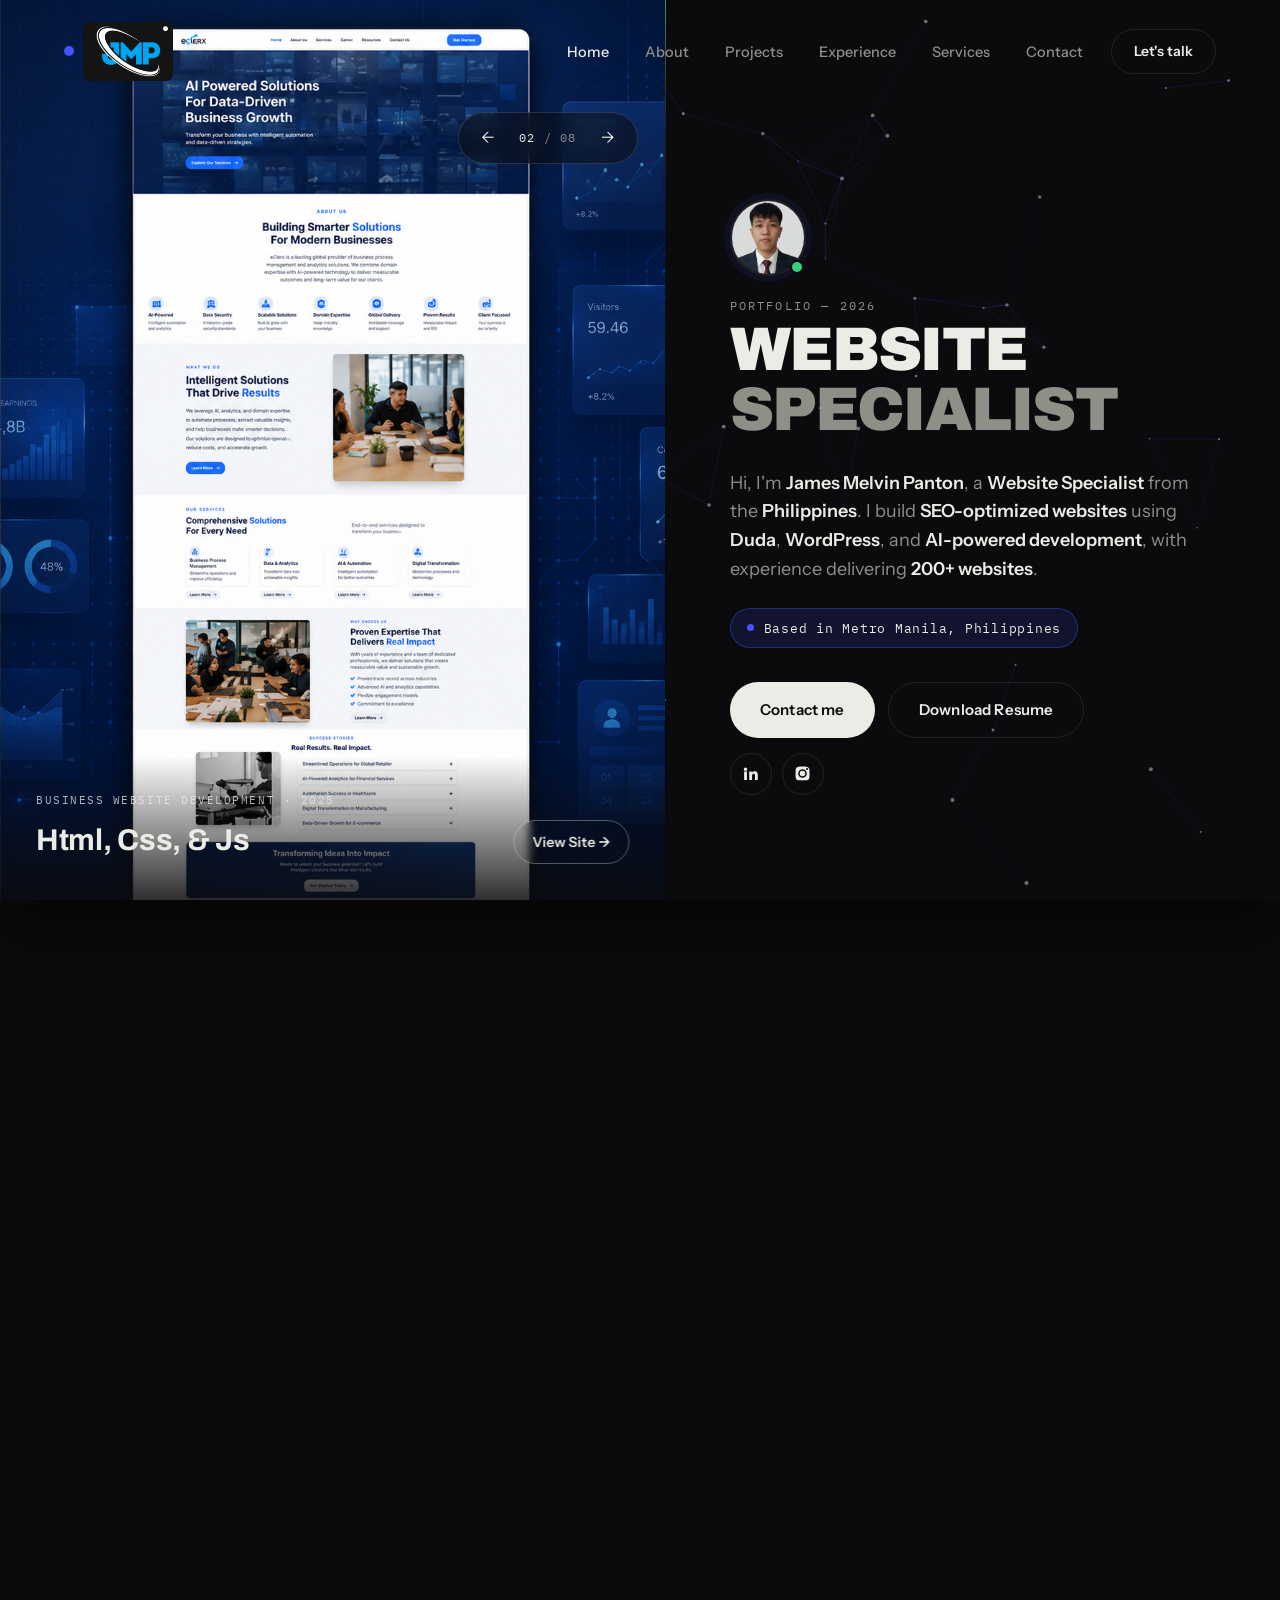
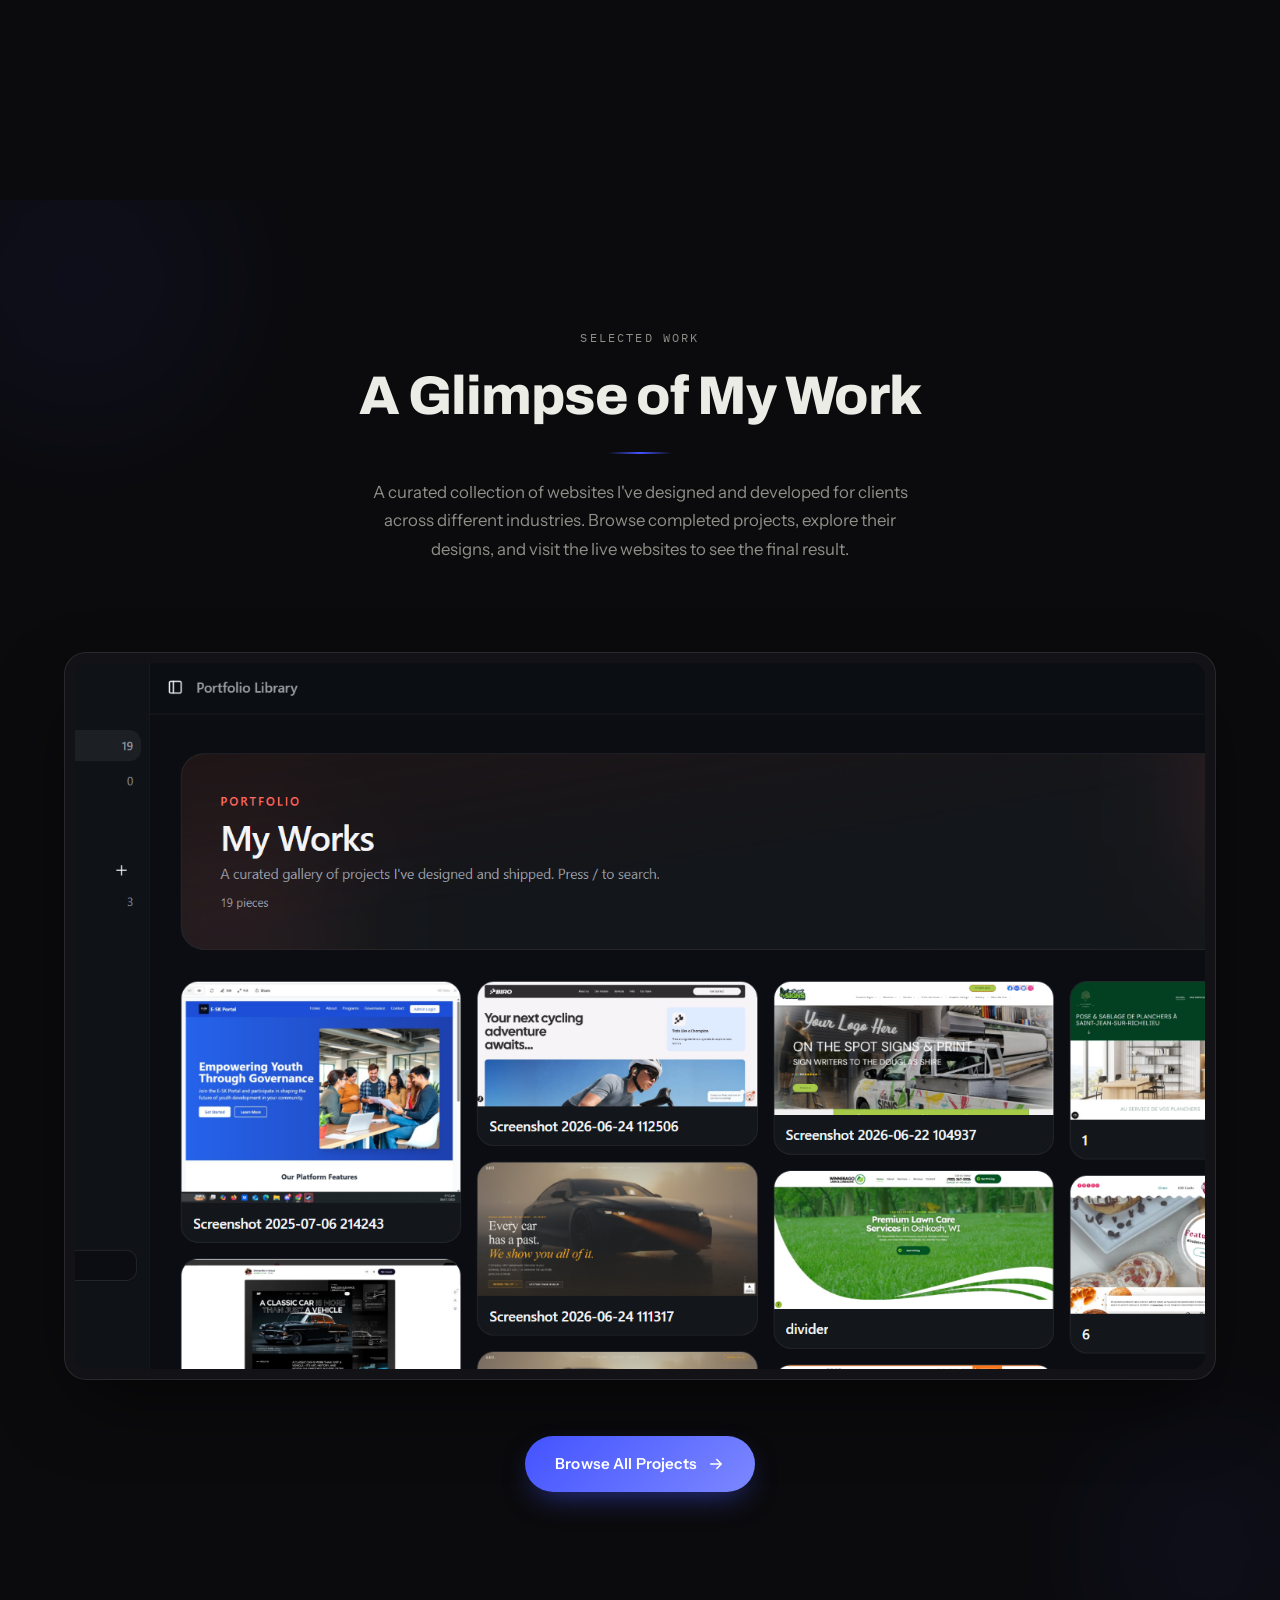
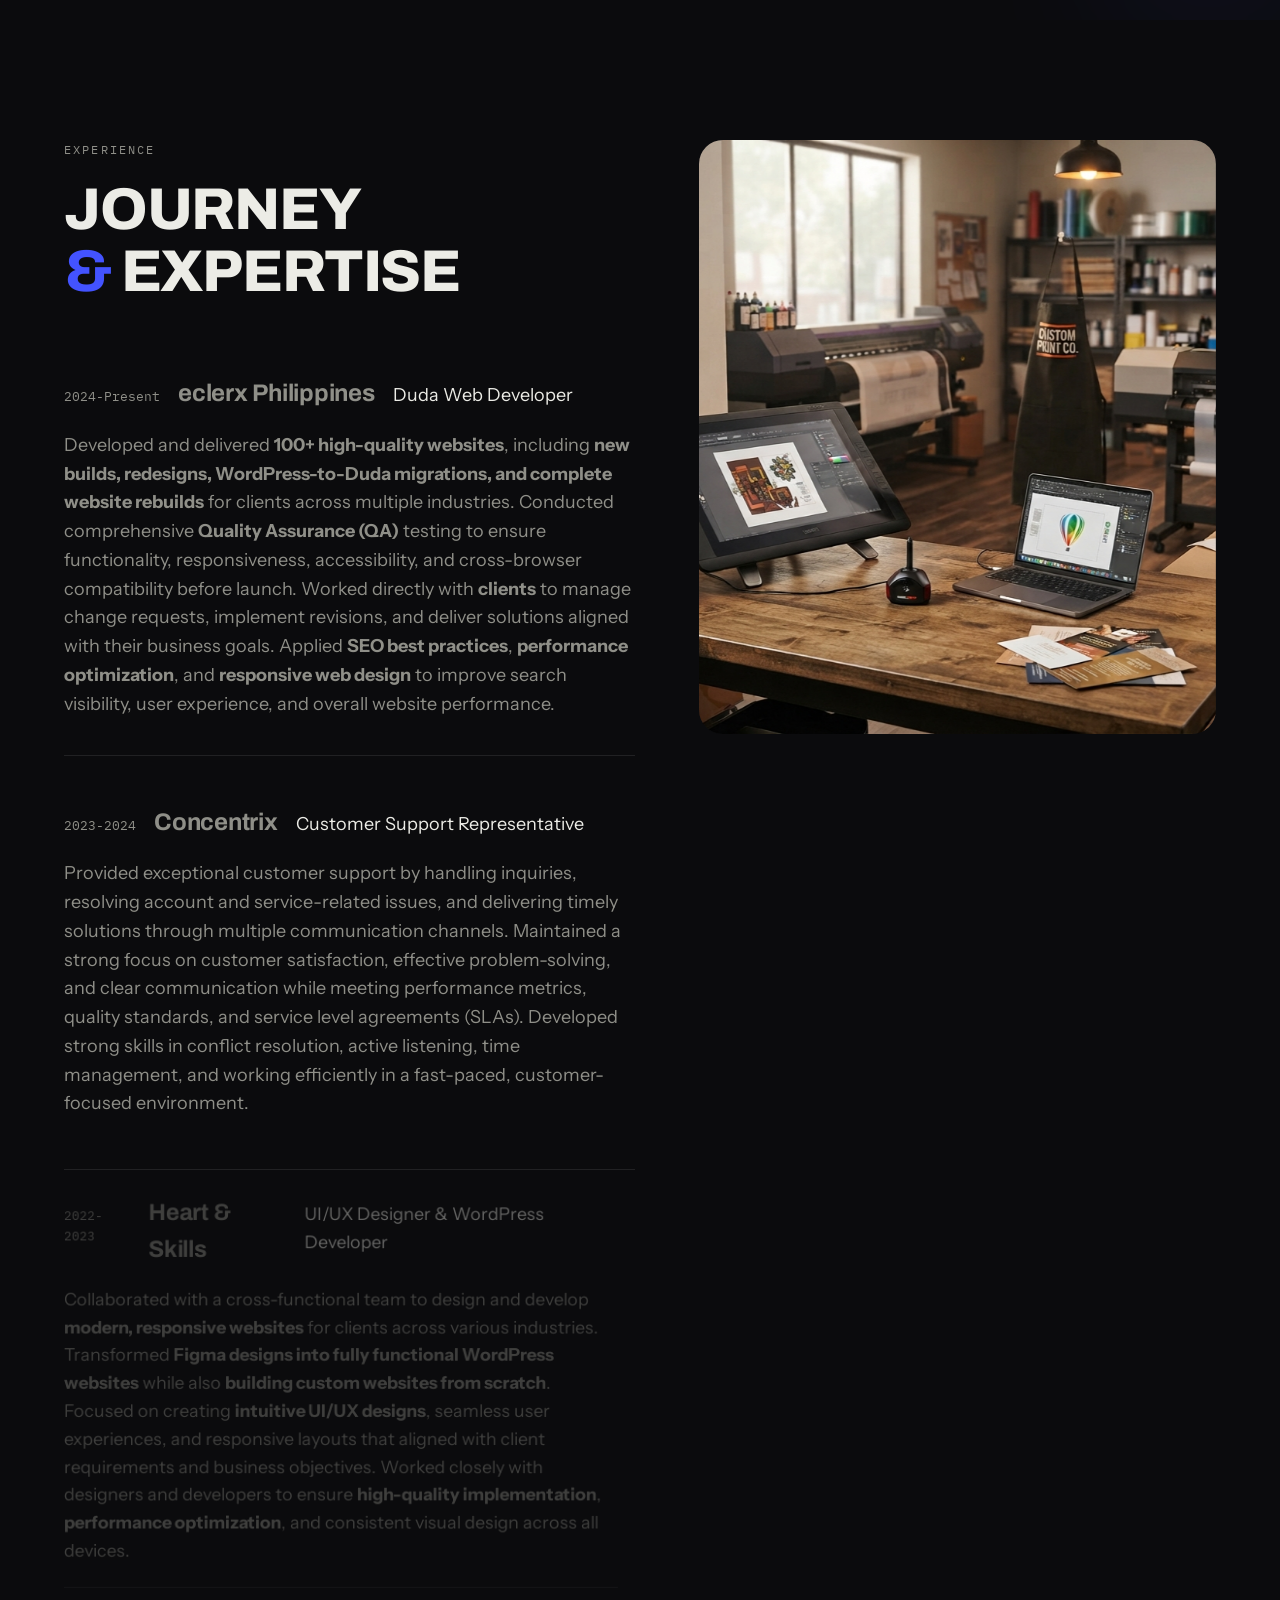
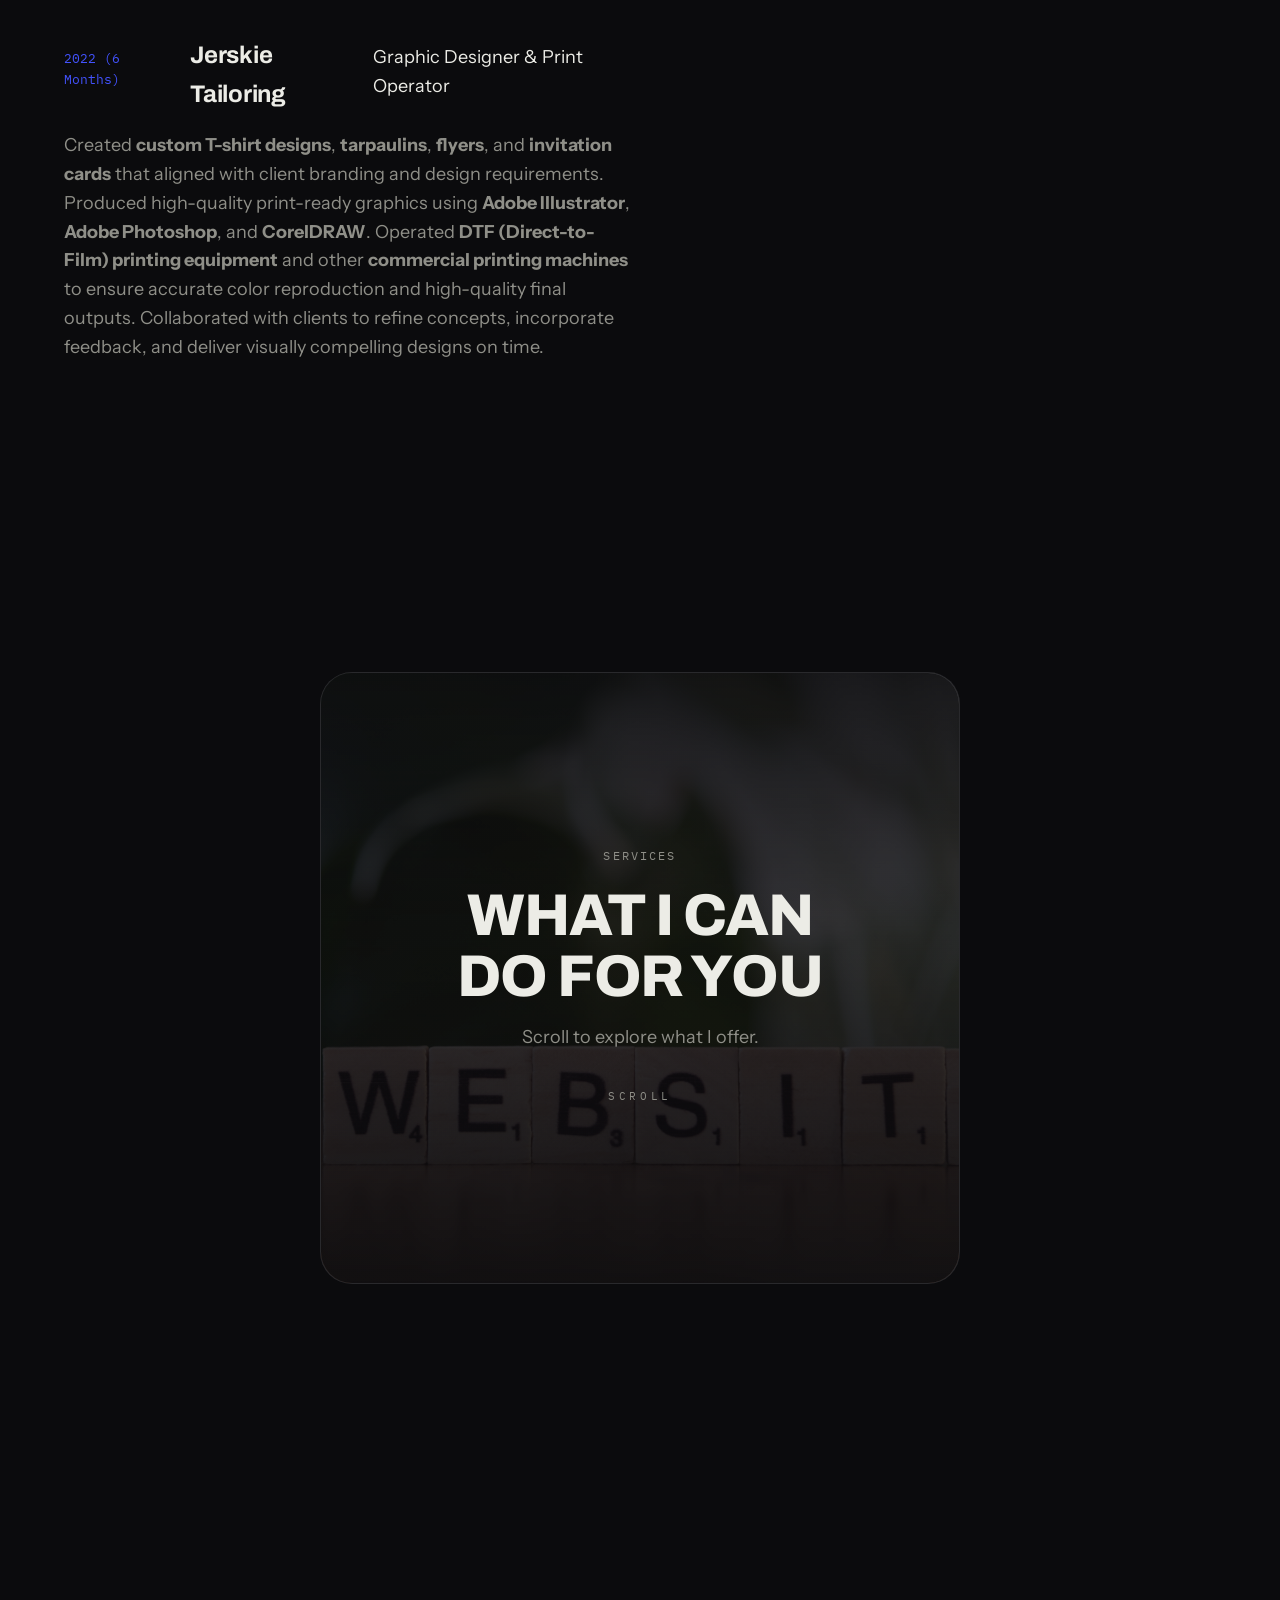
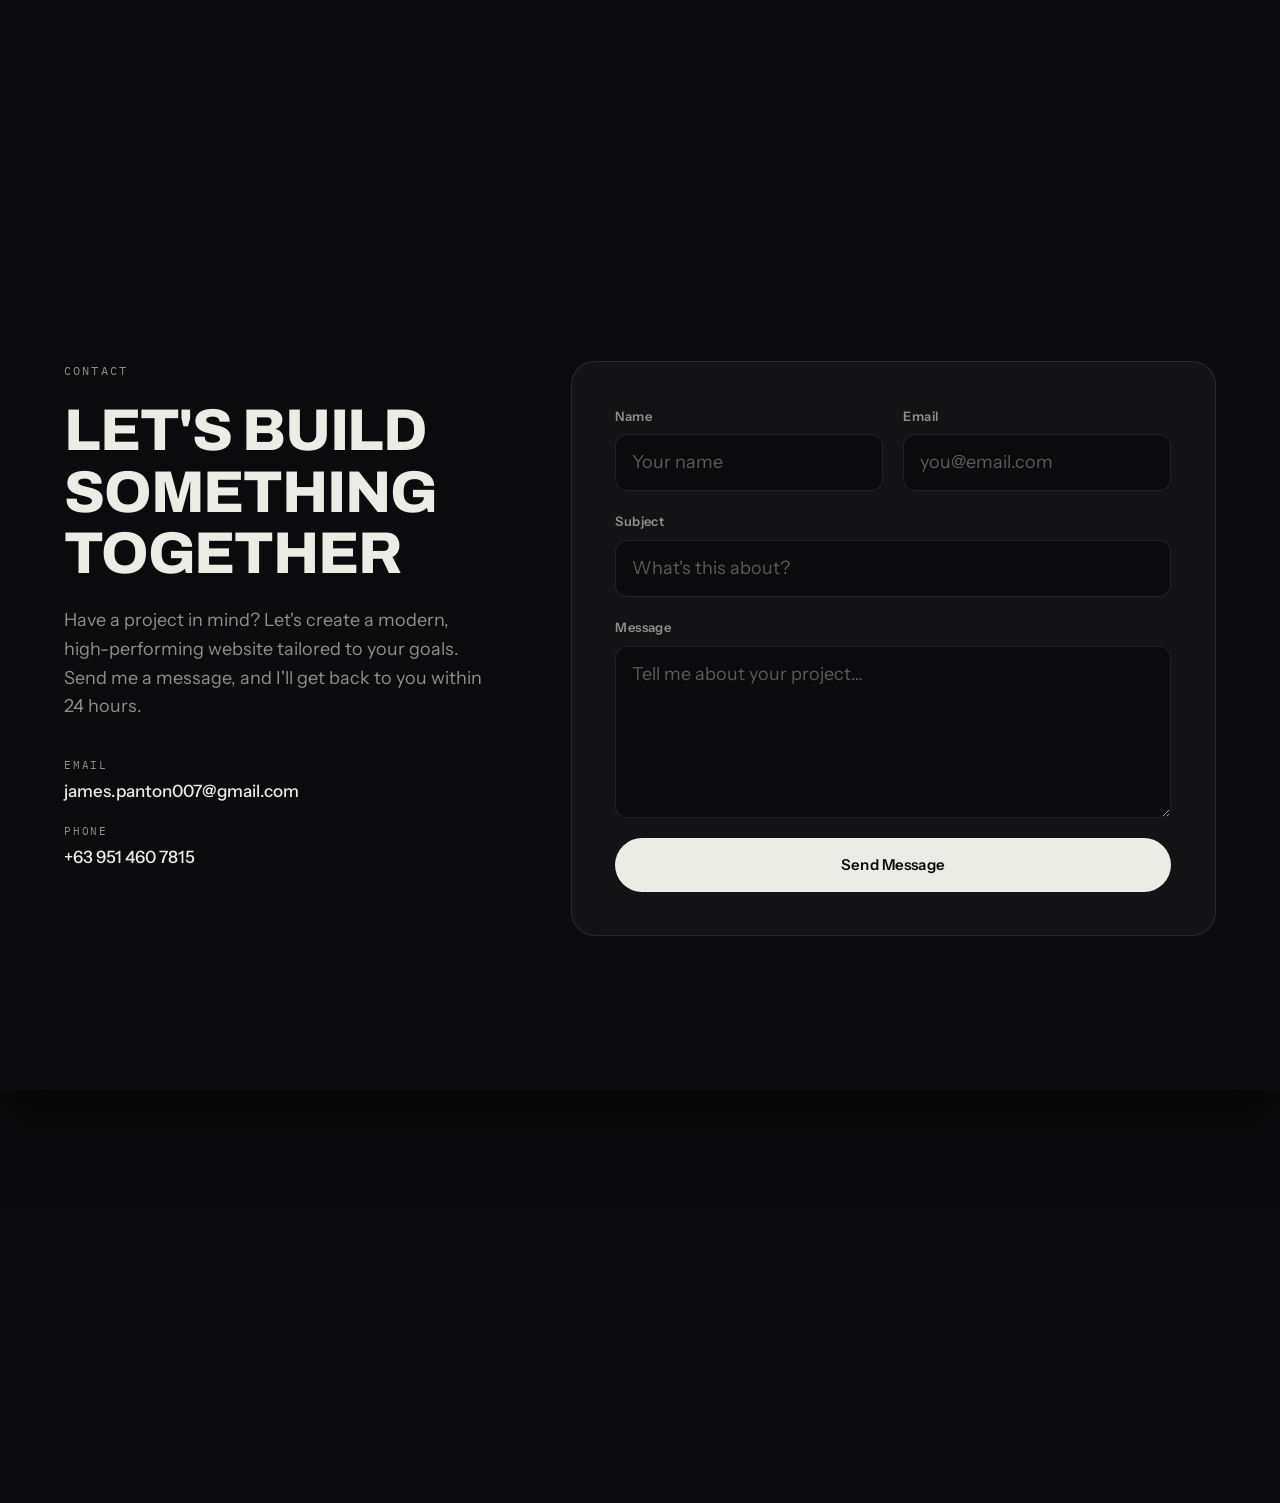
==== index.html @ d521423f "patch 5" ====
<!DOCTYPE html>
<html lang="en">
<head>
  <meta charset="UTF-8" />
  <meta name="viewport" content="width=device-width, initial-scale=1.0" />
  <title>JMP | Web Development & SEO</title>
  <meta name="description" content="Premium portfolio of Your Name — designer & developer." />
  <link rel="icon" type="image/png" sizes="32x32" href="assest/logo.png">
<link rel="icon" type="image/png" sizes="16x16" href="assest/logo.png">
<link rel="apple-touch-icon" sizes="180x180" href="assest/logo.png">
<link rel="shortcut icon" href="assest/logo.png">

  <link rel="preconnect" href="https://fonts.googleapis.com" />
  <link rel="preconnect" href="https://fonts.gstatic.com" crossorigin />
  <link href="https://fonts.googleapis.com/css2?family=Archivo:wght@500;600;700;800;900&family=Instrument+Sans:wght@400;500;600&family=IBM+Plex+Mono:wght@400;500&display=swap" rel="stylesheet" />

  <link rel="stylesheet" href="css/style.css" />
  <link rel="stylesheet" href="css/project-gallery.css" />
</head>
<body>

  <!-- ============ 1. NAVIGATION ============ -->
  <header class="site-nav" id="siteNav">
    <a href="#home" class="nav-logo" aria-label="Home">
      <span class="nav-logo__dot" aria-hidden="true"></span>
      <span class="nav-logo__text logo-image"><img src="assest/withbgaaa.png" alt=""></span>
    </a>

    <nav class="nav-scroller" aria-label="Primary">
      <ul class="nav-links" id="navLinks">
        <li><a href="#home" class="nav-link is-active">Home</a></li>
        <li><a href="#about" class="nav-link">About</a></li>
         <li><a href="#project-gallery" class="nav-link is-active">Projects</a></li>
        <li><a href="#experience" class="nav-link">Experience</a></li>
        <li><a href="#services" class="nav-link">Services</a></li>
        <li><a href="#contact" class="nav-link">Contact</a></li>
      </ul>
    </nav>

    <a href="#contact" class="nav-cta">Let's talk</a>

    <!-- Hamburger (tablet & mobile only) -->
    <button
      class="nav-burger"
      id="navBurger"
      type="button"
      aria-label="Open menu"
      aria-expanded="false"
      aria-controls="mobileNav"
      aria-haspopup="true"
    >
      <span class="nav-burger__box" aria-hidden="true">
        <span class="nav-burger__line"></span>
        <span class="nav-burger__line"></span>
        <span class="nav-burger__line"></span>
      </span>
    </button>
  </header>

  <!-- ============ 1b. MOBILE NAVIGATION (≤1024px) ============ -->
  <div class="mnav-backdrop" id="mnavBackdrop" aria-hidden="true"></div>

  <aside class="mnav" id="mobileNav" aria-hidden="true">
    <p class="mnav__eyebrow">Menu</p>

    <nav aria-label="Mobile primary">
      <ul class="mnav__links">
        <li class="mnav__item"><a href="#home" class="mnav__link is-active"><span class="mnav__idx" aria-hidden="true">01</span>Home</a></li>
        <li class="mnav__item"><a href="#about" class="mnav__link"><span class="mnav__idx" aria-hidden="true">02</span>About</a></li>
        <li class="mnav__item"><a href="#project-gallery" class="mnav__link"><span class="mnav__idx" aria-hidden="true">03</span>Projects</a></li>

        <li class="mnav__item"><a href="#experience" class="mnav__link"><span class="mnav__idx" aria-hidden="true">04</span>Experience</a></li>
        <li class="mnav__item"><a href="#services" class="mnav__link"><span class="mnav__idx" aria-hidden="true">05</span>Services</a></li>
       
       <li class="mnav__item"><a href="#contact" class="mnav__link"><span class="mnav__idx" aria-hidden="true">06</span>Contact</a></li>
      </ul>
    </nav>

    <div class="mnav__foot">
      <a href="#contact" class="mnav__cta">Let's talk</a>
      <a href="mailto:james.panton007@gmail.com class="mnav__mail">james.panton007@gmail.com</a>
    </div>
  </aside>

  <div class="site-main" id="siteMain">

    <!-- ============ 2. HERO ============ -->
    <section class="hero" id="home">
      <!-- Ambient particle field (decorative, purely visual) -->
      <canvas class="hero__particles" id="heroParticles" aria-hidden="true"></canvas>

      <!-- Left: project carousel -->
      <div class="hero__carousel carousel" id="carousel">
        <div class="carousel__track" id="carouselTrack">

          <article class="carousel__slide">
            <img src="assest/porject6.png" alt="Project One preview" loading="eager" />
            <div class="carousel__meta">
              <div>
              <p class="carousel__tag">Business Website Development · 2026</p>
                <h3 class="carousel__title">Duda Builder</h3>
              </div>
<a href="https://www.innerpeacecounsellingservices.com.au/"
   target="_blank"
   rel="noopener noreferrer"
   class="carousel__link">
    View Site <span aria-hidden="true">→</span>
</a>     


</div>
          </article>

          <article class="carousel__slide">
            <img src="assest/prject2.png" alt="Project Two preview" loading="lazy" />
            <div class="carousel__meta">
              <div>
                <p class="carousel__tag">Business Website Development · 2025</p>
                <h3 class="carousel__title">Html, Css, &amp; Js</h3>
              </div>
              <a href="https://www.acxend.com/"
   target="_blank"
   rel="noopener noreferrer"
   class="carousel__link">
    View Site <span aria-hidden="true">→</span>
</a>    
            </div>
          </article>

          <article class="carousel__slide">
            <img src="assest/project3.png" alt="Project Three preview" loading="lazy" />
            <div class="carousel__meta">
              <div>
                <p class="carousel__tag">Web Development · 2025</p>
                <h3 class="carousel__title">Duda Builder</h3>
              </div>
<a href="https://www.thatprintedvinylplace.com.au/"
   target="_blank"
   rel="noopener noreferrer"
   class="carousel__link">
    View Site <span aria-hidden="true">→</span>
</a>              </div>
          </article>

          <article class="carousel__slide">
            <img src="assest/project 4.png" alt="Project Four preview" loading="lazy" />
            <div class="carousel__meta">
              <div>
                <p class="carousel__tag">Web Development · 2024</p>
                <h3 class="carousel__title">Duda Builder</h3>
              </div>
              <a href="https://www.thatprintedvinylplace.com.au/"
   target="_blank"
   rel="noopener noreferrer"
   class="carousel__link">
    View Site <span aria-hidden="true">→</span>
</a>  
            </div>
          </article>


          <article class="carousel__slide">
            <img src="assest/project5.png" alt="Project Four preview" loading="lazy" />
            <div class="carousel__meta">
              <div>
                <p class="carousel__tag">Dynamic Website · 2026</p>
                <h3 class="carousel__title">Lovable Ai</h3>
              </div>
              <a href="https://pawsitivecaresite.lovable.app"
   target="_blank"
   rel="noopener noreferrer"
   class="carousel__link">
    View Site <span aria-hidden="true">→</span>
</a>  
            </div>
          </article>

          
          <article class="carousel__slide">
            <img src="assest/rayzr_showcase_square.png" alt="Project Four preview" loading="lazy" />
            <div class="carousel__meta">
              <div>
                <p class="carousel__tag">Web Development · 2026</p>
                <h3 class="carousel__title">Duda Builder</h3>
              </div>
              <a href=" https://www.rayzrhairartistry.com/"
   target="_blank"
   rel="noopener noreferrer"
   class="carousel__link">
    View Site <span aria-hidden="true">→</span>
</a>  
            </div>
          </article>

            <article class="carousel__slide">
            <img src="assest/project7.png" alt="Project Four preview" loading="lazy" />
            <div class="carousel__meta">
              <div>
                <p class="carousel__tag">Web Migration · 2026</p>
                <h3 class="carousel__title">WP to Duda Builder</h3>
              </div>
              <a href="https://www.https://www.cloisterinn.com/"
   target="_blank"
   rel="noopener noreferrer"
   class="carousel__link">
    View Site <span aria-hidden="true">→</span>
</a>  
            </div>
          </article>

           <article class="carousel__slide">
            <img src="assest/project-9.png" alt="Project Four preview" loading="lazy" />
            <div class="carousel__meta">
              <div>
                <p class="carousel__tag">Web Migration · 2026</p>
                <h3 class="carousel__title">WP to Duda Builder</h3>
              </div>
              <a href="https://www.downsyndromealabama.org/"
   target="_blank"
   rel="noopener noreferrer"
   class="carousel__link">
    View Site <span aria-hidden="true">→</span>
</a>  
            </div>
          </article>
          

        </div>

        <div class="carousel__controls">
          <button class="carousel__btn" id="carouselPrev" aria-label="Previous project">←</button>
          <span class="carousel__counter"><span id="carouselIndex">01</span> / <span id="carouselTotal">04</span></span>
          <button class="carousel__btn" id="carouselNext" aria-label="Next project">→</button>
        </div>
      </div>

      <!-- Right: introduction -->
      <div class="hero__intro">
        <div class="hero__avatar" data-reveal>
          <img src="assest/profile.jpg" alt="Portrait of Your Name" />
          <span class="hero__avatar-status" aria-hidden="true" title="Available for work"></span>
        </div>

        <p class="eyebrow-hero" data-reveal>Portfolio — 2026</p>

        <h1 class="hero__headline" data-reveal>
          <span>Website</span>
         
          <span>Specialist</span>
         
        </h1>

        <p class="hero__copy" data-reveal>


  Hi, I'm <strong>James Melvin Panton</strong>, a <strong>Website Specialist</strong> from the <strong>Philippines</strong>. I build <strong>SEO-optimized websites</strong> using <strong>Duda</strong>, <strong>WordPress</strong>, and <strong>AI-powered development</strong>, with experience delivering <strong>200+ websites</strong>.

   </p>

        <p class="hero__location" data-reveal>
          <span class="hero__location-dot" aria-hidden="true"></span>
          Based in Metro Manila, Philippines
        </p>

        <div class="hero__actions" data-reveal>
          <a href="#contact" class="btn btn--solid">Contact me</a>
          <a href="/assest/Panton James Melvin_Resume.pdf" class="btn btn--ghost" download>Download Resume</a>
        </div>

        <ul class="socials" data-reveal aria-label="Social media">
          <li><a href="https://www.linkedin.com/in/james-melvin-panton-6798a426b/"  target="_blank"
   rel="noopener noreferrer" aria-label="LinkedIn"><svg viewBox="0 0 24 24"><path d="M4.98 3.5a2.5 2.5 0 1 1 0 5 2.5 2.5 0 0 1 0-5ZM3 9h4v12H3V9Zm7 0h3.8v1.7h.1c.5-1 1.8-2 3.7-2 4 0 4.7 2.6 4.7 6V21h-4v-5.6c0-1.3 0-3-1.9-3s-2.2 1.4-2.2 2.9V21h-4V9Z"/></svg></a></li>
          <!-- <li><a href="#" aria-label="GitHub"><svg viewBox="0 0 24 24"><path d="M12 2a10 10 0 0 0-3.2 19.5c.5.1.7-.2.7-.5v-1.8c-2.8.6-3.4-1.2-3.4-1.2-.4-1.2-1.1-1.5-1.1-1.5-.9-.6.1-.6.1-.6 1 .1 1.6 1 1.6 1 .9 1.6 2.4 1.1 3 .9.1-.7.4-1.1.6-1.4-2.2-.3-4.6-1.1-4.6-5 0-1.1.4-2 1-2.7-.1-.2-.4-1.3.1-2.7 0 0 .8-.3 2.8 1a9.6 9.6 0 0 1 5 0c2-1.3 2.8-1 2.8-1 .5 1.4.2 2.5.1 2.7.6.7 1 1.6 1 2.7 0 3.9-2.4 4.7-4.6 5 .4.3.7.9.7 1.9V21c0 .3.2.6.7.5A10 10 0 0 0 12 2Z"/></svg></a></li> -->
          <li><a href="https://www.instagram.com/hi_zenko/"   target="_blank"
   rel="noopener noreferrer" aria-label="Instagram"><svg viewBox="0 0 24 24"><path d="M12 2.2c3.2 0 3.6 0 4.9.1 3.3.1 4.8 1.7 4.9 4.9.1 1.3.1 1.6.1 4.8s0 3.6-.1 4.8c-.1 3.2-1.7 4.8-4.9 4.9-1.3.1-1.6.1-4.9.1s-3.6 0-4.8-.1c-3.3-.1-4.8-1.7-4.9-4.9-.1-1.3-.1-1.6-.1-4.8s0-3.6.1-4.8C2.4 4 4 2.4 7.2 2.3c1.2-.1 1.6-.1 4.8-.1Zm0 3.7a6.1 6.1 0 1 0 0 12.2 6.1 6.1 0 0 0 0-12.2Zm0 2.2a3.9 3.9 0 1 1 0 7.8 3.9 3.9 0 0 1 0-7.8Zm6.4-3.9a1.4 1.4 0 1 0 0 2.9 1.4 1.4 0 0 0 0-2.9Z"/></svg></a></li>
          <!-- <li><a href="#" aria-label="X"><svg viewBox="0 0 24 24"><path d="M17.5 3h3.1l-6.8 7.8L21.8 21h-6.3l-4.9-6.4L5 21H1.9l7.3-8.3L2.2 3h6.4l4.4 5.9L17.5 3Zm-1.1 16.1h1.7L6.9 4.8H5.1l11.3 14.3Z"/></svg></a></li> -->
        </ul>
      </div>
    </section>

    <!-- ============ 3. ABOUT (curtain reveal beneath the hero) ============ -->
    <div class="about-curtain" id="aboutCurtain">
      <div class="about-anchor" id="about" aria-hidden="true"></div>
      <section class="about section">
      <div class="about__grid" id="aboutGrid">
        <div class="about__text">
          <p class="eyebrow" data-reveal>About me</p>
          <h2 class="section__title" data-reveal>Building<br />Better Websites</h2>
          <p class="about__copy" data-reveal>
            I'm <strong>James Melvin Panton</strong>, a <strong>Website Specialist</strong> based in the <strong>Philippines</strong> who helps businesses establish a strong online presence through modern, high-performing websites. I specialize in developing responsive websites with <strong>Duda</strong> and <strong>WordPress</strong>, ensuring every project is fast, user-friendly, and built to support business growth.
          </p>
          <p class="about__copy" data-reveal>
           By combining <strong>web development</strong>, <strong>SEO best practices</strong>, and <strong>AI-powered development workflows</strong>, I deliver efficient, scalable solutions without compromising quality. My goal is to create websites that not only look professional but also perform exceptionally and provide real value for every client.
          </p>
        </div>

        <div class="skills" data-reveal>
          <div class="skills__grid" id="skillsGrid">
            <div class="skill-card">
              <span class="skill-card__logo">
                <svg viewBox="0 0 24 24" role="img" aria-label="Duda placeholder icon"><rect x="3" y="4" width="18" height="16" rx="2.5"/><path d="M3 9h18M6.5 6.7h.01M9 6.7h.01"/><path d="M8 13.5h5.5a2.5 2.5 0 0 1 0 5H8v-5Z"/></svg>
              </span>
              <span class="skill-card__name">Duda</span>
            </div>
            <div class="skill-card">
              <span class="skill-card__logo">
                <img src="https://cdn.simpleicons.org/wordpress/16161A" alt="WordPress logo" loading="lazy"
                     onerror="this.closest('.skill-card__logo').classList.add('logo-fallback')" />
                <span class="skill-card__mark" aria-hidden="true">W</span>
              </span>
              <span class="skill-card__name">WordPress</span>
            </div>
            <div class="skill-card">
              <span class="skill-card__logo">
                <svg viewBox="0 0 24 24" role="img" aria-label="Lovable placeholder icon"><path d="M12 20.5s-7.5-4.6-9.3-9.2C1.5 8.2 3.6 5 6.9 5c2 0 3.7 1.1 5.1 3 1.4-1.9 3.1-3 5.1-3 3.3 0 5.4 3.2 4.2 6.3-1.8 4.6-9.3 9.2-9.3 9.2Z"/></svg>
              </span>
              <span class="skill-card__name">Lovable</span>
            </div>
            <div class="skill-card">
              <span class="skill-card__logo">
                <img src="https://cdn.simpleicons.org/claude/16161A" alt="Claude logo" loading="lazy"
                     onerror="this.closest('.skill-card__logo').classList.add('logo-fallback')" />
                <span class="skill-card__mark" aria-hidden="true">Cl</span>
              </span>
              <span class="skill-card__name">Claude</span>
            </div>
          </div>
        </div>
      </div>
      </section>
    </div><!-- /about-curtain -->


    <section  class="pg-gallery" id="project-gallery" aria-labelledby="pg-heading">
  <div class="pg-container">

    <!-- ===== Top area: eyebrow, heading, description, accent line ===== -->
    <header class="pg-header pg-reveal">
      <p class="eyebrow">Selected Work</p>
      <h2 class="pg-heading" id="pg-heading">A Glimpse of My Work</h2>
      <span class="pg-accent-line" aria-hidden="true"></span>
      <p class="pg-description">
        A curated collection of websites I've designed and developed for clients
        across different industries. Browse completed projects, explore their
        designs, and visit the live websites to see the final result.
      </p>
    </header>

    <!-- ===== Middle area: large preview image in glass frame ===== -->
    <div class="pg-preview pg-reveal" style="--pg-delay: 120ms;">
      <div class="pg-preview-frame">
        <img
          class="pg-preview-img"
          src="assest/updatedlibrary.png"
          alt="Dashboard-style preview of multiple client project thumbnails"
          width="1400"
          height="900"
          loading="lazy"
        />
        <span class="pg-preview-glow" aria-hidden="true"></span>
      </div>
    </div>

    <!-- ===== CTA ===== -->
    <div class="pg-cta-wrap pg-reveal" style="--pg-delay: 220ms;">
   <a href="https://design-cache-zenko.lovable.app/"
   target="_blank"
   rel="noopener noreferrer"
   class="pg-cta">
  <span class="pg-cta-label">Browse All Projects</span>
  <span class="pg-cta-icon" aria-hidden="true">
    <svg viewBox="0 0 24 24" width="18" height="18" fill="none" xmlns="http://www.w3.org/2000/svg">
      <path d="M5 12h14M13 6l6 6-6 6"
        stroke="currentColor"
        stroke-width="2"
        stroke-linecap="round"
        stroke-linejoin="round"/>
    </svg>
  </span>
</a>
    </div>

  </div>

  <!-- Ambient floating accents, purely decorative -->
  <div class="pg-float pg-float--a" aria-hidden="true"></div>
  <div class="pg-float pg-float--b" aria-hidden="true"></div>
</section>

    <!-- ============ 4. EXPERIENCE ============ -->
    <!-- Structure: .exp__inner is a 2-col grid. .exp__media is sticky and
         pins itself for as long as .exp__list has cards left to scroll past.
         Each .exp__item also carries its own .exp__item-img, which is
         hidden on desktop/tablet and only shown on mobile (see CSS), so the
         mobile layout can show "image above each card" without any JS. -->
    <section class="exp" id="experience">
      <div class="exp__inner">
        <div class="exp__text">
          <p class="eyebrow">Experience</p>
          <h2 class="section__title">Journey<br /><em>&amp;</em> Expertise</h2>
          

          <div class="exp__list" id="expList" role="list">
            <div class="exp__item is-active" data-index="0" role="listitem">
              <img class="exp__item-img" src="assest/eclerx.png" alt="Research phase" loading="lazy" />
              <button class="exp__head" type="button" aria-current="true">
                <span class="exp__num">2024-Present</span>
                <span class="exp__name">eclerx Philippines</span>
               <span>Duda Web Developer</span>
              </button>
              <div class="exp__body">
                <p>
Developed and delivered <strong>100+ high-quality websites</strong>, including <strong>new builds, redesigns, WordPress-to-Duda migrations, and complete website rebuilds</strong> for clients across multiple industries. Conducted comprehensive <strong>Quality Assurance (QA)</strong> testing to ensure functionality, responsiveness, accessibility, and cross-browser compatibility before launch. Worked directly with <strong>clients</strong> to manage change requests, implement revisions, and deliver solutions aligned with their business goals. Applied <strong>SEO best practices</strong>, <strong>performance optimization</strong>, and <strong>responsive web design</strong> to improve search visibility, user experience, and overall website performance.                </p>
              </div>
            </div>

            <div class="exp__item" data-index="1" role="listitem">
              <img class="exp__item-img" src="assest/concentrix.png" alt="Design phase" loading="lazy" />
              <button class="exp__head" type="button" aria-current="false">
                <span class="exp__num">2023-2024</span>
                <span class="exp__name">Concentrix</span>
                <span>Customer Support Representative</span>
              </button>
              <div class="exp__body">
                <p>Provided exceptional customer support by handling inquiries, resolving account and service-related issues, and delivering timely solutions through multiple communication channels. Maintained a strong focus on customer satisfaction, effective problem-solving, and clear communication while meeting performance metrics, quality standards, and service level agreements (SLAs). Developed strong skills in conflict resolution, active listening, time management, and working efficiently in a fast-paced, customer-focused environment.</p>
              </div>
            </div>

            <div class="exp__item" data-index="2" role="listitem">
              <img class="exp__item-img" src="assest/skillsss.png" alt="Development phase" loading="lazy" />
              <button class="exp__head" type="button" aria-current="false">
                <span class="exp__num">2022-2023</span>
                <span class="exp__name">Heart &amp; Skills</span>
                <span>UI/UX Designer & WordPress Developer</span>
              </button>
              <div class="exp__body">
                <p>Collaborated with a cross-functional team to design and develop <strong>modern, responsive websites</strong> for clients across various industries. Transformed <strong>Figma designs into fully functional WordPress websites</strong> while also <strong>building custom websites from scratch</strong>. Focused on creating <strong>intuitive UI/UX designs</strong>, seamless user experiences, and responsive layouts that aligned with client requirements and business objectives. Worked closely with designers and developers to ensure <strong>high-quality implementation</strong>, <strong>performance optimization</strong>, and consistent visual design across all devices.</p>
              </div>
            </div>

            <div class="exp__item" data-index="3" role="listitem">
              <img class="exp__item-img" src="assest/jerskie.png" alt="Launch phase" loading="lazy" />
              <button class="exp__head" type="button" aria-current="false">
                <span class="exp__num">2022 (6 Months)</span>
                <span class="exp__name">Jerskie Tailoring</span>
                <span>Graphic Designer & Print Operator</span>
              </button>
              <div class="exp__body">
                <p>Created <strong>custom T-shirt designs</strong>, <strong>tarpaulins</strong>, <strong>flyers</strong>, and <strong>invitation cards</strong> that aligned with client branding and design requirements. Produced high-quality print-ready graphics using <strong>Adobe Illustrator</strong>, <strong>Adobe Photoshop</strong>, and <strong>CorelDRAW</strong>. Operated <strong>DTF (Direct-to-Film) printing equipment</strong> and other <strong>commercial printing machines</strong> to ensure accurate color reproduction and high-quality final outputs. Collaborated with clients to refine concepts, incorporate feedback, and deliver visually compelling designs on time.</p>
              </div>
            </div>
          </div>
        </div>

        <div class="exp__media" aria-hidden="true">
          <img src="assest/eclerx.png" alt="" class="exp__img is-active" data-index="0" />
          <img src="assest/concentrix.png" alt="" class="exp__img is-below" data-index="1" />
          <img src="assest/skillsss.png" alt="" class="exp__img is-below" data-index="2" />
          <img src="assest/jerskie.png" alt="" class="exp__img is-below" data-index="3" />
        </div>
      </div>
    </section>

    <!-- ============ 5. SERVICES ============ -->
    <section class="services" id="services">
      <div class="services__sticky">
        <div class="services__shell" id="servicesShell">

          <!-- Background: developer building a website (dimmed for contrast) -->
          <div class="services__bg" aria-hidden="true">
            <img src="assest/image1.jpg" alt="" loading="lazy" />
          </div>

          <div class="services__intro">
            <p class="eyebrow eyebrow--center">Services</p>
            <h2 class="section__title section__title--center">What I can<br />do for you</h2>
            <p class="services__hint">Scroll to explore what I offer.</p>
            <span class="services__scroll-label">Scroll</span>
          </div>

          <div class="services__grid" id="servicesGrid">
            <article class="service-card">
              <span class="service-card__icon" aria-hidden="true">
                <svg viewBox="0 0 24 24"><rect x="3" y="4" width="18" height="14" rx="2"/><path d="M3 9h18M8 21h8"/></svg>
              </span>
              <h3>Web Design</h3>
              <p>Grow your business with a modern, high-performing website built using <strong>Duda</strong>, <strong>WordPress</strong>, or AI-powered development with <strong>Lovable</strong> and <strong>Claude</strong>. Every website is <strong>responsive</strong>, <strong>SEO-friendly</strong>, and designed to <strong>convert visitors into customers</strong> while reflecting your brand.</p>
            </article>

            <article class="service-card">
              <span class="service-card__icon" aria-hidden="true">
                <svg viewBox="0 0 24 24"><path d="m8 6-5 6 5 6M16 6l5 6-5 6M13 4l-2 16"/></svg>
              </span>
              <h3>Development</h3>
              <p>Bring your ideas to life with custom web development built for speed, scalability, and performance. From business websites to AI-powered web applications, I create <strong>responsive</strong>, <strong>secure</strong>, and <strong>high-performing</strong> solutions using modern technologies that help your business grow.</p>
            </article>

            <article class="service-card">
              <span class="service-card__icon" aria-hidden="true">
                <svg viewBox="0 0 24 24"><circle cx="12" cy="12" r="8"/><circle cx="12" cy="12" r="3"/></svg>
              </span>
              <h3>Website Migration & Upgrades</h3>
              <p>Upgrade or migrate your website with confidence. I ensure a <strong>smooth transition</strong> between platforms, preserve your <strong>content and SEO</strong>, and enhance <strong>performance</strong>, <strong>security</strong>, and the overall user experience with minimal downtime.</p>
            </article>

            <article class="service-card">
              <span class="service-card__icon" aria-hidden="true">
                <svg viewBox="0 0 24 24"><path d="M4 19V5M4 19h16M8 15v-4M12 15V8M16 15v-6"/></svg>
              </span>
              <h3>SEO &amp; Strategy</h3>
              <p>Build a stronger online presence with <strong>SEO-driven strategies</strong> that improve <strong>search visibility</strong>, <strong>website performance</strong>, and <strong>user engagement</strong>, helping your business attract the right audience and achieve long-term growth.</p>
            </article>
          </div>

        </div>
      </div>
    </section>

    <!-- ============ 6. CONTACT ============ -->
    <section class="contact section" id="contact">
      <div class="contact__grid">
        <div class="contact__text">
          <p class="eyebrow" data-reveal>Contact</p>
          <h2 class="section__title" data-reveal>Let's build<br />something together</h2>
          <p class="contact__copy" data-reveal>
           Have a project in mind? Let's create a modern, high-performing website tailored to your goals. Send me a message, and I'll get back to you within 24 hours.
          </p>
          <ul class="contact__details" data-reveal>
            <li><span>Email</span><a href="mailto:james.panton007@gmail.com">james.panton007@gmail.com</a></li>
            <li><span>Phone</span><a href="tel:+639514607815">+63 951 460 7815</a></li>
          </ul>
        </div>

      <form
  class="contact__form"
  id="contactForm"
  action="https://api.web3forms.com/submit"
  method="POST"
  novalidate
  data-reveal
>
  <!-- Web3Forms Access Key -->
  <input type="hidden" name="access_key" value="d68f942b-a51c-4aac-a7b4-9a72dcb63296" />

  <!-- Spam Protection -->
  <input
    type="checkbox"
    name="botcheck"
    class="hidden-field"
    tabindex="-1"
    autocomplete="off"
    style="display:none;"
  />

  <!-- Optional -->
  <input type="hidden" name="from_name" value="James Panton Portfolio" />

  <div class="form-row">
    <div class="form-field">
      <label for="fName">Name</label>
      <input
        type="text"
        id="fName"
        name="name"
        placeholder="Your name"
        required
      />
      <p class="form-error">Please enter your name.</p>
    </div>

    <div class="form-field">
      <label for="fEmail">Email</label>
      <input
        type="email"
        id="fEmail"
        name="email"
        placeholder="you@email.com"
        required
      />
      <p class="form-error">Please enter a valid email.</p>
    </div>
  </div>

  <div class="form-field">
    <label for="fSubject">Subject</label>
    <input
      type="text"
      id="fSubject"
      name="subject"
      placeholder="What's this about?"
      required
    />
    <p class="form-error">Please add a subject.</p>
  </div>

  <div class="form-field">
    <label for="fMessage">Message</label>
    <textarea
      id="fMessage"
      name="message"
      rows="5"
      placeholder="Tell me about your project…"
      required
    ></textarea>
    <p class="form-error">Please write a message.</p>
  </div>

  <button
    type="submit"
    class="btn btn--solid btn--full"
    id="formSubmit"
  >
    Send Message
  </button>

  <p
    class="form-status form-status--success"
    id="formSuccess"
    role="status"
  >
    ✓ Message sent. I'll get back to you shortly.
  </p>

  <p
    class="form-status form-status--error"
    id="formError"
    role="alert"
  >
    Something went wrong. Please try again or email me directly.
  </p>
</form>
      </div>
    </section>

  </div><!-- /site-main -->

  <!-- ============ 7. FOOTER (fixed reveal) ============ -->
  <footer class="footer" id="siteFooter">
    <div class="footer__inner" id="footerInner">
      <div class="footer__top">
        <a href="#home" class="nav-logo footer__logo" aria-label="Home">
          <span class="nav-logo__dot" aria-hidden="true"></span>
          <span class="nav-logo__text logo-image-footer"><img src="assest/logo.png" alt=""></span>
        </a>

        <ul class="footer__nav" aria-label="Footer">
          <li><a href="#home">Home</a></li>
          <li><a href="#about">About</a></li>
            <li><a href="#project-gallery">Projects</a></li>
          <li><a href="#experience">Experience</a></li>
          <li><a href="#services">Services</a></li>
          <li><a href="#contact">Contact</a></li>
        </ul>
      </div>

      <div class="footer__mid">
        <div class="footer__col">
          <span class="footer__label">Email</span>
         <a href="mailto:james.panton007@gmail.com">james.panton007@gmail.com</a>
        </div>
        <div class="footer__col">
          <span class="footer__label">Phone</span>
         <a href="tel:+639514607815">+63 951 460 7815</a>
        </div>
        <div class="footer__col">
          <span class="footer__label">Address</span>
          <a href="https://maps.app.goo.gl/E2ghouRgENiJRrq76" target="_blank" rel="noopener noreferrer">
    Valenzuela, Metro Manila
</a>
        </div>
        <ul class="socials socials--footer" aria-label="Social media">
        <li><a href="https://www.linkedin.com/in/james-melvin-panton-6798a426b/"  target="_blank"
   rel="noopener noreferrer" aria-label="LinkedIn"><svg viewBox="0 0 24 24"><path d="M4.98 3.5a2.5 2.5 0 1 1 0 5 2.5 2.5 0 0 1 0-5ZM3 9h4v12H3V9Zm7 0h3.8v1.7h.1c.5-1 1.8-2 3.7-2 4 0 4.7 2.6 4.7 6V21h-4v-5.6c0-1.3 0-3-1.9-3s-2.2 1.4-2.2 2.9V21h-4V9Z"/></svg></a></li>
          <!-- <li><a href="#" aria-label="GitHub"><svg viewBox="0 0 24 24"><path d="M12 2a10 10 0 0 0-3.2 19.5c.5.1.7-.2.7-.5v-1.8c-2.8.6-3.4-1.2-3.4-1.2-.4-1.2-1.1-1.5-1.1-1.5-.9-.6.1-.6.1-.6 1 .1 1.6 1 1.6 1 .9 1.6 2.4 1.1 3 .9.1-.7.4-1.1.6-1.4-2.2-.3-4.6-1.1-4.6-5 0-1.1.4-2 1-2.7-.1-.2-.4-1.3.1-2.7 0 0 .8-.3 2.8 1a9.6 9.6 0 0 1 5 0c2-1.3 2.8-1 2.8-1 .5 1.4.2 2.5.1 2.7.6.7 1 1.6 1 2.7 0 3.9-2.4 4.7-4.6 5 .4.3.7.9.7 1.9V21c0 .3.2.6.7.5A10 10 0 0 0 12 2Z"/></svg></a></li> -->
          <li><a href="https://www.instagram.com/hi_zenko/"   target="_blank"
   rel="noopener noreferrer" aria-label="Instagram"><svg viewBox="0 0 24 24"><path d="M12 2.2c3.2 0 3.6 0 4.9.1 3.3.1 4.8 1.7 4.9 4.9.1 1.3.1 1.6.1 4.8s0 3.6-.1 4.8c-.1 3.2-1.7 4.8-4.9 4.9-1.3.1-1.6.1-4.9.1s-3.6 0-4.8-.1c-3.3-.1-4.8-1.7-4.9-4.9-.1-1.3-.1-1.6-.1-4.8s0-3.6.1-4.8C2.4 4 4 2.4 7.2 2.3c1.2-.1 1.6-.1 4.8-.1Zm0 3.7a6.1 6.1 0 1 0 0 12.2 6.1 6.1 0 0 0 0-12.2Zm0 2.2a3.9 3.9 0 1 1 0 7.8 3.9 3.9 0 0 1 0-7.8Zm6.4-3.9a1.4 1.4 0 1 0 0 2.9 1.4 1.4 0 0 0 0-2.9Z"/></svg></a></li>
        </ul>
      </div>

      <div class="footer__bottom">
        <p>© 2026 James Panton. All rights reserved.</p>
        <p class="footer__credit">Designed &amp; built with care.</p>
      </div>
    </div>
  </footer>

  <script src="js/script.js"></script>
  <script src="js/project-gallery.js"></script>

</body>
</html>
---- css/style.css ----
:root {
  --bg: #0b0b0d;
  --surface: #131316;
  --surface-2: #1a1a1e;
  --line: rgba(236, 236, 230, 0.1);
  --text: #ecece6;
  --muted: #8f8f88;
  --accent: #4353ff;
  --accent-soft: rgba(67, 83, 255, 0.14);

  --font-display: "Archivo", sans-serif;
  --font-body: "Instrument Sans", sans-serif;
  --font-mono: "IBM Plex Mono", monospace;

  --nav-h: 76px;
  --radius: 16px;
  --gutter: clamp(20px, 5vw, 72px);

  --ease: cubic-bezier(0.22, 1, 0.36, 1);
}

*,
*::before,
*::after {
  box-sizing: border-box;
  margin: 0;
  padding: 0;
}

html {
  scroll-behavior: smooth;
  scroll-padding-top: var(--nav-h);
}

body {
  background: var(--bg);
  color: var(--text);
  font-family: var(--font-body);
  font-size: 18px;
  line-height: 1.6;
  -webkit-font-smoothing: antialiased;
  overflow-x: hidden;
}
.logo-image{
  height: auto;
  width:90px;
}
.logo-image-footer{
  height: auto;
  width:120px;
}

img {
  display: block;
  max-width: 100%;
}

a {
  color: inherit;
  text-decoration: none;
}

ul {
  list-style: none;
}

button {
  font: inherit;
  color: inherit;
  background: none;
  border: 0;
  cursor: pointer;
}

::selection {
  background: var(--accent);
  color: #fff;
}

/* ---------- Shared primitives ---------- */
.section {
  padding: clamp(96px, 12vw, 160px) var(--gutter);
}

.eyebrow {
  font-family: var(--font-mono);
  font-size: 12px;
  letter-spacing: 0.18em;
  text-transform: uppercase;
  color: var(--muted);
  margin-bottom: 20px;
}


.eyebrow-hero {
  font-family: var(--font-mono);
  font-size: 12px;
  letter-spacing: 0.18em;
  text-transform: uppercase;
  color: var(--muted);
  margin-bottom: 5px;
}

.eyebrow--center {
  text-align: center;
}

.section__title {
  font-family: var(--font-display);
  font-weight: 800;
  font-size: clamp(34px, 4.6vw, 60px);
  line-height: 1.04;
  letter-spacing: -0.02em;
  text-transform: uppercase;
}

.section__title em {
  font-style: normal;
  color: var(--accent);
}

.section__title--center {
  text-align: center;
}

.btn {
  display: inline-flex;
  align-items: center;
  justify-content: center;
  gap: 10px;
  padding: 15px 30px;
  border-radius: 999px;
  font-weight: 600;
  font-size: 15px;
  letter-spacing: 0.01em;
  transition: transform 0.45s var(--ease), background 0.3s ease,
    color 0.3s ease, border-color 0.3s ease;
  will-change: transform;
}

.btn:hover {
  transform: translateY(-2px);
}

.btn--solid {
  background: var(--text);
  color: #0b0b0d;
}

.btn--solid:hover {
  background: var(--accent);
  color: #fff;
}

.btn--ghost {
  border: 1px solid var(--line);
  color: var(--text);
}

.btn--ghost:hover {
  border-color: var(--text);
}

.btn--full {
  width: 100%;
}

/* Reveal-on-scroll */
[data-reveal] {
  opacity: 0;
  transform: translateY(28px);
  transition: opacity 0.9s var(--ease), transform 0.9s var(--ease);
}

[data-reveal].in {
  opacity: 1;
  transform: none;
}

/* ==========================================================================
   1. NAVIGATION
   ========================================================================== */
.site-nav {
  position: fixed;
  inset: 0 0 auto 0;
  z-index: 100;
  height: var(--nav-h);
  display: flex;
  align-items: center;
  gap: 28px;
  padding: 0 var(--gutter);
  transition: background 0.4s ease, border-color 0.4s ease;
  border-bottom: 1px solid transparent;
}

.site-nav.scrolled {
  background: rgba(11, 11, 13, 0.78);
  backdrop-filter: blur(12px);
  -webkit-backdrop-filter: blur(12px);
  border-bottom-color: var(--line);
}

.nav-logo {
  display: inline-flex;
  align-items: center;
  gap: 9px;
  flex-shrink: 0;
}

.nav-logo__dot {
  width: 10px;
  height: 10px;
  border-radius: 50%;
  background: var(--accent);
}

.nav-logo__text {
  font-family: var(--font-display);
  font-weight: 800;
  font-size: 19px;
  letter-spacing: 0.02em;
}

.nav-scroller {
  flex: 1;
  display: flex;
  justify-content: flex-end;
  overflow: hidden;
}

.nav-links {
  display: flex;
  align-items: center;
  gap: 36px;
  will-change: transform;
}

.nav-link {
  position: relative;
  font-size: 14.5px;
  font-weight: 500;
  color: var(--muted);
  white-space: nowrap;
  padding: 6px 0;
  transition: color 0.3s ease;
}

.nav-link::after {
  content: "";
  position: absolute;
  left: 0;
  bottom: 0;
  width: 100%;
  height: 1.5px;
  background: var(--text);
  transform: scaleX(0);
  transform-origin: right;
  transition: transform 0.45s var(--ease);
}

.nav-link:hover,
.nav-link.is-active {
  color: var(--text);
}

.nav-link:hover::after,
.nav-link.is-active::after {
  transform: scaleX(1);
  transform-origin: left;
}

.nav-cta {
  flex-shrink: 0;
  font-size: 14px;
  font-weight: 600;
  padding: 10px 22px;
  border: 1px solid var(--line);
  border-radius: 999px;
  transition: background 0.3s ease, color 0.3s ease, border-color 0.3s ease;
}

.nav-cta:hover {
  background: var(--text);
  color: #0b0b0d;
  border-color: var(--text);
}

/* ==========================================================================
   2. HERO
   ========================================================================== */
.hero {
  position: relative;
  z-index: 2; /* curtain layer: slides up over the pinned About beneath */
  background: var(--bg);
  box-shadow: 0 30px 60px rgba(0, 0, 0, 0.5);
  height: 100svh;
  max-height: 100svh;
  display: grid;
  grid-template-columns: 52% 48%;
  align-items: stretch;
  overflow: hidden;
}

/* Ambient particle field — sits behind both hero columns, decorative only */
.hero__particles {
  position: absolute;
  inset: 0;
  width: 100%;
  height: 100%;
  z-index: 0;
  pointer-events: none; /* clicks/hover pass straight through to real content */
}

/* Carousel and intro both need to sit above the particle canvas */
.hero__carousel {
  position: relative;
  z-index: 1;
  height: 100%;
  min-height: 0;
  overflow: hidden;
  background: var(--surface);
}

.carousel__track {
  display: flex;
  height: 100%;
  transition: transform 0.85s var(--ease);
  will-change: transform;
  touch-action: pan-y;
}

.carousel__slide {
  position: relative;
  flex: 0 0 100%;
  height: 100%;
  overflow: hidden;
}

.carousel__slide img {
  width: 100%;
  height: 100%;
  object-fit: cover;
  transform: scale(1.06);
  transition: transform 1.4s var(--ease);
}

.carousel__slide.is-active img {
  transform: scale(1);
}

.carousel__meta {
  position: absolute;
  inset: auto 0 0 0;
  display: flex;
  align-items: flex-end;
  justify-content: space-between;
  gap: 20px;
  padding: clamp(20px, 3vw, 36px);
  background: linear-gradient(to top, rgba(11, 11, 13, 0.85), transparent);
}

.carousel__tag {
  font-family: var(--font-mono);
  font-size: 11px;
  letter-spacing: 0.14em;
  text-transform: uppercase;
  color: rgba(236, 236, 230, 0.75);
  margin-bottom: 6px;
}

.carousel__title {
  font-family: var(--font-display);
  font-weight: 700;
  font-size: clamp(20px, 2.4vw, 30px);
  letter-spacing: -0.01em;
}

.carousel__link {
  font-size: 14px;
  font-weight: 600;
  white-space: nowrap;
  padding: 10px 18px;
  border: 1px solid rgba(236, 236, 230, 0.35);
  border-radius: 999px;
  backdrop-filter: blur(4px);
  transition: background 0.3s ease, color 0.3s ease, border-color 0.3s ease;
}

.carousel__link:hover {
  background: var(--text);
  color: #0b0b0d;
  border-color: var(--text);
}

.carousel__controls {
  position: absolute;
  top: calc(var(--nav-h) + 8px);
  right: clamp(16px, 2.4vw, 28px);
  display: flex;
  align-items: center;
  gap: 14px;
  padding: 8px 12px;
  background: rgba(11, 11, 13, 0.5);
  border: 1px solid rgba(236, 236, 230, 0.14);
  border-radius: 999px;
  backdrop-filter: blur(8px);
}

.carousel__btn {
  width: 34px;
  height: 34px;
  display: grid;
  place-items: center;
  border-radius: 50%;
  font-size: 16px;
  transition: background 0.3s ease, color 0.3s ease;
}

.carousel__btn:hover {
  background: var(--text);
  color: #0b0b0d;
}

.carousel__counter {
  font-family: var(--font-mono);
  font-size: 12px;
  letter-spacing: 0.1em;
  color: var(--muted);
}

.carousel__counter #carouselIndex {
  color: var(--text);
}

/* --- Intro (right) --- */
.hero__intro {
  position: relative;
  z-index: 1;
  display: flex;
  flex-direction: column;
  justify-content: center;
  min-height: 0;
  overflow-y: auto;
  padding: calc(var(--nav-h) + 16px) var(--gutter) 40px;
}

/* Profile / display picture */
.hero__avatar {
  position: relative;
  width: clamp(64px, 6vw, 84px);
  height: clamp(64px, 6vw, 84px);
  margin-bottom: 20px;
}

.hero__avatar img {
  width: 100%;
  height: 100%;
  border-radius: 50%;
  object-fit: cover;
  border: 2px solid var(--line);
  box-shadow: 0 0 0 6px rgba(67, 83, 255, 0.08);
}

.hero__avatar-status {
  position: absolute;
  right: 2px;
  bottom: 2px;
  width: 14px;
  height: 14px;
  border-radius: 50%;
  background: #33d17a;
  border: 2px solid var(--bg);
}

.hero__headline {
  font-family: var(--font-display);
  font-weight: 900;
  font-size: clamp(40px, 4.8vw, 72px);
  line-height: 0.98;
  letter-spacing: -0.025em;
  text-transform: uppercase;
  margin-bottom: 28px;
}

.hero__headline span {
  display: block;
}

.hero__headline span:nth-child(2) {
  color: var(--muted);
}

.hero__copy {
  max-width: 46ch;
  color: var(--muted);
  margin-bottom: 24px;
}

.hero__copy strong {
  color: var(--text);
  font-weight: 600;
}

.hero__location {
  display: inline-flex;
  align-items: center;
  gap: 10px;
  align-self: flex-start;
  font-family: var(--font-mono);
  font-size: 12.5px;
  letter-spacing: 0.06em;
  color: var(--text);
  background: var(--accent-soft);
  border: 1px solid rgba(67, 83, 255, 0.35);
  padding: 9px 16px;
  border-radius: 999px;
  margin-bottom: 34px;
}

.hero__location-dot {
  width: 7px;
  height: 7px;
  border-radius: 50%;
  background: var(--accent);
}

.hero__actions {
  display: flex;
  flex-wrap: wrap;
  gap: 14px;
  margin-bottom: 38px;
}

.socials {
  display: flex;
  gap: 10px;
}

.socials a {
  display: grid;
  place-items: center;
  width: 42px;
  height: 42px;
  border: 1px solid var(--line);
  border-radius: 50%;
  transition: background 0.3s ease, border-color 0.3s ease,
    transform 0.4s var(--ease);
}

.socials a:hover {
  background: var(--surface-2);
  border-color: var(--text);
  transform: translateY(-3px);
}

.socials svg {
  width: 17px;
  height: 17px;
  fill: var(--text);
}

/* ==========================================================================
   3. ABOUT — curtain reveal (same mechanism as the footer)
   The hero (z-index 2) slides up while About sits pinned underneath it.
   ========================================================================== */
.about-curtain {
  position: relative;
  z-index: 1;              /* beneath the hero curtain */
  height: 200svh;          /* 100svh reveal runway + 100svh pinned panel */
  margin-top: -100svh;     /* tucks About underneath the hero */
}

/* Invisible anchor: nav "#about" lands where About is fully revealed */
.about-anchor {
  position: absolute;
  top: 100svh;
}

.about {
  position: sticky;
  top: 0;
  height: 100svh;
  display: flex;
  align-items: center;
  overflow: hidden;

  /* Light panel — breaks up the dark theme */
  background: #fafafa;
  color: #16161a;
}

/* Inverted palette inside the light panel */
.about .eyebrow {
  color: #75756e;
}

.about .section__title {
  color: #111114;
}

.about .about__copy {
  color: #55554f;
}

.about .skill-card {
  background: #ffffff;
  border-color: rgba(17, 17, 20, 0.09);
  box-shadow: 0 1px 2px rgba(17, 17, 20, 0.04);
}

.about .skill-card:hover {
  background: #ffffff;
  border-color: rgba(17, 17, 20, 0.22);
  box-shadow: 0 14px 30px rgba(17, 17, 20, 0.08);
}

.about .skill-card__logo {
  background: #f1f1ee;
  border-color: rgba(17, 17, 20, 0.09);
}

.about .skill-card__logo svg {
  stroke: #16161a;
}

.about .skill-card__mark {
  background: #f1f1ee;
  border-color: rgba(17, 17, 20, 0.09);
  color: #16161a;
}

.about .skill-card__name {
  color: #75756e;
}

/* While pinned, tighten vertical padding so content fits short screens */
.about-curtain:not(.is-static) .about {
  padding-top: calc(var(--nav-h) + 20px);
  padding-bottom: 40px;
}

/* Static fallback: tablet, mobile, reduced motion */
.about-curtain.is-static {
  height: auto;
  margin-top: 0;
}

.about-curtain.is-static .about-anchor {
  top: 0;
}

.about-curtain.is-static .about {
  position: static;
  height: auto;
  overflow: visible;
}

.about__grid {
  width: 100%;
  display: grid;
  grid-template-columns: 1.1fr 1fr;
  gap: clamp(40px, 6vw, 96px);
  align-items: center;
  max-width: 1280px;
  margin: 0 auto;
  will-change: transform, opacity;
}

.about__copy {
  color: var(--muted);
  max-width: 54ch;
  margin-top: 22px;
}

.skills__grid {
  display: grid;
  grid-template-columns: repeat(auto-fit, minmax(150px, 1fr));
  gap: 16px;
}

.skill-card {
  display: flex;
  flex-direction: column;
  align-items: center;
  justify-content: center;
  gap: 14px;
  aspect-ratio: 1 / 1;
  background: var(--surface);
  border: 1px solid var(--line);
  border-radius: var(--radius);
  transition: transform 0.5s var(--ease), border-color 0.35s ease,
    background 0.35s ease;
}

.skill-card:hover {
  transform: translateY(-6px);
  border-color: rgba(236, 236, 230, 0.3);
  background: var(--surface-2);
}

/* Logo tile: real brand logo, with monogram fallback if the image fails */
.skill-card__logo {
  position: relative;
  display: grid;
  place-items: center;
  width: 58px;
  height: 58px;
  border-radius: 14px;
  background: var(--surface-2);
  border: 1px solid var(--line);
  transition: border-color 0.3s ease;
}

.skill-card__logo img {
  width: 30px;
  height: 30px;
  object-fit: contain;
  transition: transform 0.4s var(--ease);
}

.skill-card__logo svg {
  width: 28px;
  height: 28px;
  fill: none;
  stroke: var(--text);
  stroke-width: 1.6;
  stroke-linecap: round;
  stroke-linejoin: round;
  transition: transform 0.4s var(--ease), stroke 0.3s ease;
}

.skill-card:hover .skill-card__logo svg {
  transform: scale(1.12);
  stroke: var(--accent);
}

.skill-card:hover .skill-card__logo {
  border-color: rgba(67, 83, 255, 0.45);
}

.skill-card:hover .skill-card__logo img {
  transform: scale(1.12);
}

/* Fallback monogram: hidden unless the logo image fails to load */
.skill-card__logo .skill-card__mark {
  display: none;
  position: absolute;
  inset: 0;
  width: 100%;
  height: 100%;
  background: none;
  border: 0;
}

.skill-card__logo.logo-fallback img {
  display: none;
}

.skill-card__logo.logo-fallback .skill-card__mark {
  display: grid;
}

.skill-card__mark {
  font-family: var(--font-display);
  font-weight: 800;
  font-size: 26px;
  letter-spacing: -0.02em;
  display: grid;
  place-items: center;
  width: 58px;
  height: 58px;
  border-radius: 14px;
  background: var(--surface-2);
  border: 1px solid var(--line);
  transition: color 0.3s ease, border-color 0.3s ease;
}

.skill-card:hover .skill-card__mark {
  color: var(--accent);
  border-color: rgba(67, 83, 255, 0.45);
}

.skill-card__name {
  font-size: 13.5px;
  color: var(--muted);
  letter-spacing: 0.02em;
}

/* ==========================================================================
   4. EXPERIENCE — Framer-style scroll-driven storytelling
   --------------------------------------------------------------------------
   Layout approach (desktop):
     .exp__inner is a 2-col CSS grid. The media column is `position: sticky`
     inside that grid — no JS height math, no scroll hijacking. The grid row
     is naturally taller than the sticky element because the text column
     holds several full-height cards, so the browser pins the image for
     exactly as long as there is text to scroll past, then releases it
     automatically once the last card's bottom edge reaches the sticky
     element's edge. That "release" is what makes the sticky image stop and
     let the page continue scrolling normally.

   Active-card detection is done with an IntersectionObserver watching a
   thin horizontal line through the vertical center of the viewport (see JS).
   Whichever card crosses that line becomes active — no scroll-position math,
   no per-frame calculations, no jank.
   ========================================================================== */
.exp {
  position: relative;
}

.exp__inner {
  width: 100%;
  max-width: 1440px;
  margin: 0 auto;
  padding: clamp(80px, 10vw, 120px) var(--gutter);
  display: grid;
  grid-template-columns: 1.05fr 0.95fr;
  gap: clamp(40px, 5vw, 80px);
  align-items: start;
}

.exp__list {
  margin-top: 40px;
}

/* Each card gets scroll "runway" so the sticky image has time to breathe
   before the next card takes over. Content itself never changes height
   (no accordion collapse) — only opacity/scale change — so nothing shifts
   layout while the IntersectionObserver is measuring positions. */
.exp__item {
  min-height: 46vh;
  display: flex;
  flex-direction: column;
  justify-content: center;
  border-bottom: 1px solid var(--line);
  opacity: 0.4;
  transform: scale(0.97);
  transform-origin: left center;
  transition: opacity 0.6s var(--ease), transform 0.6s var(--ease);
  will-change: opacity, transform;
}

.exp__item:last-child {
  border-bottom: 0;
}

.exp__head {
  display: flex;
  align-items: baseline;
  gap: 18px;
  width: 100%;
  text-align: left;
  padding: 18px 0;
}

.exp__num {
  font-family: var(--font-mono);
  font-size: 13px;
  color: var(--muted);
  transition: color 0.4s ease;
}

.exp__name {
  font-family: var(--font-display);
  font-weight: 700;
  font-size: clamp(18px, 2vw, 24px);
  letter-spacing: -0.01em;
  color: var(--muted);
  transition: color 0.4s ease;
}

.exp__body p {
  color: var(--muted);
  max-width: 52ch;
  padding-bottom: 22px;
}

/* Active card: full opacity, full scale, brighter labels */
.exp__item.is-active {
  opacity: 1;
  transform: scale(1);
}

.exp__item.is-active .exp__num {
  color: var(--accent);
}

.exp__item.is-active .exp__name {
  color: var(--text);
}

/* ---------- Sticky media column ---------- */
.exp__media {
  position: sticky;
  top: calc(var(--nav-h) + 32px);
  height: min(66vh, 620px);
  border-radius: calc(var(--radius) + 8px);
  overflow: hidden;
  background: var(--surface);
}

/* Every image is stacked in the same box. Its position is driven purely by
   how far its index is from the active index:
     - is-above  → parked off-screen above (already "used", scrolled past)
     - is-active → centered, fully visible
     - is-below  → parked off-screen below (queued up next)
   Moving from one active image to the next therefore always slides the
   outgoing image up-and-away while the incoming one slides up into place
   from below — exactly the connected, directional motion Framer uses.
   Scrolling back up naturally reverses it (incoming image arrives from
   above instead), because the class is purely relative-position based. */
.exp__img {
  position: absolute;
  inset: 0;
  width: 100%;
  height: 100%;
  object-fit: cover;
  opacity: 0;
  transform: translate3d(0, 100%, 0) scale(1.04);
  transition: transform 0.85s var(--ease), opacity 0.6s var(--ease);
  will-change: transform, opacity;
  backface-visibility: hidden;
}

.exp__img.is-above {
  transform: translate3d(0, -100%, 0) scale(1.04);
  opacity: 0;
}

.exp__img.is-below {
  transform: translate3d(0, 100%, 0) scale(1.04);
  opacity: 0;
}

.exp__img.is-active {
  transform: translate3d(0, 0, 0) scale(1);
  opacity: 1;
  z-index: 2;
}

/* Mobile-only per-card image (hidden on desktop/tablet — see media queries) */
.exp__item-img {
  display: none;
}

/* ==========================================================================
   5. SERVICES — pinned card that grows from small to full viewport
   ========================================================================== */
.services {
  position: relative;
  height: 320vh; /* scroll runway for the growth */
  padding: 0;
}

.services__sticky {
  position: sticky;
  top: 0;
  height: 100vh;
  display: grid;
  place-items: center;
  overflow: hidden;
}

.services__shell {
  /* JS drives these variables on scroll */
  --sw: min(640px, 92vw); /* width  */
  --sh: 68vh;             /* height */
  --sr: 32px;             /* radius */
  --p2: 0;                /* content-reveal progress 0→1 */

  position: relative;
  width: var(--sw);
  height: var(--sh);
  border-radius: var(--sr);
  background: var(--surface);
  border: 1px solid var(--line);
  overflow: hidden;
  will-change: width, height, border-radius;
}

/* Background image: computer / website-building scene, dimmed for contrast */
.services__bg {
  position: absolute;
  inset: 0;
  z-index: 0;
}

.services__bg img {
  width: 100%;
  height: 100%;
  object-fit: cover;
  opacity: 0.45;
  filter: saturate(0.85);
  /* Subtle zoom-out as the card grows: 1.15 → 1.03 */
  transform: scale(calc(1.15 - var(--p2) * 0.12));
  will-change: transform;
}

/* Dark gradient overlay keeps the title and cards readable */
.services__bg::after {
  content: "";
  position: absolute;
  inset: 0;
  background: linear-gradient(
    to bottom,
    rgba(11, 11, 13, 0.85),
    rgba(11, 11, 13, 0.55) 42%,
    rgba(11, 11, 13, 0.9)
  );
}

.services__intro {
  position: absolute;
  z-index: 1;
  left: 0;
  right: 0;
  top: 50%;
  transform: translateY(calc(-50% - var(--p2) * min(36vh, 340px)));
  text-align: center;
  padding: 0 clamp(20px, 4vw, 48px);
}

.services__hint {
  color: var(--muted);
  margin-top: 16px;
  opacity: calc(1 - var(--p2) * 2.5); /* fades with the scroll label */
}

.services__scroll-label {
  display: inline-block;
  margin-top: 36px;
  font-family: var(--font-mono);
  font-size: 11px;
  letter-spacing: 0.32em;
  text-transform: uppercase;
  color: var(--muted);
  opacity: calc(1 - var(--p2) * 2.5); /* fades out early in the expansion */
  animation: scroll-pulse 2.2s ease-in-out infinite;
}

@keyframes scroll-pulse {
  0%, 100% { transform: translateY(0); }
  50% { transform: translateY(6px); }
}

.services__grid {
  position: absolute;
  z-index: 1;
  left: clamp(20px, 6vw, 110px);
  right: clamp(20px, 6vw, 110px);
  top: clamp(170px, 24vh, 260px);
  bottom: 4.5vh;
  display: grid;
  grid-template-columns: repeat(2, 1fr);
  grid-auto-rows: 1fr; /* cards stretch to fill the height */
  gap: 20px;
  opacity: var(--p2);
  transform: translateY(calc((1 - var(--p2)) * 60px));
}

/* --- Static fallback: tablet, mobile, reduced motion --- */
.services.is-static {
  height: auto;
  padding: clamp(96px, 12vw, 160px) var(--gutter);
}

.services.is-static .services__sticky {
  position: static;
  height: auto;
  overflow: visible;
  display: block;
}

.services.is-static .services__shell {
  width: 100%;
  height: auto;
  border-radius: 22px;
  padding: clamp(48px, 8vw, 80px) clamp(20px, 4vw, 48px);
}

.services.is-static .services__intro {
  position: static;
  transform: none;
}

.services.is-static .services__scroll-label {
  display: none;
}

.services.is-static .services__grid {
  position: static;
  opacity: 1;
  transform: none;
  margin-top: 48px;
  grid-template-columns: repeat(2, 1fr);
}

.service-card {
  display: flex;
  flex-direction: column;
  align-items: center;
  justify-content: center;
  text-align: center;
  padding: 34px 30px;
  background: rgba(11, 11, 13, 0.62);
  backdrop-filter: blur(8px);
  -webkit-backdrop-filter: blur(8px);
  border: 1px solid var(--line);
  border-radius: var(--radius);
  transition: transform 0.5s var(--ease), border-color 0.35s ease,
    background 0.35s ease;
}

.service-card:hover {
  background: rgba(11, 11, 13, 0.78);
}

.service-card:hover {
  transform: translateY(-6px);
  border-color: rgba(236, 236, 230, 0.28);
}

.service-card__icon {
  display: grid;
  place-items: center;
  width: 52px;
  height: 52px;
  border-radius: 14px;
  background: var(--surface-2);
  border: 1px solid var(--line);
  margin-bottom: 20px;
}

.service-card__icon svg {
  width: 22px;
  height: 22px;
  fill: none;
  stroke: var(--text);
  stroke-width: 1.6;
  stroke-linecap: round;
  stroke-linejoin: round;
}

.service-card:hover .service-card__icon svg {
  stroke: var(--accent);
}

.service-card h3 {
  font-family: var(--font-display);
  font-weight: 700;
  font-size: 19px;
  margin-bottom: 10px;
}

.service-card p {
  font-size: 16.5px;
  color: var(--muted);
  max-width: 60ch;
  color: whitesmoke;
}

/* ==========================================================================
   6. CONTACT
   ========================================================================== */
.contact__grid {
  display: grid;
  grid-template-columns: 1fr 1.1fr;
  gap: clamp(40px, 6vw, 96px);
  max-width: 1280px;
  margin: 0 auto;
  align-items: start;
}

.contact__copy {
  color: var(--muted);
  max-width: 46ch;
  margin-top: 22px;
}

.contact__details {
  margin-top: 36px;
  display: grid;
  gap: 18px;
}

.contact__details li {
  display: grid;
  gap: 3px;
}

.contact__details span {
  font-family: var(--font-mono);
  font-size: 11px;
  letter-spacing: 0.16em;
  text-transform: uppercase;
  color: var(--muted);
}

.contact__details a {
  font-size: 17px;
  font-weight: 500;
  transition: color 0.3s ease;
}

.contact__details a:hover {
  color: var(--accent);
}

.contact__form {
  background: var(--surface);
  border: 1px solid var(--line);
  border-radius: calc(var(--radius) + 8px);
  padding: clamp(26px, 3.4vw, 44px);
  display: grid;
  gap: 20px;
}

.form-row {
  display: grid;
  grid-template-columns: 1fr 1fr;
  gap: 20px;
}

.form-field {
  display: grid;
  gap: 8px;
}

.form-field label {
  font-size: 13px;
  font-weight: 600;
  letter-spacing: 0.03em;
  color: var(--muted);
}

.form-field input,
.form-field textarea {
  font: inherit;
  color: var(--text);
  background: var(--bg);
  border: 1px solid var(--line);
  border-radius: 12px;
  padding: 13px 16px;
  transition: border-color 0.3s ease, box-shadow 0.3s ease;
  resize: vertical;
}

.form-field input::placeholder,
.form-field textarea::placeholder {
  color: rgba(143, 143, 136, 0.6);
}

.form-field input:focus,
.form-field textarea:focus {
  outline: none;
  border-color: var(--accent);
  box-shadow: 0 0 0 3px var(--accent-soft);
}

.form-field.invalid input,
.form-field.invalid textarea {
  border-color: #e0564f;
}

.form-error {
  display: none;
  font-size: 12.5px;
  color: #e0564f;
}

.form-field.invalid .form-error {
  display: block;
}

.form-status {
  display: none;
  font-size: 14.5px;
  padding: 13px 16px;
  border-radius: 12px;
}

.form-status.show {
  display: block;
}

.form-status--success {
  background: rgba(64, 180, 120, 0.12);
  border: 1px solid rgba(64, 180, 120, 0.4);
  color: #7fd7a8;
}

.form-status--error {
  background: rgba(224, 86, 79, 0.1);
  border: 1px solid rgba(224, 86, 79, 0.4);
  color: #f0958f;
}

.hidden-field {
  display: none;
}

/* ==========================================================================
   7. FOOTER — curtain reveal
   ========================================================================== */
.site-main {
  position: relative;
  z-index: 2;
  background: var(--bg);
  box-shadow: 0 30px 60px rgba(0, 0, 0, 0.5);
}

.footer {
  position: fixed;
  left: 0;
  right: 0;
  bottom: 0;
  z-index: 1;
  background: #08080a;
}

.footer__inner {
  max-width: 1280px;
  margin: 0 auto;
  padding: clamp(48px, 6vw, 84px) var(--gutter) 32px;
  opacity: 0;
  transform: translateY(12%);
  will-change: transform, opacity;
}

.footer__top {
  display: flex;
  align-items: center;
  justify-content: space-between;
  gap: 24px;
  flex-wrap: wrap;
  padding-bottom: 36px;
  border-bottom: 1px solid var(--line);
}

.footer__nav {
  display: flex;
  flex-wrap: wrap;
  gap: 26px;
}

.footer__nav a {
  font-size: 14.5px;
  color: var(--muted);
  transition: color 0.3s ease;
}

.footer__nav a:hover {
  color: var(--text);
}

.footer__mid {
  display: grid;
  grid-template-columns: repeat(3, auto) 1fr;
  gap: clamp(24px, 4vw, 64px);
  align-items: start;
  padding: 40px 0;
}

.footer__col {
  display: grid;
  gap: 5px;
}

.footer__label {
  font-family: var(--font-mono);
  font-size: 11px;
  letter-spacing: 0.16em;
  text-transform: uppercase;
  color: var(--muted);
}

.footer__col a,
.footer__col p {
  font-size: 15px;
  color: var(--text);
}

.footer__col a:hover {
  color: var(--accent);
}

.socials--footer {
  justify-self: end;
}

.footer__bottom {
  display: flex;
  align-items: center;
  justify-content: space-between;
  gap: 16px;
  flex-wrap: wrap;
  padding-top: 26px;
  border-top: 1px solid var(--line);
}

.footer__bottom p {
  font-size: 13px;
  color: var(--muted);
}

/* ==========================================================================
   RESPONSIVE
   ========================================================================== */
@media (max-width: 1024px) {
  .hero {
    grid-template-columns: 1fr;
    height: auto;
    max-height: none;
    overflow: visible;
  }

  .hero__carousel {
    order: 2;
    height: 62vh;
  }

  .hero__intro {
    order: 1;
    padding-top: calc(var(--nav-h) + 44px);
    padding-bottom: 56px;

    /* Banner content is centered once the hero stacks to one column */
    align-items: center;
    text-align: center;
  }

  .hero__copy {
    margin-inline: auto; /* keeps the 46ch measure centered */
  }

  .hero__location {
    align-self: center; /* overrides the desktop flex-start pin */
  }

  .hero__actions,
  .hero .socials {
    justify-content: center;
  }

  .carousel__controls {
    top: auto;
    bottom: 320px;
    right: 18px;
  }

  /* Tablet: still a 2-column sticky layout, just tighter proportions.
     Sticky behavior is preserved here per spec ("maintain sticky behavior
     if possible") — it's only fully disabled below the mobile breakpoint. */
  .exp__inner {
    grid-template-columns: 1fr 0.85fr;
    gap: clamp(28px, 4vw, 48px);
  }

  .exp__media {
    height: min(52vh, 480px);
  }

  .exp__item {
    min-height: 40vh;
  }

  /* On tablet/mobile the accordion opens all items via JS scroll spy;
     fallback: show active only, tap to switch */
  .footer__mid {
    grid-template-columns: 1fr 1fr;
  }

  .socials--footer {
    justify-self: start;
    grid-column: 1 / -1;
  }
}

@media (max-width: 720px) {
  :root {
    --nav-h: 64px;
  }

  /* Particle field is desktop/tablet-only (see JS gate); hide the inert
     canvas here rather than leave an empty layer painted on small screens */
  .hero__particles {
    display: none;
  }

  /* Nav link strip + CTA are replaced by the hamburger menu from ≤1024px
     (see section 1b) — no scrollable link strip is needed here anymore. */
  .site-nav {
    gap: 16px;
  }

  .hero__carousel {
    height: 56vh;
  }

  /* Mobile: sticky is disabled entirely — each card carries its own image
     directly above it in normal document flow. The shared sticky media
     column is hidden since it has no sensible "pinned" position to occupy
     once the layout is single-column. */
  .exp__inner {
    grid-template-columns: 1fr;
  }

  .exp__media {
    display: none;
  }

  .exp__item {
    min-height: 0;
    opacity: 1;
    transform: none;
    padding: 8px 0;
  }

  .exp__item-img {
    display: block;
    width: 100%;
    height: 46vh;
    object-fit: cover;
    border-radius: var(--radius);
    margin-bottom: 20px;
  }

  .form-row {
    grid-template-columns: 1fr;
  }

  .services.is-static .services__grid {
    grid-template-columns: 1fr;
  }

  .footer__mid {
    grid-template-columns: 1fr;
    gap: 22px;
  }

  .contact__grid,
  .about__grid {
    grid-template-columns: 1fr;
  }

  .skills__grid {
    grid-template-columns: repeat(2, 1fr);
  }
}

/* ==========================================================================
   REDUCED MOTION
   ========================================================================== */
@media (prefers-reduced-motion: reduce) {
  html {
    scroll-behavior: auto;
  }

  .hero__particles {
    display: none;
  }

  *,
  *::before,
  *::after {
    animation-duration: 0.001s !important;
    transition-duration: 0.001s !important;
  }

  [data-reveal] {
    opacity: 1;
    transform: none;
  }

  .footer__inner {
    opacity: 1;
    transform: none;
  }

  .services__scroll-label {
    animation: none;
  }

  /* Mobile menu: no stagger delays, panel/backdrop snap instantly */
  .mnav,
  .mnav-backdrop,
  .mnav__item,
  .mnav__foot,
  body.mnav-open .mnav__item,
  body.mnav-open .mnav__foot {
    transition-delay: 0s !important;
  }
}

/* ==========================================================================
   1b. MOBILE / TABLET NAVIGATION (≤1024px)
   --------------------------------------------------------------------------
   Desktop nav (>1024px) is untouched. Below 1024px the inline link list and
   header CTA are hidden and replaced by a hamburger button that opens an
   off-canvas panel sliding in from the right, with a dimmed blurred
   backdrop, staggered link reveal, body scroll lock, and full
   keyboard/ARIA support. All motion uses transforms + opacity only.
   ========================================================================== */

/* --- Hamburger button (hidden on desktop) --- */
.nav-burger {
  display: none; /* switched on at ≤1024px */
  position: relative;
  z-index: 220; /* stays above the open panel so it can morph into the X */
  flex-shrink: 0;
  width: 44px;   /* comfortable touch target */
  height: 44px;
  margin-left: auto; /* pins to the right edge of the bar */
  border-radius: 12px;
  align-items: center;
  justify-content: center;
  -webkit-tap-highlight-color: transparent;
}

.nav-burger:focus-visible {
  outline: 2px solid var(--accent);
  outline-offset: 3px;
}

.nav-burger__box {
  position: relative;
  width: 24px;
  height: 14px;
}

.nav-burger__line {
  position: absolute;
  left: 0;
  width: 100%;
  height: 2px;
  border-radius: 2px;
  background: var(--text);
  transition: transform 0.45s var(--ease), opacity 0.3s ease;
}

.nav-burger__line:nth-child(1) { top: 0; }
.nav-burger__line:nth-child(2) { top: 6px; }
.nav-burger__line:nth-child(3) { top: 12px; }

/* Burger → X */
.nav-burger[aria-expanded="true"] .nav-burger__line:nth-child(1) {
  transform: translateY(6px) rotate(45deg);
}
.nav-burger[aria-expanded="true"] .nav-burger__line:nth-child(2) {
  opacity: 0;
  transform: scaleX(0.4);
}
.nav-burger[aria-expanded="true"] .nav-burger__line:nth-child(3) {
  transform: translateY(-6px) rotate(-45deg);
}

/* --- Backdrop --- */
.mnav-backdrop {
  position: fixed;
  inset: 0;
  z-index: 200;
  background: rgba(5, 5, 7, 0.62);
  backdrop-filter: blur(4px);
  -webkit-backdrop-filter: blur(4px);
  opacity: 0;
  visibility: hidden;
  transition: opacity 0.4s ease, visibility 0s linear 0.4s;
}

body.mnav-open .mnav-backdrop {
  opacity: 1;
  visibility: visible;
  transition: opacity 0.4s ease;
}

/* --- Off-canvas panel (slides in from the right) --- */
.mnav {
  position: fixed;
  top: 0;
  right: 0;
  bottom: 0;
  z-index: 210;
  width: min(420px, 88vw);
  display: flex;
  flex-direction: column;
  padding: calc(var(--nav-h) + 28px) 32px 32px;
  background: linear-gradient(200deg, var(--surface-2), var(--surface) 55%);
  border-left: 1px solid var(--line);
  box-shadow: -32px 0 80px rgba(0, 0, 0, 0.55);
  transform: translateX(102%);
  visibility: hidden;
  transition: transform 0.55s var(--ease), visibility 0s linear 0.55s;
  overflow-y: auto;
  overscroll-behavior: contain;
}

body.mnav-open .mnav {
  transform: translateX(0);
  visibility: visible;
  transition: transform 0.55s var(--ease);
}

.mnav__eyebrow {
  font-family: var(--font-mono);
  font-size: 11px;
  letter-spacing: 0.22em;
  text-transform: uppercase;
  color: var(--muted);
  margin-bottom: 14px;
}

.mnav__links {
  display: flex;
  flex-direction: column;
}

.mnav__item + .mnav__item {
  border-top: 1px solid var(--line);
}

/* Staggered reveal: items rise + fade once the panel starts sliding in */
.mnav__item,
.mnav__foot {
  opacity: 0;
  transform: translateY(16px);
  transition: opacity 0.4s ease, transform 0.5s var(--ease);
}

body.mnav-open .mnav__item,
body.mnav-open .mnav__foot {
  opacity: 1;
  transform: none;
}

body.mnav-open .mnav__item:nth-child(1) { transition-delay: 0.1s; }
body.mnav-open .mnav__item:nth-child(2) { transition-delay: 0.16s; }
body.mnav-open .mnav__item:nth-child(3) { transition-delay: 0.22s; }
body.mnav-open .mnav__item:nth-child(4) { transition-delay: 0.28s; }
body.mnav-open .mnav__item:nth-child(5) { transition-delay: 0.34s; }
body.mnav-open .mnav__foot            { transition-delay: 0.42s; }

.mnav__link {
  display: flex;
  align-items: baseline;
  gap: 14px;
  padding: 16px 0;
  font-family: var(--font-display);
  font-weight: 700;
 font-size: clamp(14px, 2vw, 16px);
  line-height: 1.1;
  letter-spacing: -0.01em;
  color: var(--muted);
  transition: color 0.3s ease;
}

.mnav__idx {
  font-family: var(--font-mono);
  font-size: 12px;
  color: var(--muted);
  transition: color 0.3s ease;
}

.mnav__link:hover,
.mnav__link.is-active {
  color: var(--text);
}

.mnav__link.is-active .mnav__idx,
.mnav__link:hover .mnav__idx {
  color: var(--accent);
}

.mnav__link:focus-visible {
  outline: 2px solid var(--accent);
  outline-offset: 4px;
  border-radius: 4px;
  color: var(--text);
}

.mnav__foot {
  margin-top: auto;
  padding-top: 28px;
  display: flex;
  flex-direction: column;
  gap: 16px;
}

.mnav__cta {
  display: inline-flex;
  align-items: center;
  justify-content: center;
  min-height: 52px; /* touch-friendly */
  padding: 12px 26px;
  border: 1px solid var(--line);
  border-radius: 999px;
  font-size: 15px;
  font-weight: 600;
  color: var(--text);
  transition: background 0.3s ease, color 0.3s ease, border-color 0.3s ease;
}

.mnav__cta:hover,
.mnav__cta:focus-visible {
  background: var(--text);
  color: #0b0b0d;
  border-color: var(--text);
}

.mnav__mail {
  font-family: var(--font-mono);
  font-size: 13px;
  color: var(--muted);
  transition: color 0.3s ease;
}

.mnav__mail:hover,
.mnav__mail:focus-visible {
  color: var(--text);
}

/* Body scroll lock while the menu is open (class set on <html> and <body>) */
html.mnav-lock,
html.mnav-lock body {
  overflow: hidden;
}

/* --- Breakpoint switch: tablet and below get the hamburger --- */
@media (max-width: 1024px) {
  .site-nav .nav-scroller,
  .site-nav .nav-cta {
    display: none;
  }

  .nav-burger {
    display: inline-flex;
  }
}

/* --- Mobile refinements --- */
@media (max-width: 768px) {
  .mnav {
    width: min(360px, 92vw);
    padding: calc(var(--nav-h) + 20px) 26px 28px;
  }

  .mnav__link {
    padding: 18px 0; /* larger tap zones */
  }
}
@media (max-width: 1920px) {
  :root {
    --nav-h: 104px; /* match actual laptop nav height */
  }
  
  .hero__intro {
    padding-top: calc(var(--nav-h) + 30px);
  }
  .hero__actions {
  display: flex;
  flex-wrap: wrap;
  gap: 14px;
  margin-bottom: 15px;
}
}
---- css/project-gallery.css ----
/*
  ============================================================
  PROJECT GALLERY SECTION — styles
  ------------------------------------------------------------
  - All selectors are scoped under .pg-gallery / .pg-* classes.
  - No resets, no global element selectors, no font overwrites.
  - Tokens live in --pg-* variables scoped to .pg-gallery, so
    they never leak into or collide with your site's own
    variables (even if you also use --accent, --bg, etc.).
  - Tune the palette by editing the :root-style block below.
  ============================================================
*/

.pg-gallery {
  /* ---- Design tokens (edit these to match your exact site palette) ---- */
  --pg-bg: #0b0b0d;
  --pg-bg-soft: #131316;         /* surface */
  --pg-surface: #1a1a1e;         /* surface-2, used for the glass panel base */
  --pg-border: rgba(236, 236, 230, 0.1);
  --pg-border-strong: rgba(67, 83, 255, 0.4);
  --pg-text: #ecece6;
  --pg-text-muted: #8f8f88;
  --pg-accent: #4353ff;
  --pg-accent-soft: #7c88ff;     /* lighter step of --pg-accent, for gradients */
  --pg-accent-dim: rgba(67, 83, 255, 0.14);
  --pg-shadow: 0 30px 80px -20px rgba(0, 0, 0, 0.65);
  --pg-radius-lg: 22px;
  --pg-radius-md: 14px;
  --pg-radius-full: 999px;
  --pg-ease: cubic-bezier(0.16, 1, 0.3, 1);
  --pg-max-w: 1400px;
  --font-display: "Archivo", sans-serif;
  --font-body: "Instrument Sans", sans-serif;
  --font-mono: "IBM Plex Mono", monospace;


  position: relative;
  background: var(--pg-bg);
  color: var(--pg-text);
  padding: clamp(72px, 10vw, 140px) clamp(20px, 5vw, 64px);
  overflow: hidden;
  isolation: isolate;
}

.pg-container {
  position: relative;
  z-index: 2;
  max-width: var(--pg-max-w);
  margin: 0 auto;
}

/* ============================== HEADER ============================== */

.pg-header {
  max-width: 720px;
  margin: 0 auto;
  text-align: center;
}

.pg-eyebrow {
  margin: 0 0 14px;
  font-size: 13px;
  font-weight: 600;
  letter-spacing: 0.18em;
  text-transform: uppercase;
  color: var(--pg-accent);
}

.pg-heading {
  margin: 0;
  font-size: clamp(2.2rem, 5vw, 3.4rem);
  line-height: 1.08;
  font-weight: 800;
  letter-spacing: -0.02em;
  color: var(--pg-text);
font-family: var(--font-display);
}

.pg-accent-line {
  display: block;
  width: 64px;
  height: 2px;
  margin: 26px auto 24px;
  background: linear-gradient(90deg, transparent, var(--pg-accent), transparent);
  
}

.pg-description {
  margin: 0 auto;
  max-width: 560px;
  font-size: 1.05rem;
  line-height: 1.7;
  color: var(--pg-text-muted);
}

/* ============================== PREVIEW ============================== */

.pg-preview {
  margin: clamp(48px, 7vw, 88px) auto 0;
  max-width: 1290px;
}

.pg-preview-frame {
  position: relative;
  border-radius: var(--pg-radius-lg);
  padding: 10px;
  /* blend the (solid) surface token with transparency so the
     backdrop-filter blur below still reads as "glass" */
  background: color-mix(in srgb, var(--pg-surface) 65%, transparent);
  border: 1px solid var(--pg-border);
  box-shadow: var(--pg-shadow);
  backdrop-filter: blur(18px);
  -webkit-backdrop-filter: blur(18px);
  overflow: hidden;
  transition: border-color 480ms var(--pg-ease), box-shadow 480ms var(--pg-ease), transform 480ms var(--pg-ease);
}

.pg-preview-frame:hover,
.pg-preview-frame:focus-within {
  border-color: var(--pg-border-strong);
  transform: translateY(-6px);
  box-shadow: 0 40px 100px -24px rgba(0, 0, 0, 0.75), 0 0 0 1px var(--pg-border-strong);
}

.pg-preview-img {
  display: block;
  width: 100%;
  height: auto;
  aspect-ratio: 16 / 10;
  object-fit: cover;
  border-radius: calc(var(--pg-radius-lg) - 8px);
  transition: transform 900ms var(--pg-ease);
  will-change: transform;
}

.pg-preview-frame:hover .pg-preview-img,
.pg-preview-frame:focus-within .pg-preview-img {
  transform: scale(1.035);
}

/* soft glow that intensifies on hover — the "border glow" effect */
.pg-preview-glow {
  position: absolute;
  inset: -1px;
  border-radius: var(--pg-radius-lg);
  pointer-events: none;
  opacity: 0;
  background: radial-gradient(120% 120% at 50% 0%, var(--pg-accent-dim), transparent 60%);
  transition: opacity 480ms var(--pg-ease);
}

.pg-preview-frame:hover .pg-preview-glow,
.pg-preview-frame:focus-within .pg-preview-glow {
  opacity: 1;
}

/* ============================== CTA ============================== */

.pg-cta-wrap {
  display: flex;
  justify-content: center;
  margin-top: clamp(36px, 5vw, 56px);
}

.pg-cta {
  position: relative;
  display: inline-flex;
  align-items: center;
  gap: 10px;
  padding: 16px 30px;
  border-radius: var(--pg-radius-full);
  background: linear-gradient(135deg, var(--pg-accent) 0%, var(--pg-accent-soft) 100%);
  color: #ffffff;
  font-size: 0.95rem;
  font-weight: 600;
  letter-spacing: 0.01em;
  text-decoration: none;
  overflow: hidden;
  isolation: isolate;
  transition: transform 380ms var(--pg-ease), box-shadow 380ms var(--pg-ease);
  box-shadow: 0 12px 30px -10px rgba(67, 83, 255, 0.55);
}

.pg-cta::before {
  content: "";
  position: absolute;
  inset: 0;
  z-index: -1;
  background: linear-gradient(135deg, var(--pg-accent-soft) 0%, var(--pg-accent) 100%);
  opacity: 0;
  transition: opacity 380ms var(--pg-ease);
}

.pg-cta:hover,
.pg-cta:focus-visible {
  transform: translateY(-3px);
  box-shadow: 0 20px 44px -12px rgba(67, 83, 255, 0.65);
}

.pg-cta:hover::before,
.pg-cta:focus-visible::before {
  opacity: 1;
}

.pg-cta-label {
  position: relative;
}

.pg-cta-icon {
  position: relative;
  display: inline-flex;
  align-items: center;
  justify-content: center;
  transition: transform 380ms var(--pg-ease);
}

.pg-cta:hover .pg-cta-icon,
.pg-cta:focus-visible .pg-cta-icon {
  transform: translateX(4px);
}

.pg-cta:focus-visible {
  outline: 2px solid var(--pg-accent-soft);
  outline-offset: 3px;
}

/* ============================== AMBIENT FLOATERS ============================== */

.pg-float {
  position: absolute;
  z-index: 1;
  border-radius: 50%;
  filter: blur(60px);
  pointer-events: none;
  opacity: 0.35;
}

.pg-float--a {
  width: 320px;
  height: 320px;
  top: -80px;
  left: -80px;
  background: var(--pg-accent-dim);
  animation: pg-float-drift 14s ease-in-out infinite;
}

.pg-float--b {
  width: 260px;
  height: 260px;
  bottom: -60px;
  right: -60px;
  background: var(--pg-accent-dim);
  animation: pg-float-drift 18s ease-in-out infinite reverse;
}

@keyframes pg-float-drift {
  0%, 100% { transform: translate(0, 0); }
  50% { transform: translate(24px, -18px); }
}

/* ============================== SCROLL REVEAL ============================== */

.pg-reveal {
  opacity: 0;
  transform: translateY(28px);
  transition: opacity 760ms var(--pg-ease), transform 760ms var(--pg-ease);
  transition-delay: var(--pg-delay, 0ms);
}

.pg-reveal.pg-is-visible {
  opacity: 1;
  transform: translateY(0);
}

/* ============================== RESPONSIVE ============================== */

/* Tablet */
@media (max-width: 900px) {
  .pg-gallery {
    padding: clamp(56px, 9vw, 96px) clamp(18px, 5vw, 40px);
  }

  .pg-preview {
    margin-top: 48px;
  }

  .pg-heading {
    font-size: clamp(1.9rem, 6vw, 2.6rem);
  }
}

/* Mobile */
@media (max-width: 560px) {
  .pg-header {
    text-align: left;
  }

  .pg-accent-line {
    margin-left: 0;
  }

  .pg-description {
    margin-left: 0;
    font-size: 1rem;
  }

  .pg-preview-frame {
    padding: 6px;
    border-radius: var(--pg-radius-md);
  }

  .pg-preview-img {
    border-radius: calc(var(--pg-radius-md) - 4px);
    aspect-ratio: 4 / 5;
  }

  .pg-cta-wrap {
    justify-content: flex-start;
  }

  .pg-cta {
    width: 100%;
    justify-content: center;
  }
}

/* Respect reduced-motion preferences */
@media (prefers-reduced-motion: reduce) {
  .pg-reveal {
    transition: none;
    opacity: 1;
    transform: none;
  }

  .pg-preview-img,
  .pg-preview-frame,
  .pg-cta,
  .pg-cta-icon,
  .pg-float {
    transition: none;
    animation: none;
  }
}
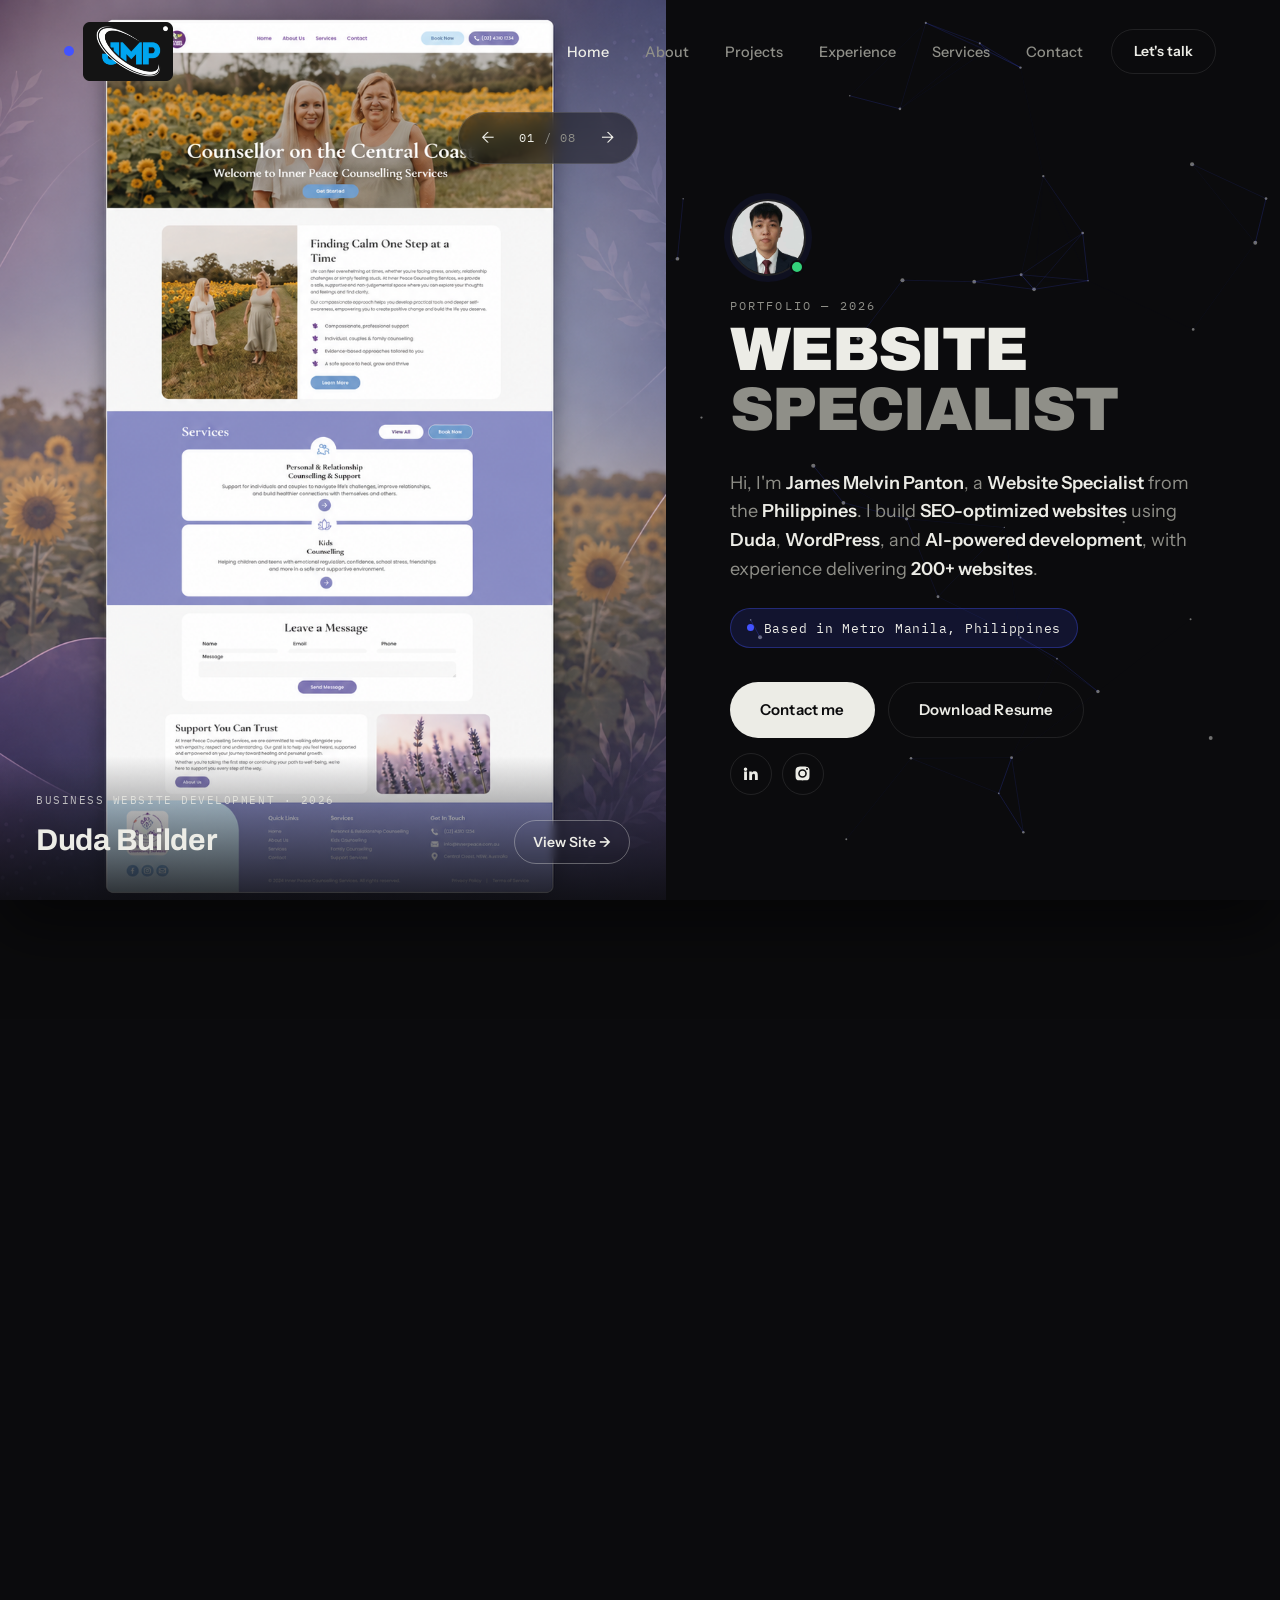
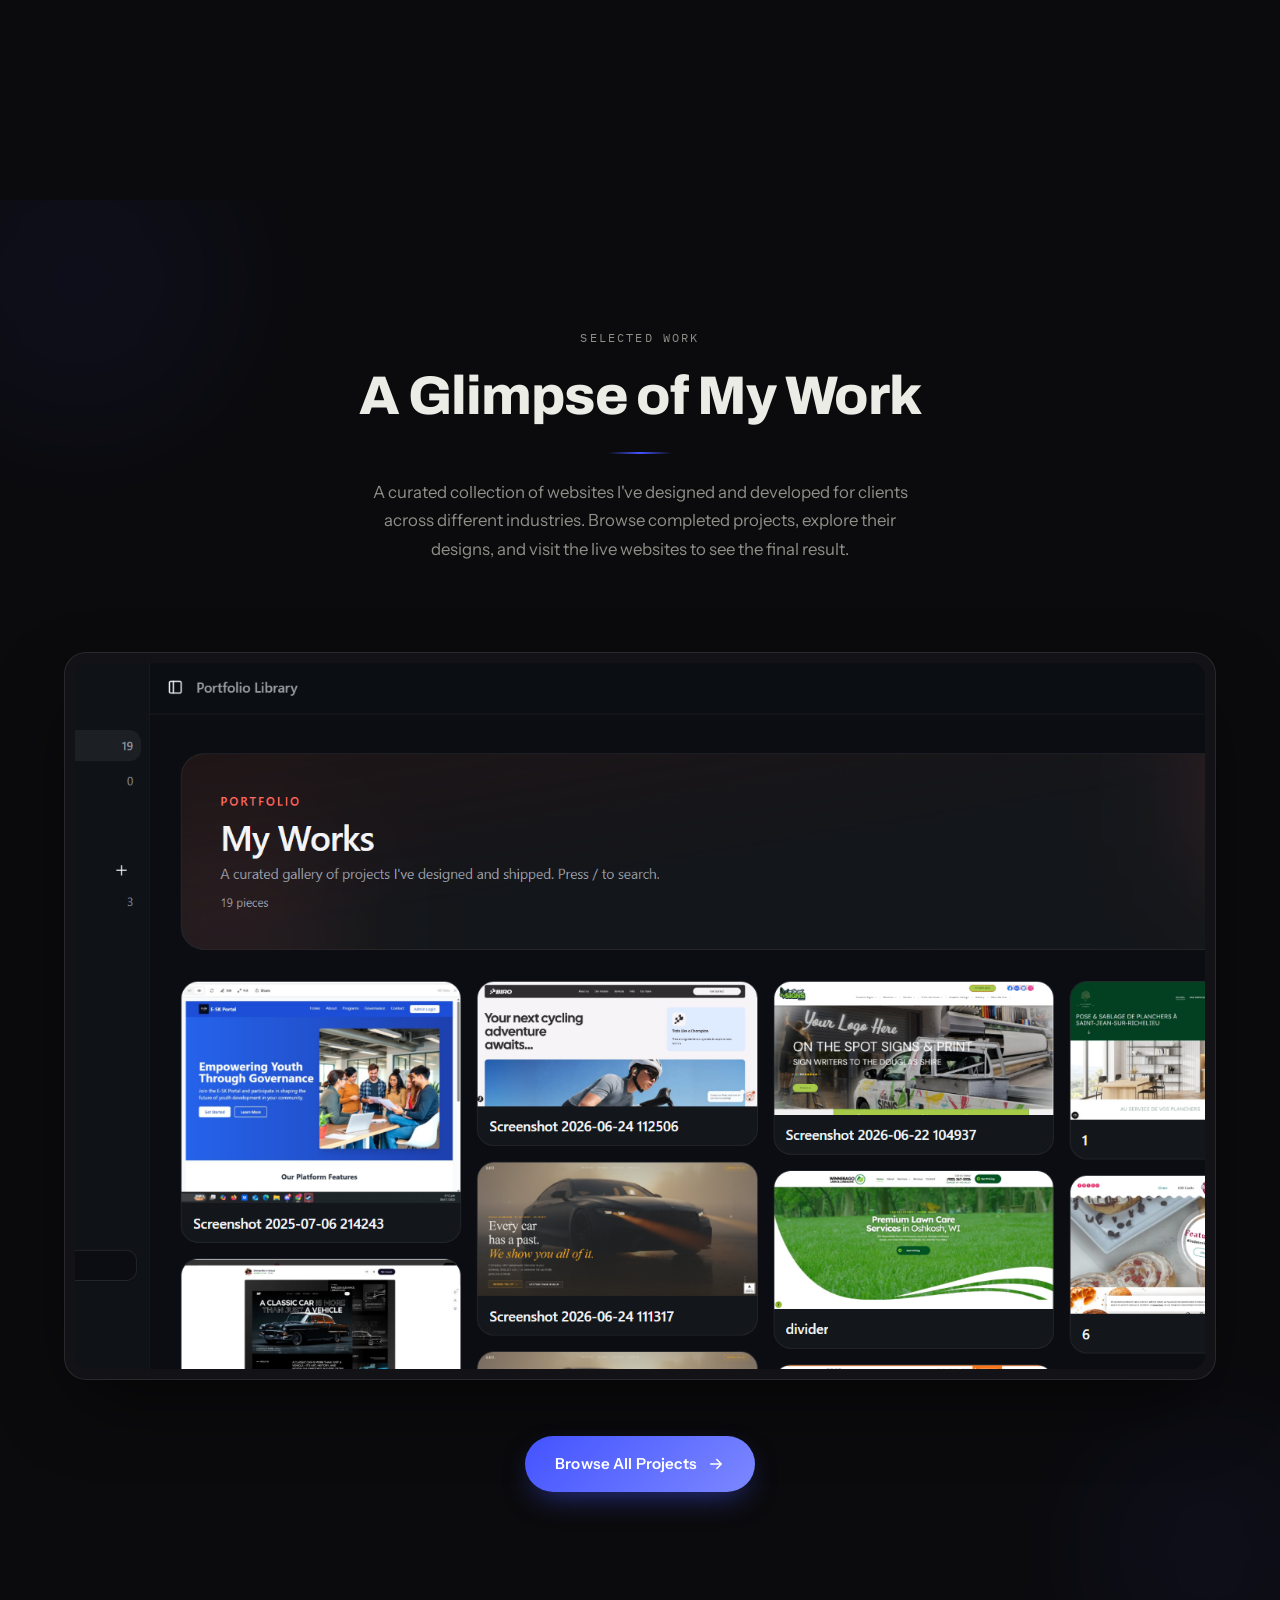
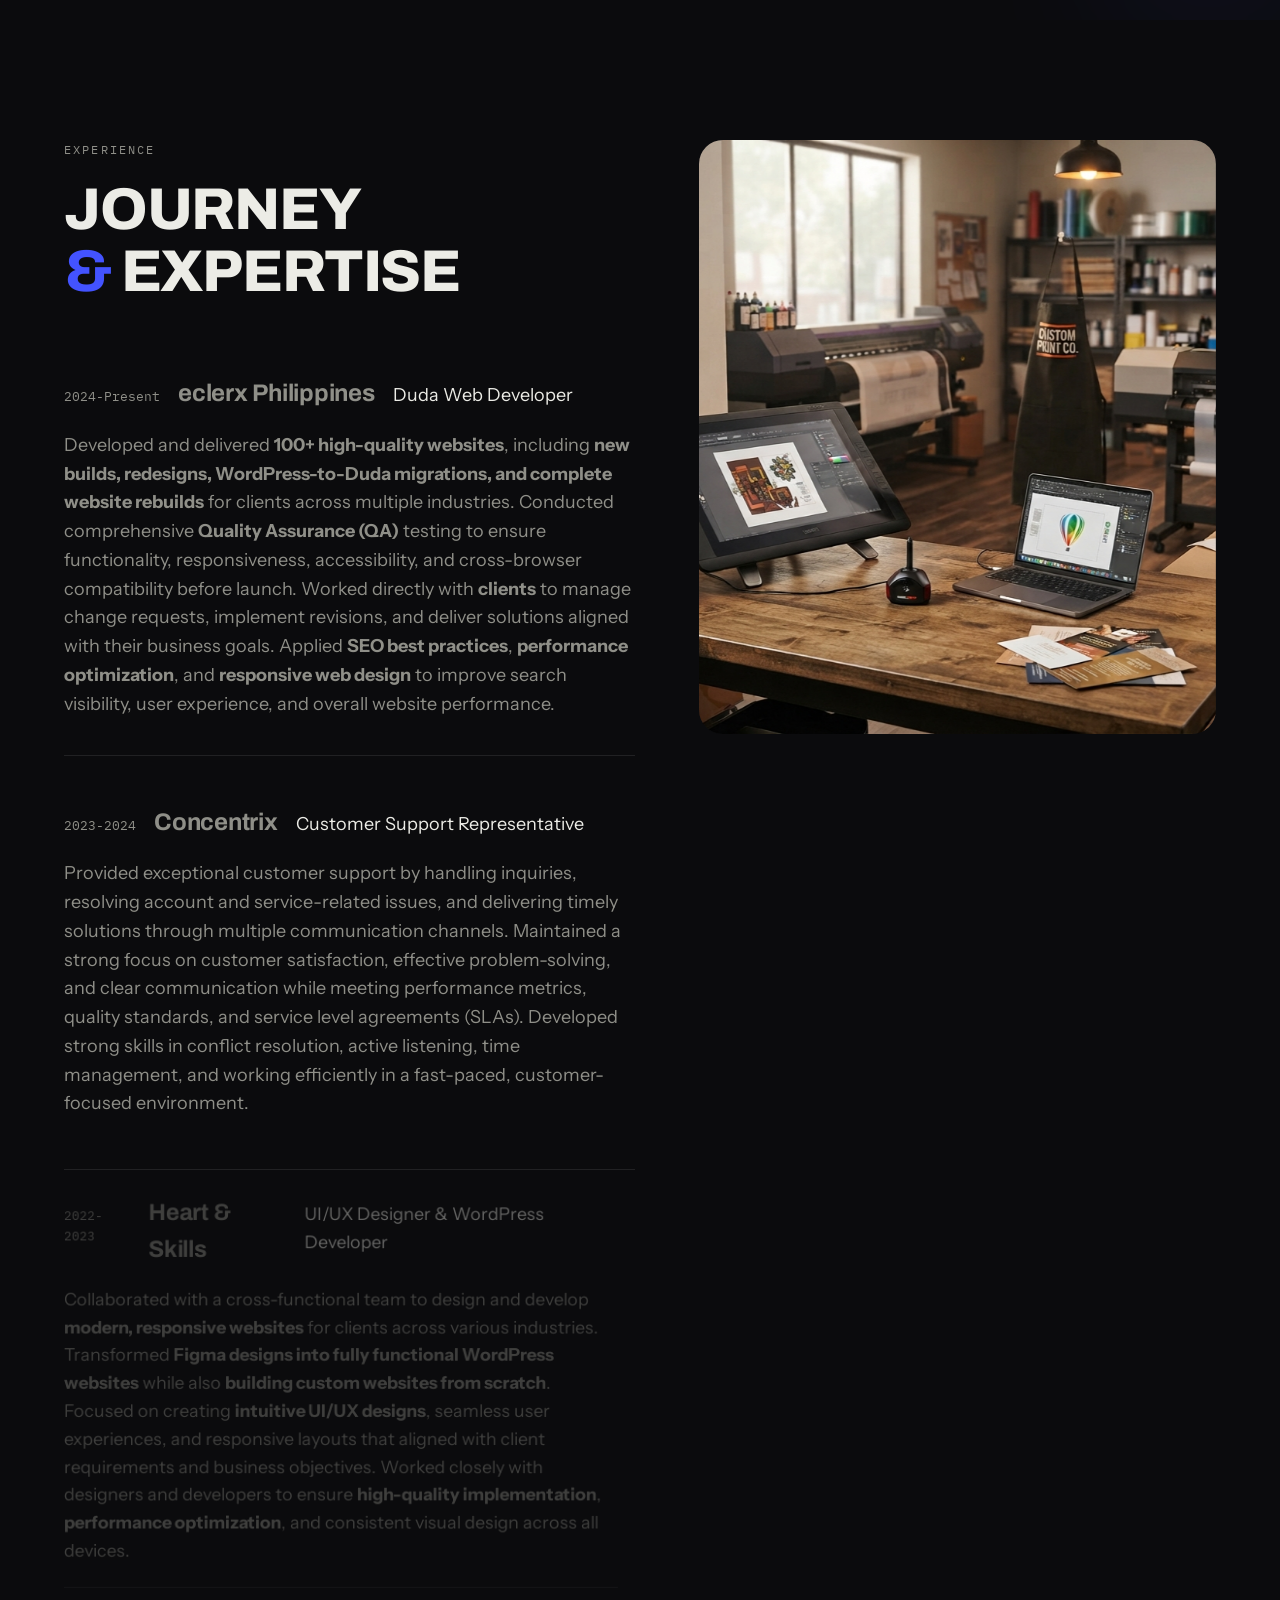
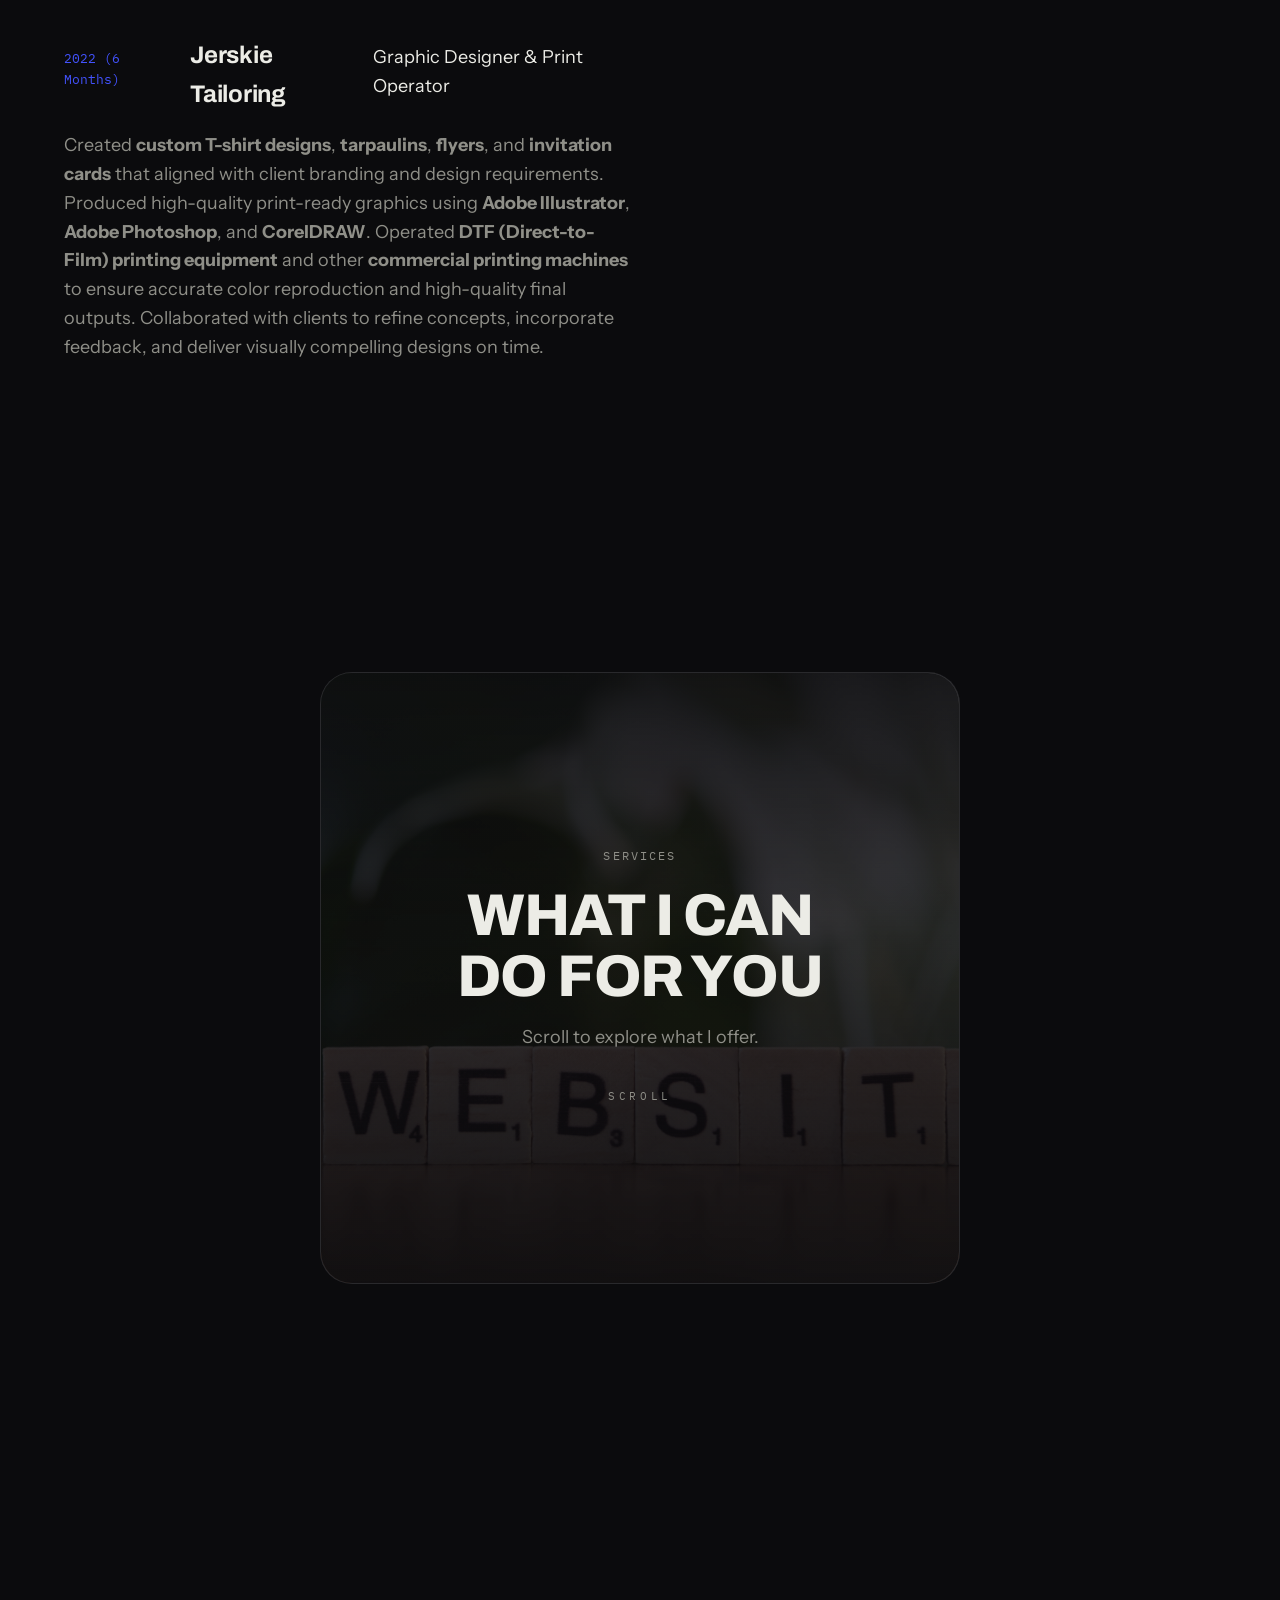
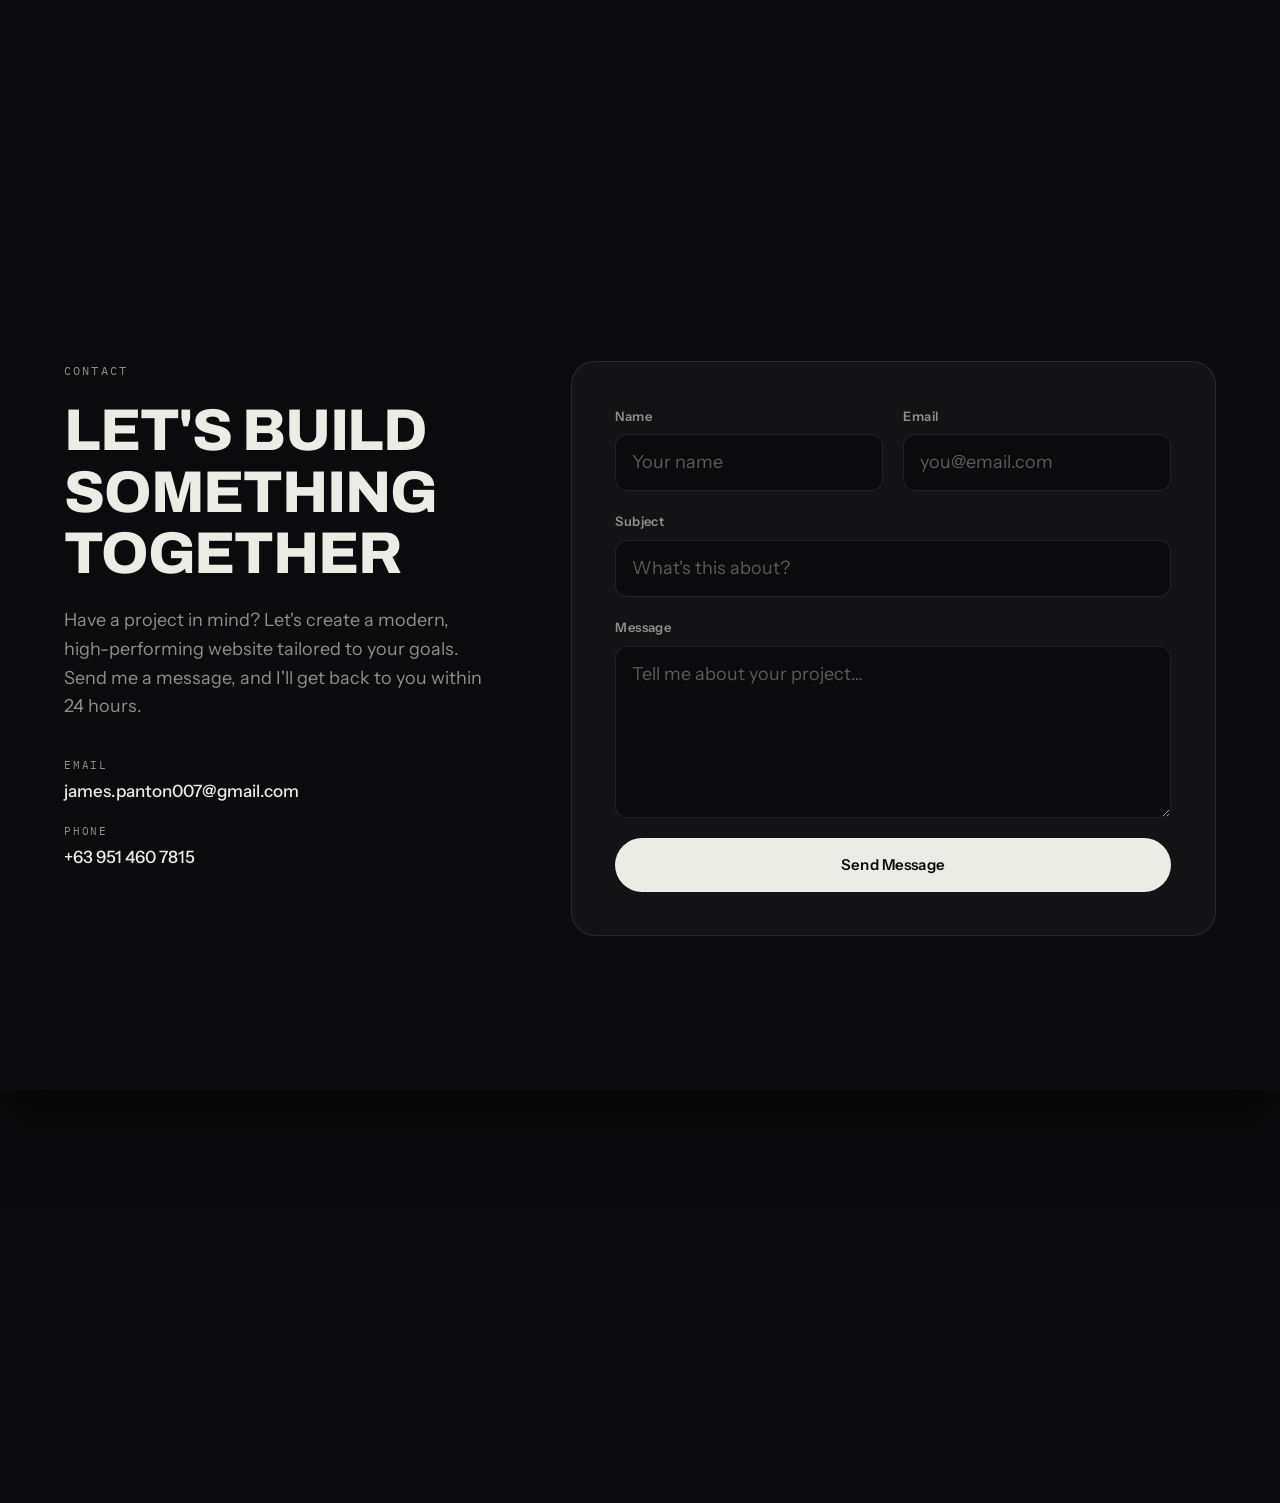
==== commit 916248dd: "patch 7" ====
--- a/index.html
+++ b/index.html
@@ -16,8 +16,16 @@
 
   <link rel="stylesheet" href="css/style.css" />
   <link rel="stylesheet" href="css/project-gallery.css" />
+   <link rel="stylesheet" href="css/loader.css" />
 </head>
 <body>
+
+<div id="loader">
+    <div class="loader">
+        <div class="shadow"></div>
+    </div>
+</div>
+
 
   <!-- ============ 1. NAVIGATION ============ -->
   <header class="site-nav" id="siteNav">
@@ -97,6 +105,7 @@
             <img src="assest/porject6.png" alt="Project One preview" loading="eager" />
             <div class="carousel__meta">
               <div>
+               
               <p class="carousel__tag">Business Website Development · 2026</p>
                 <h3 class="carousel__title">Duda Builder</h3>
               </div>
@@ -261,6 +270,7 @@
           <span class="hero__location-dot" aria-hidden="true"></span>
           Based in Metro Manila, Philippines
         </p>
+        
 
         <div class="hero__actions" data-reveal>
           <a href="#contact" class="btn btn--solid">Contact me</a>
@@ -687,5 +697,11 @@
   <script src="js/script.js"></script>
   <script src="js/project-gallery.js"></script>
 
+  <script>
+window.addEventListener("load", function () {
+    document.getElementById("loader").classList.add("hide");
+});
+</script>
+
 </body>
 </html>
--- a/css/loader.css
+++ b/css/loader.css
@@ -0,0 +1,58 @@
+/* Fullscreen Loader */
+#loader {
+    position: fixed;
+    inset: 0;
+    width: 100vw;
+    height: 100vh;
+    background: #212121;
+
+    display: flex;
+    justify-content: center;
+    align-items: center;
+
+    z-index: 999999;
+    overflow: hidden;
+
+    transition: opacity .6s ease, visibility .6s ease;
+}
+
+#loader.hide {
+    opacity: 0;
+    visibility: hidden;
+    pointer-events: none;
+}
+
+/* Loader */
+.loader {
+    position: relative;
+    width: 100px;
+    height: 100px;
+    border-radius: 50%;
+    background: #e8e8e8;
+    border: 4px solid #e8e8e8;
+    box-shadow: 0 0 3px #e8e8e8;
+    filter: blur(.4px);
+    overflow: hidden;
+}
+
+/* Moving Shadow */
+.shadow {
+    position: absolute;
+    top: -10px;
+    left: -120px;
+    width: 120px;
+    height: 120px;
+    border-radius: 50%;
+    background: #212121;
+    animation: animate 3s linear infinite;
+}
+
+@keyframes animate {
+    0% {
+        transform: translateX(0);
+    }
+
+    100% {
+        transform: translateX(340px);
+    }
+}
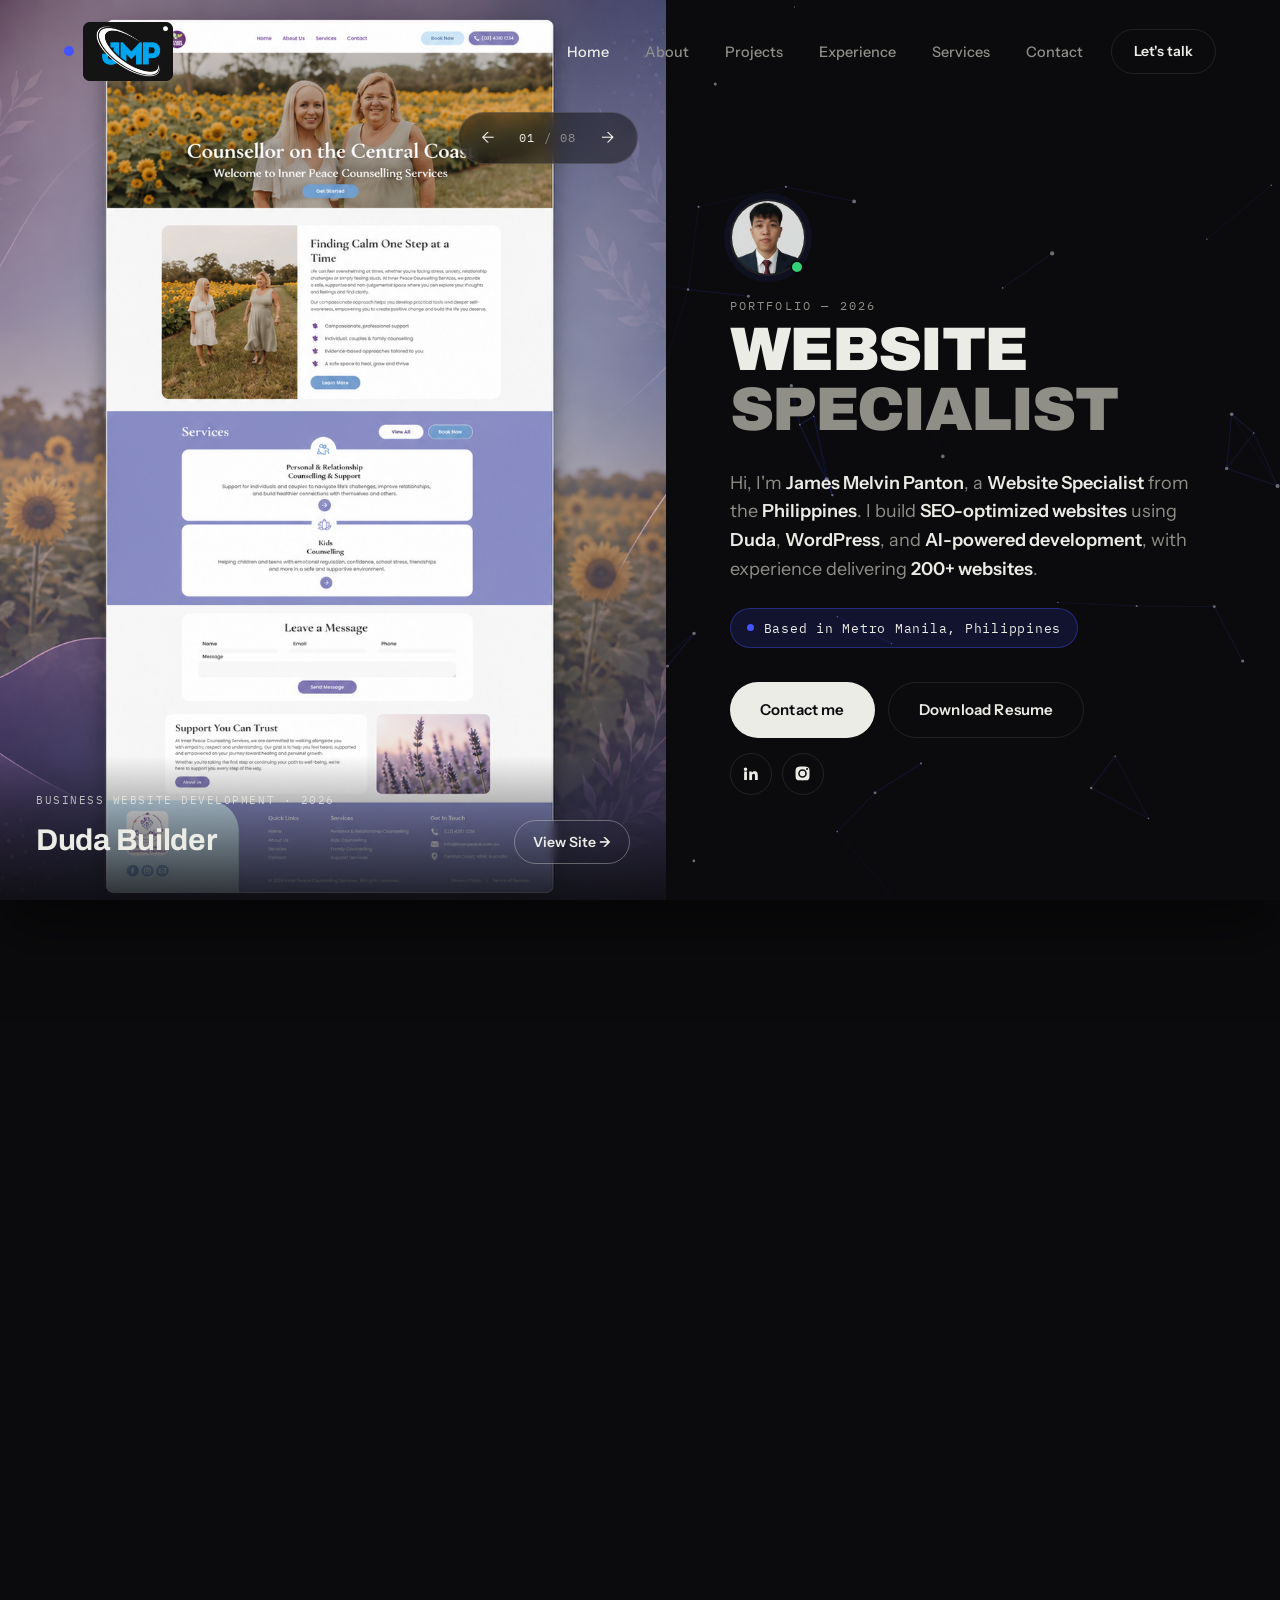
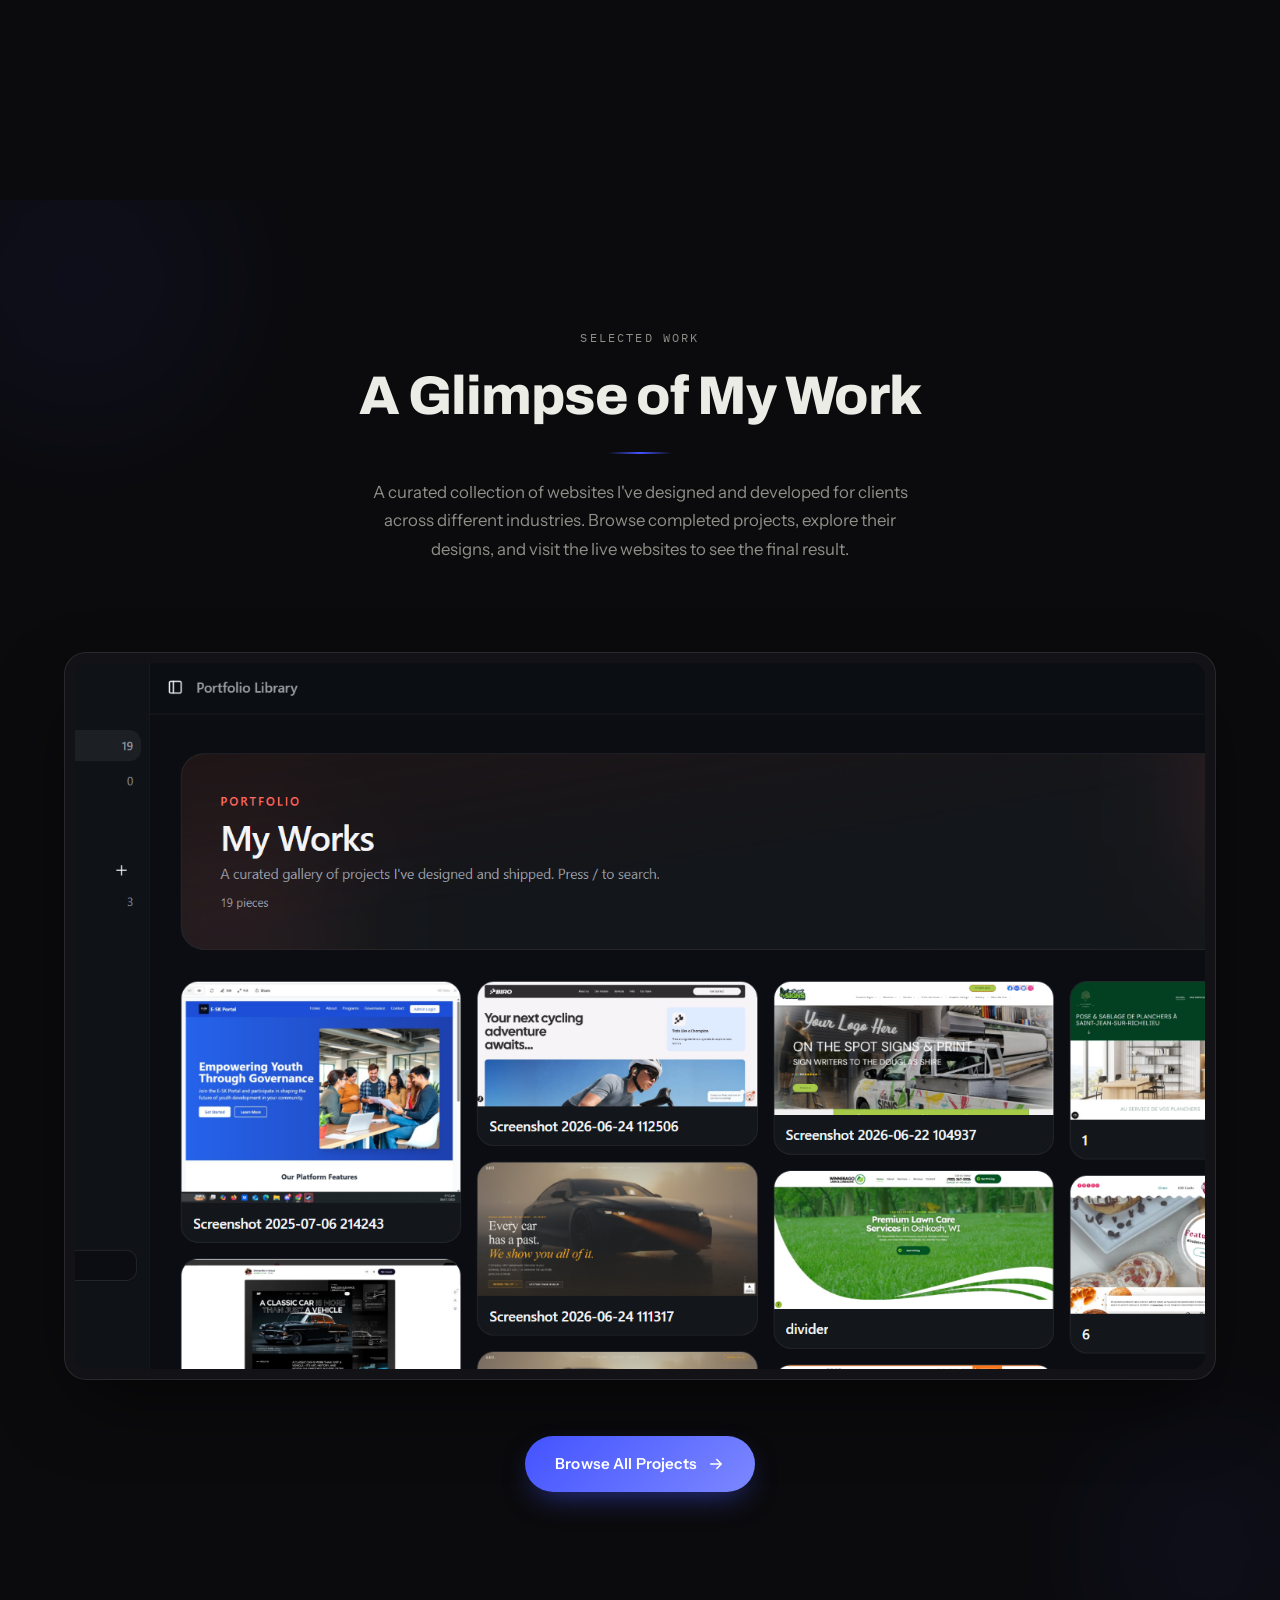
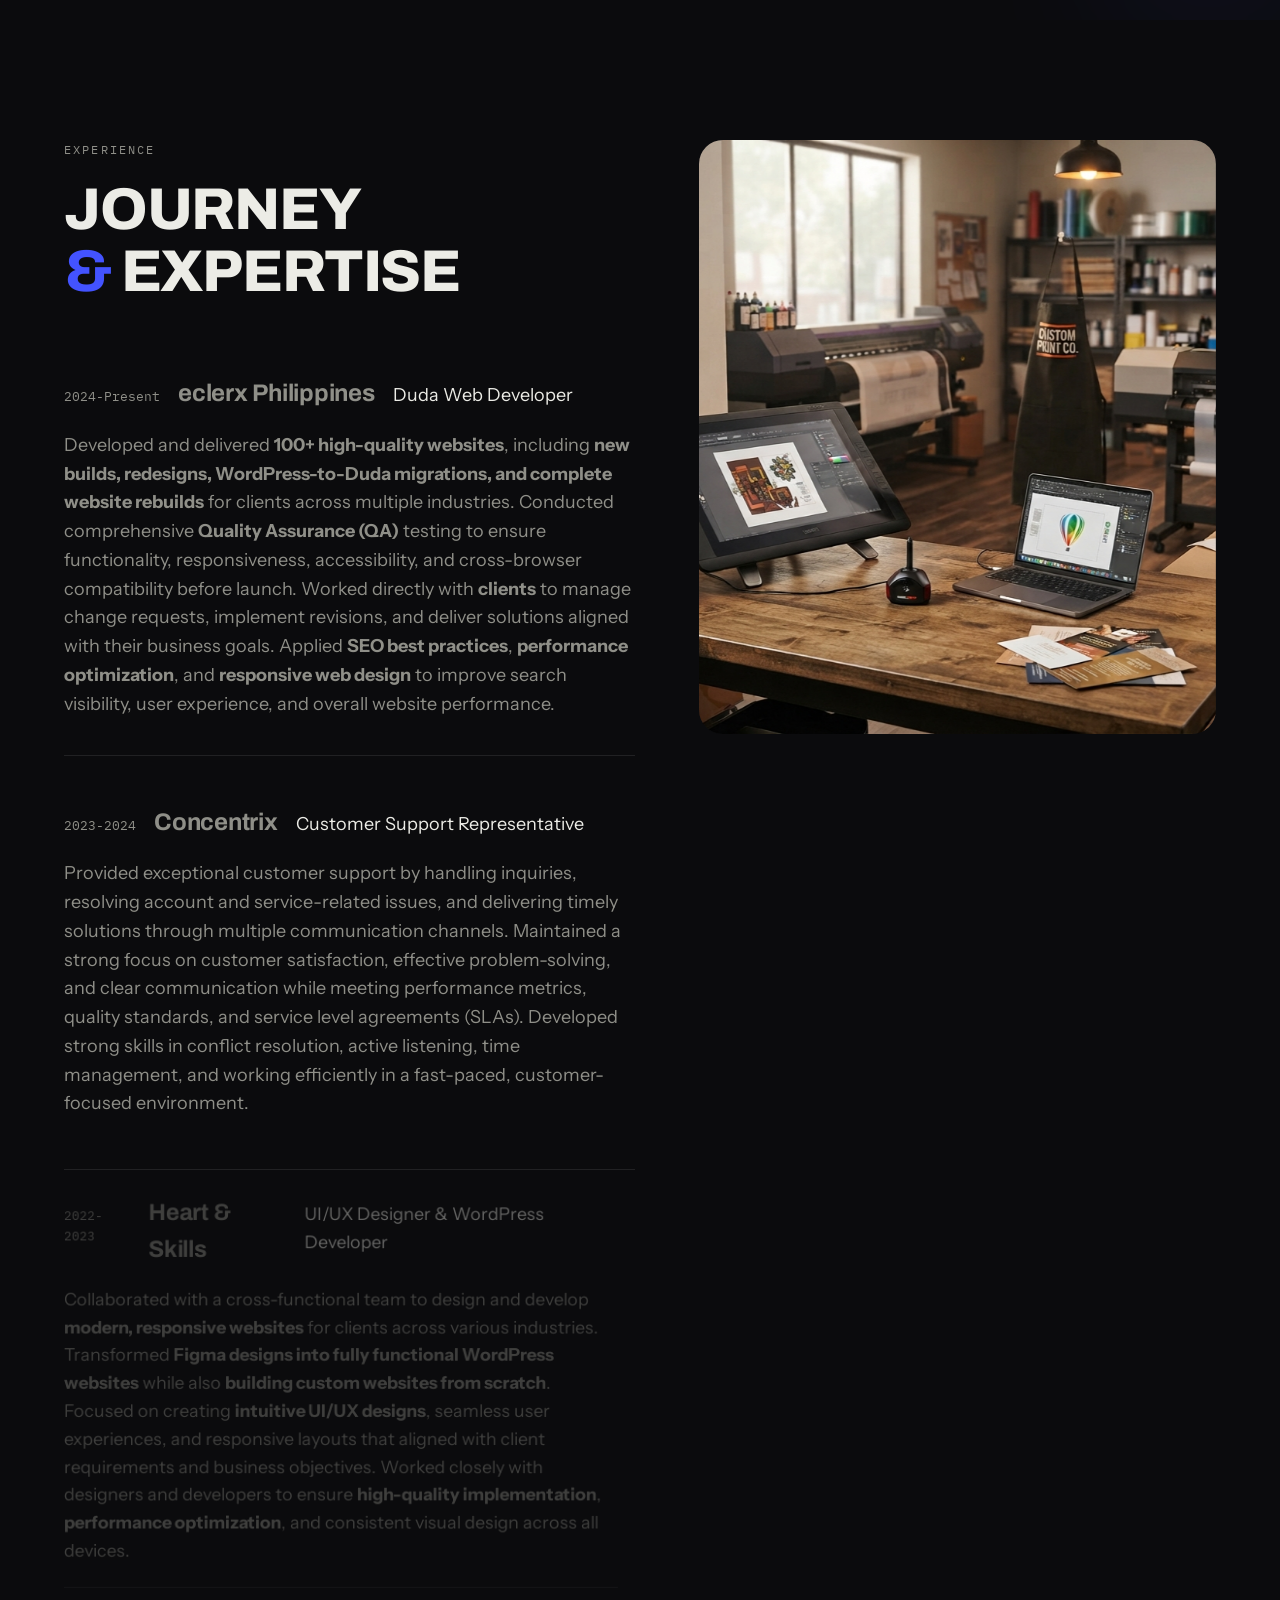
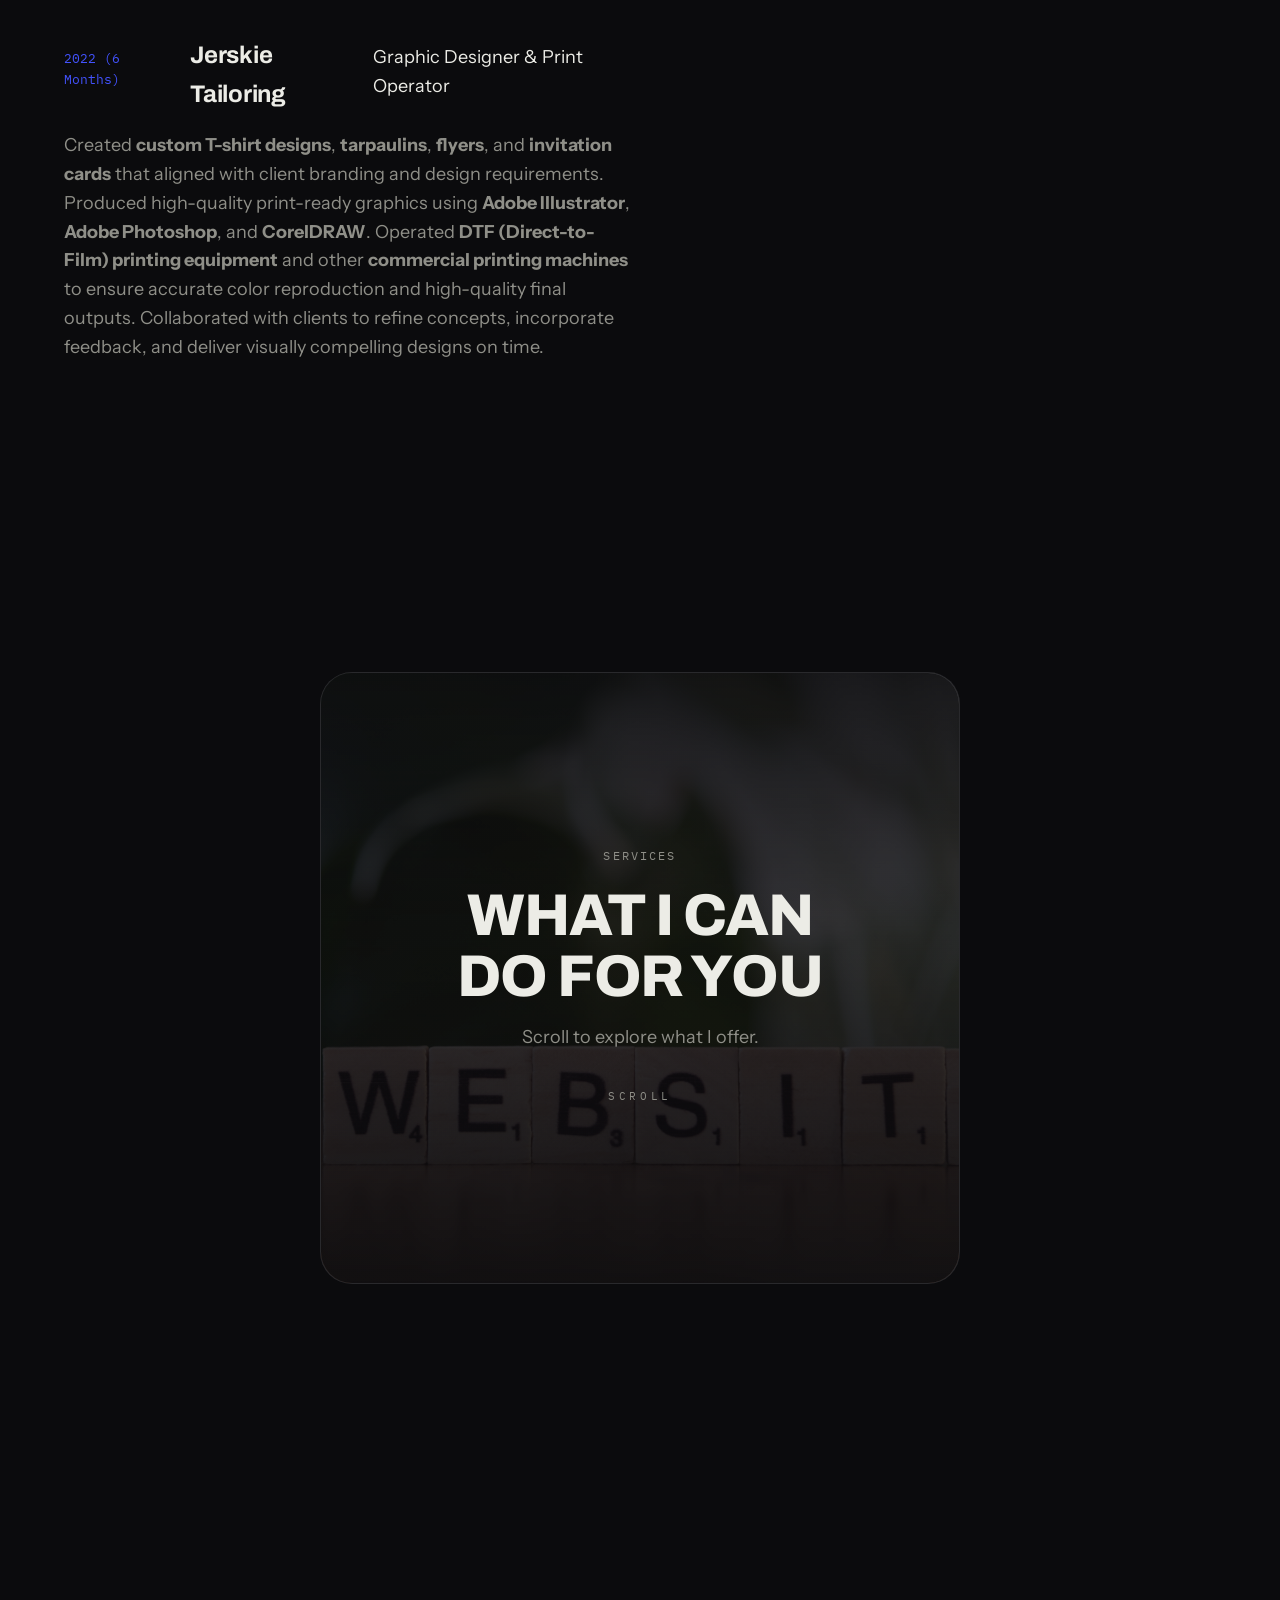
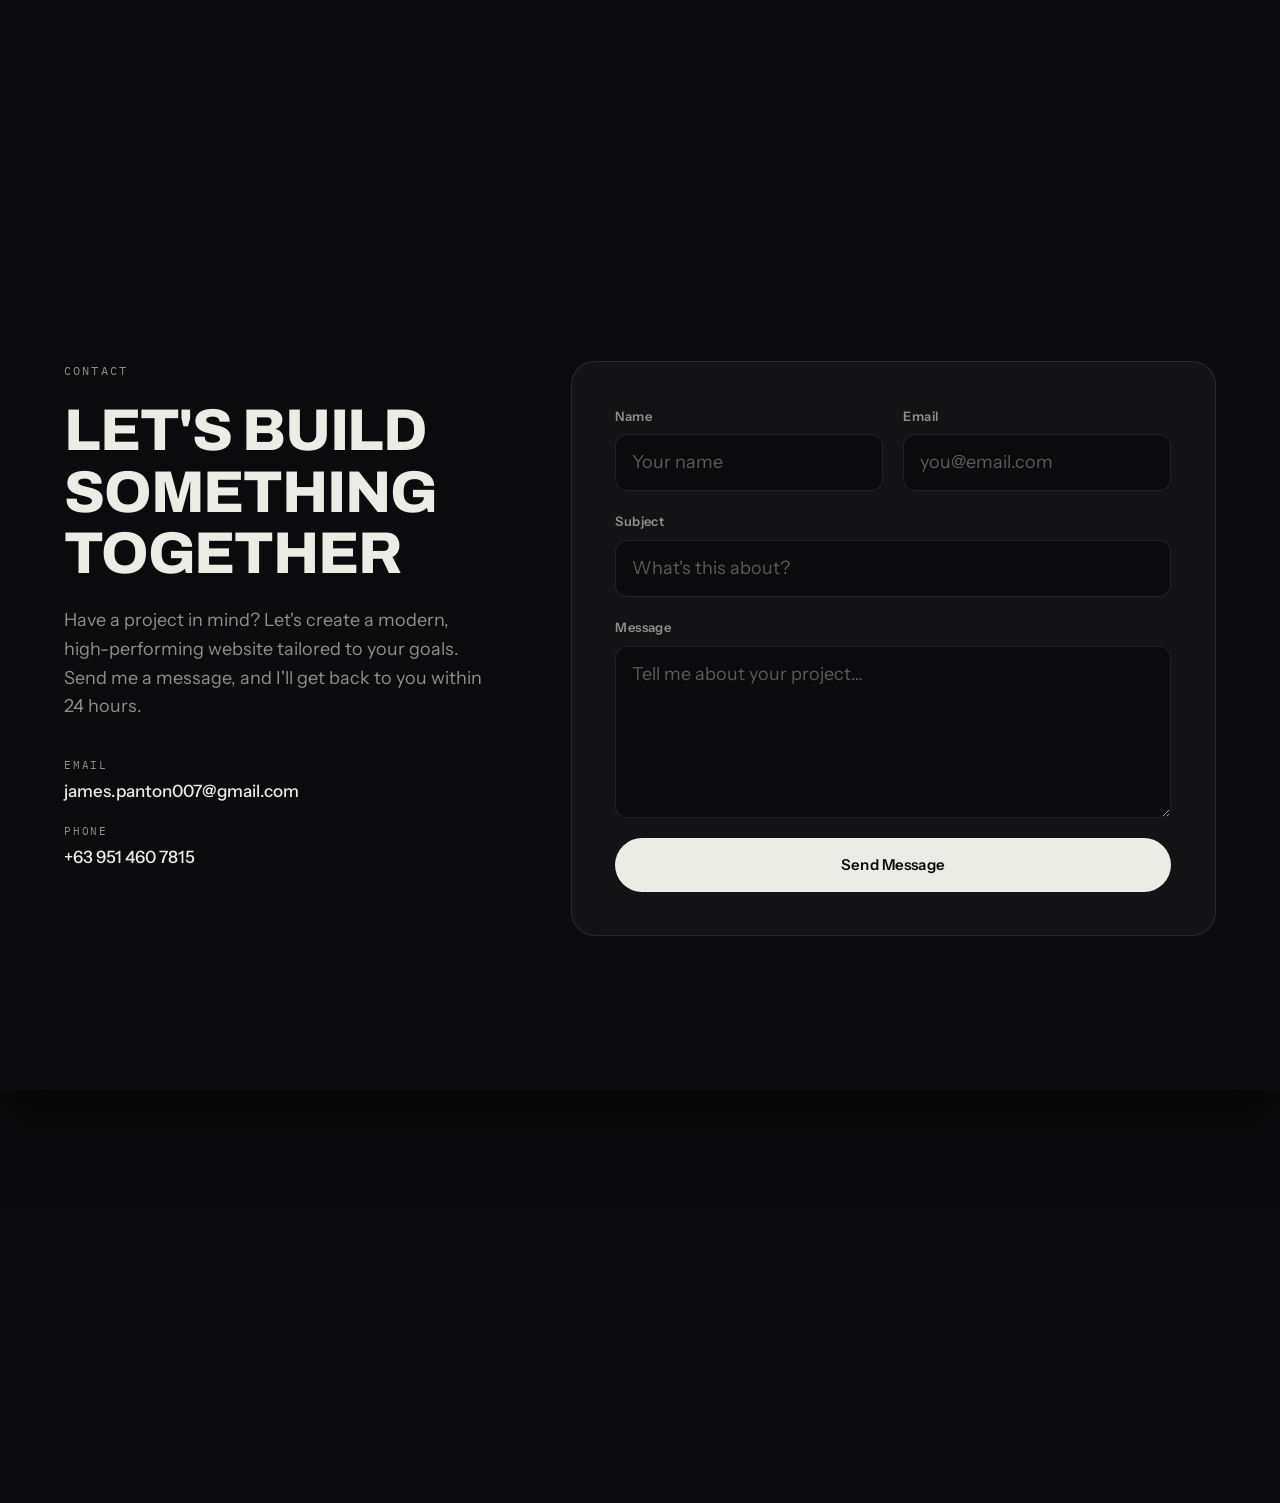
==== commit 3e0e2c63: "patch8" ====
--- a/index.html
+++ b/index.html
@@ -274,7 +274,7 @@
 
         <div class="hero__actions" data-reveal>
           <a href="#contact" class="btn btn--solid">Contact me</a>
-          <a href="/assest/Panton James Melvin_Resume.pdf" class="btn btn--ghost" download>Download Resume</a>
+          <a href="/assest/James_Panton_Resume (1).pdf" class="btn btn--ghost" download>Download Resume</a>
         </div>
 
         <ul class="socials" data-reveal aria-label="Social media">
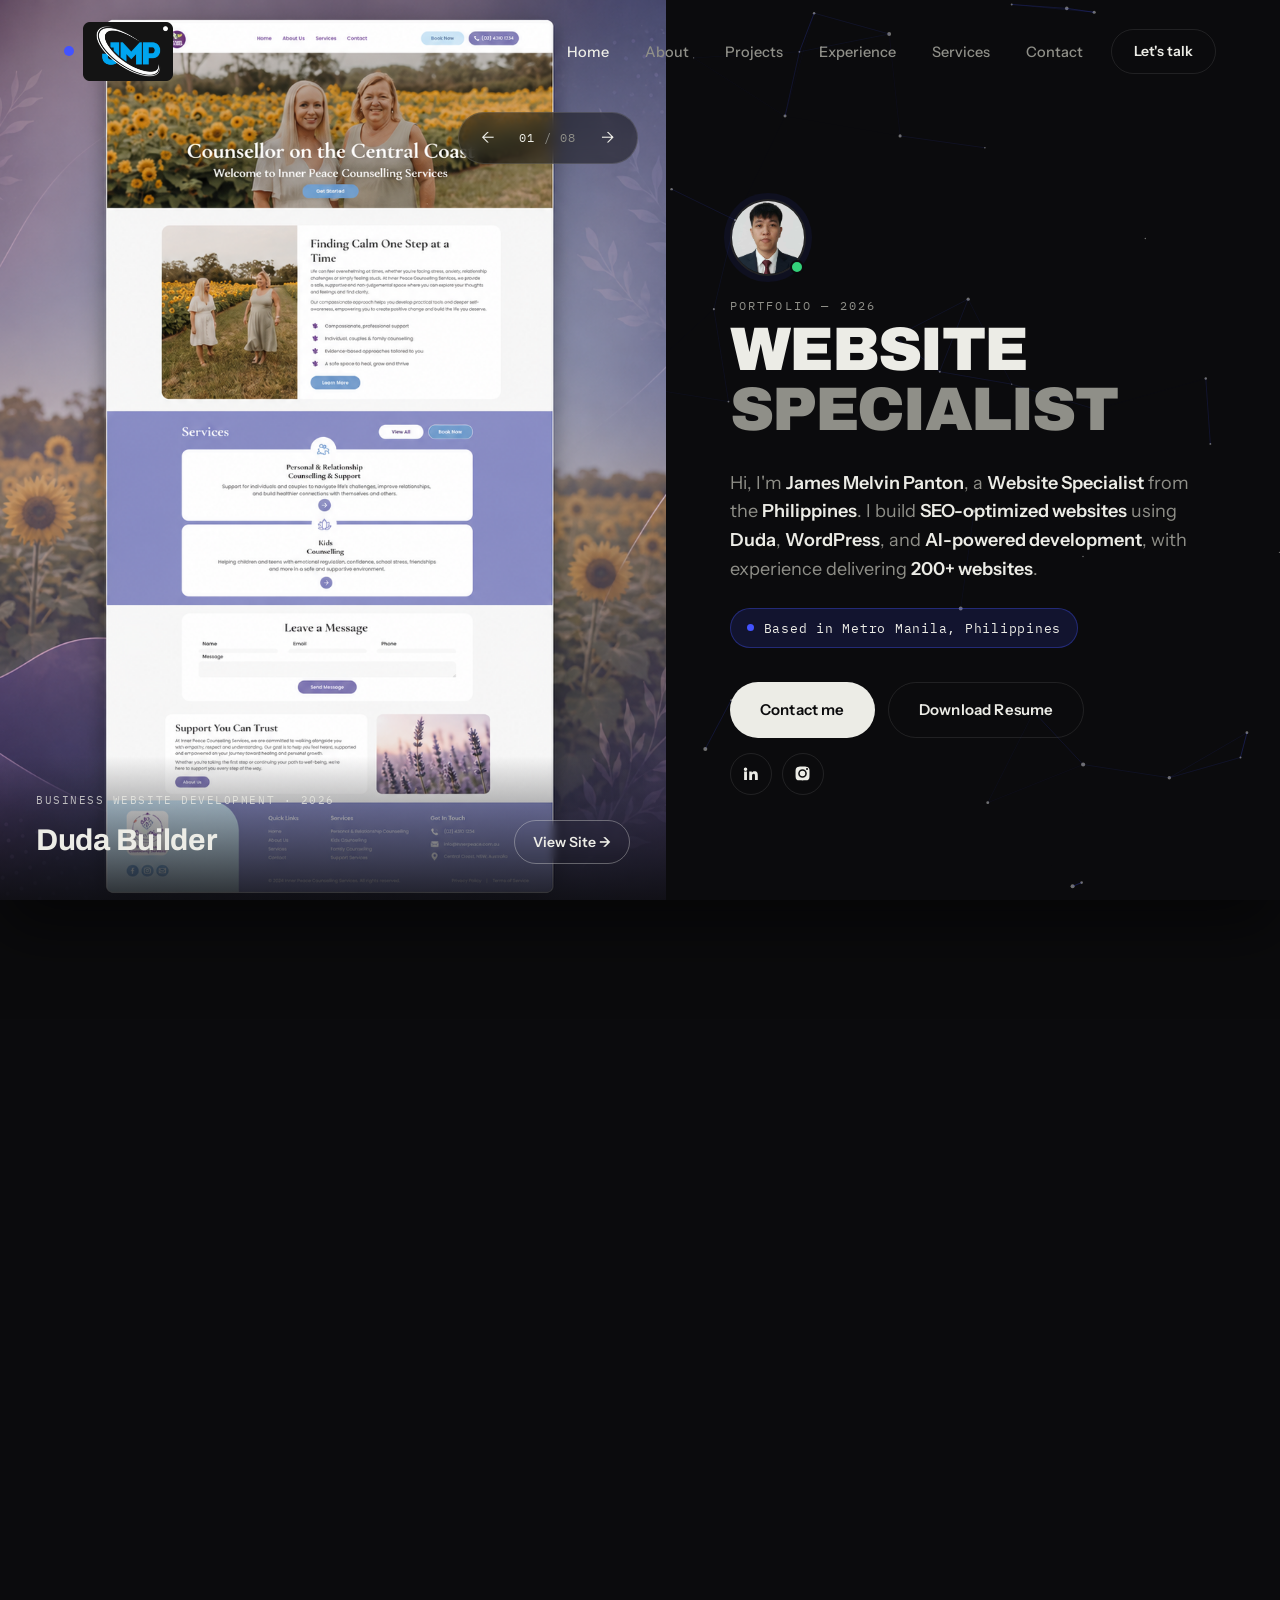
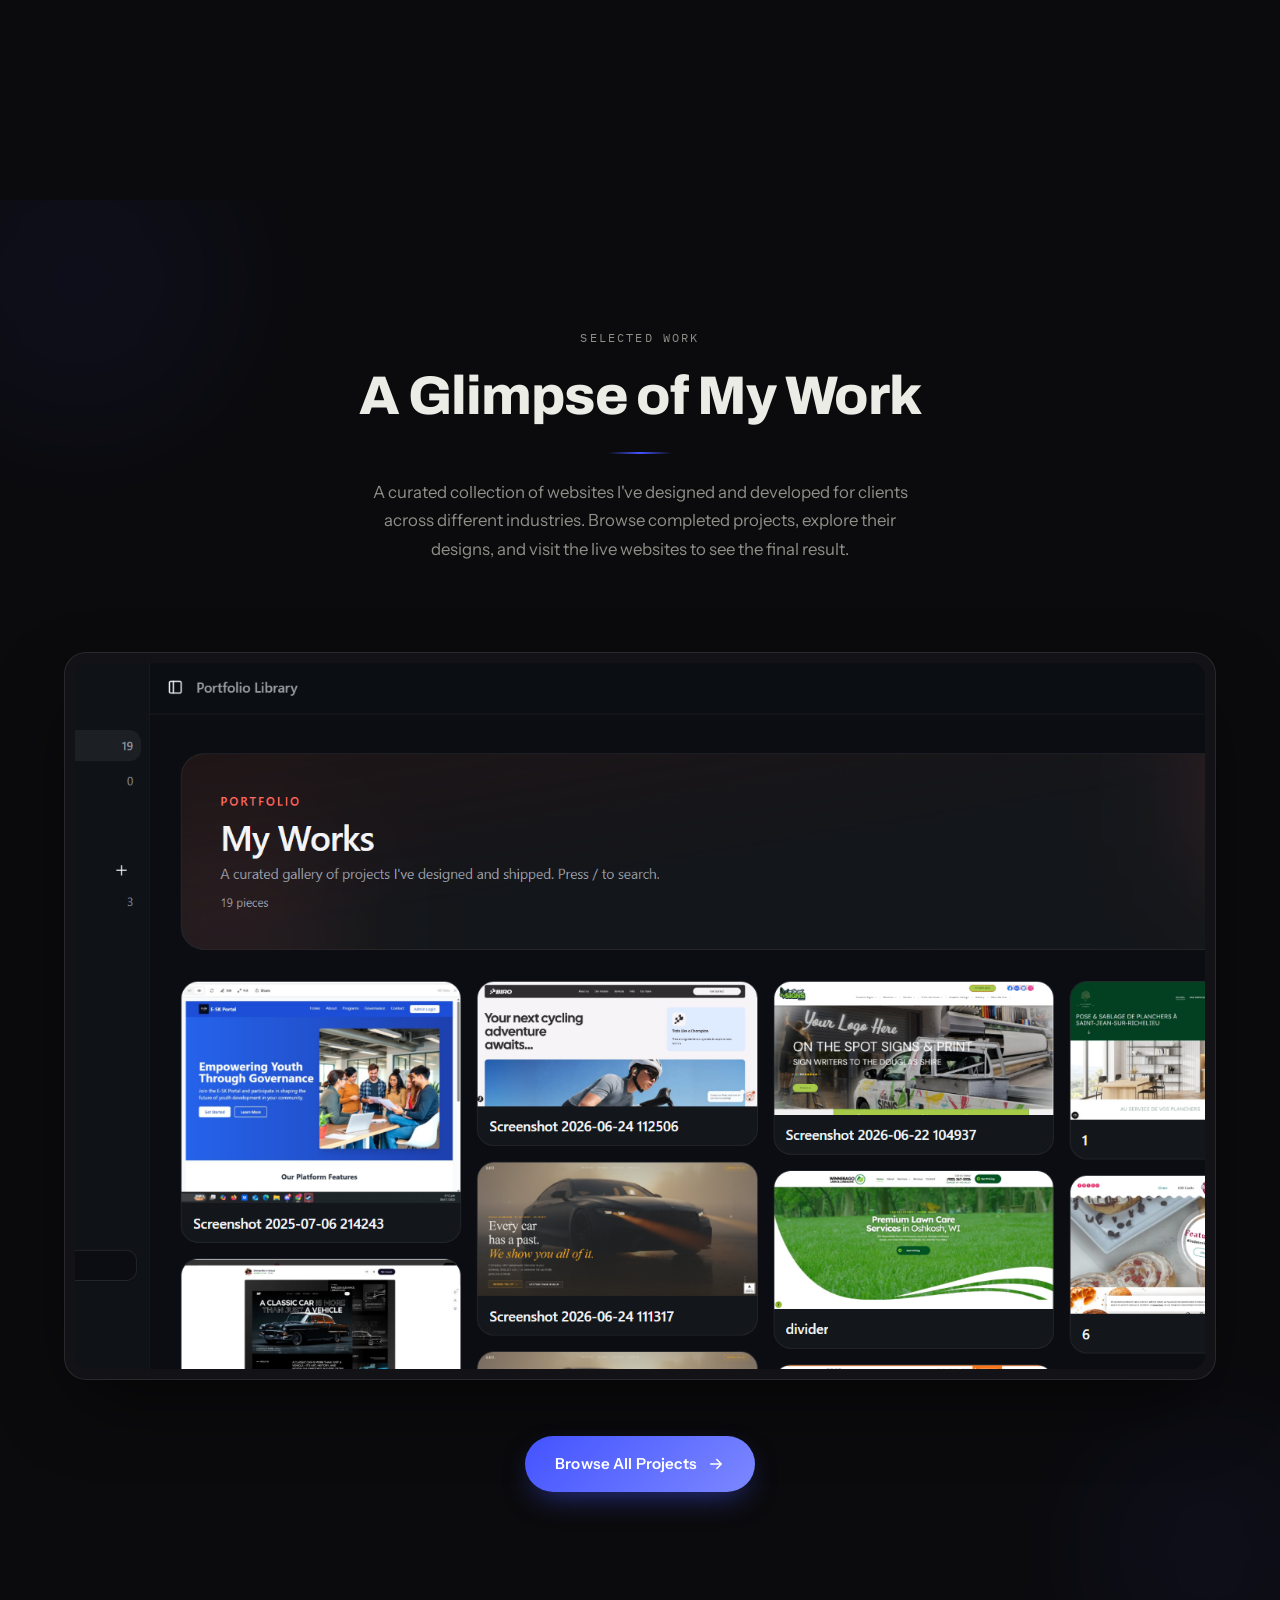
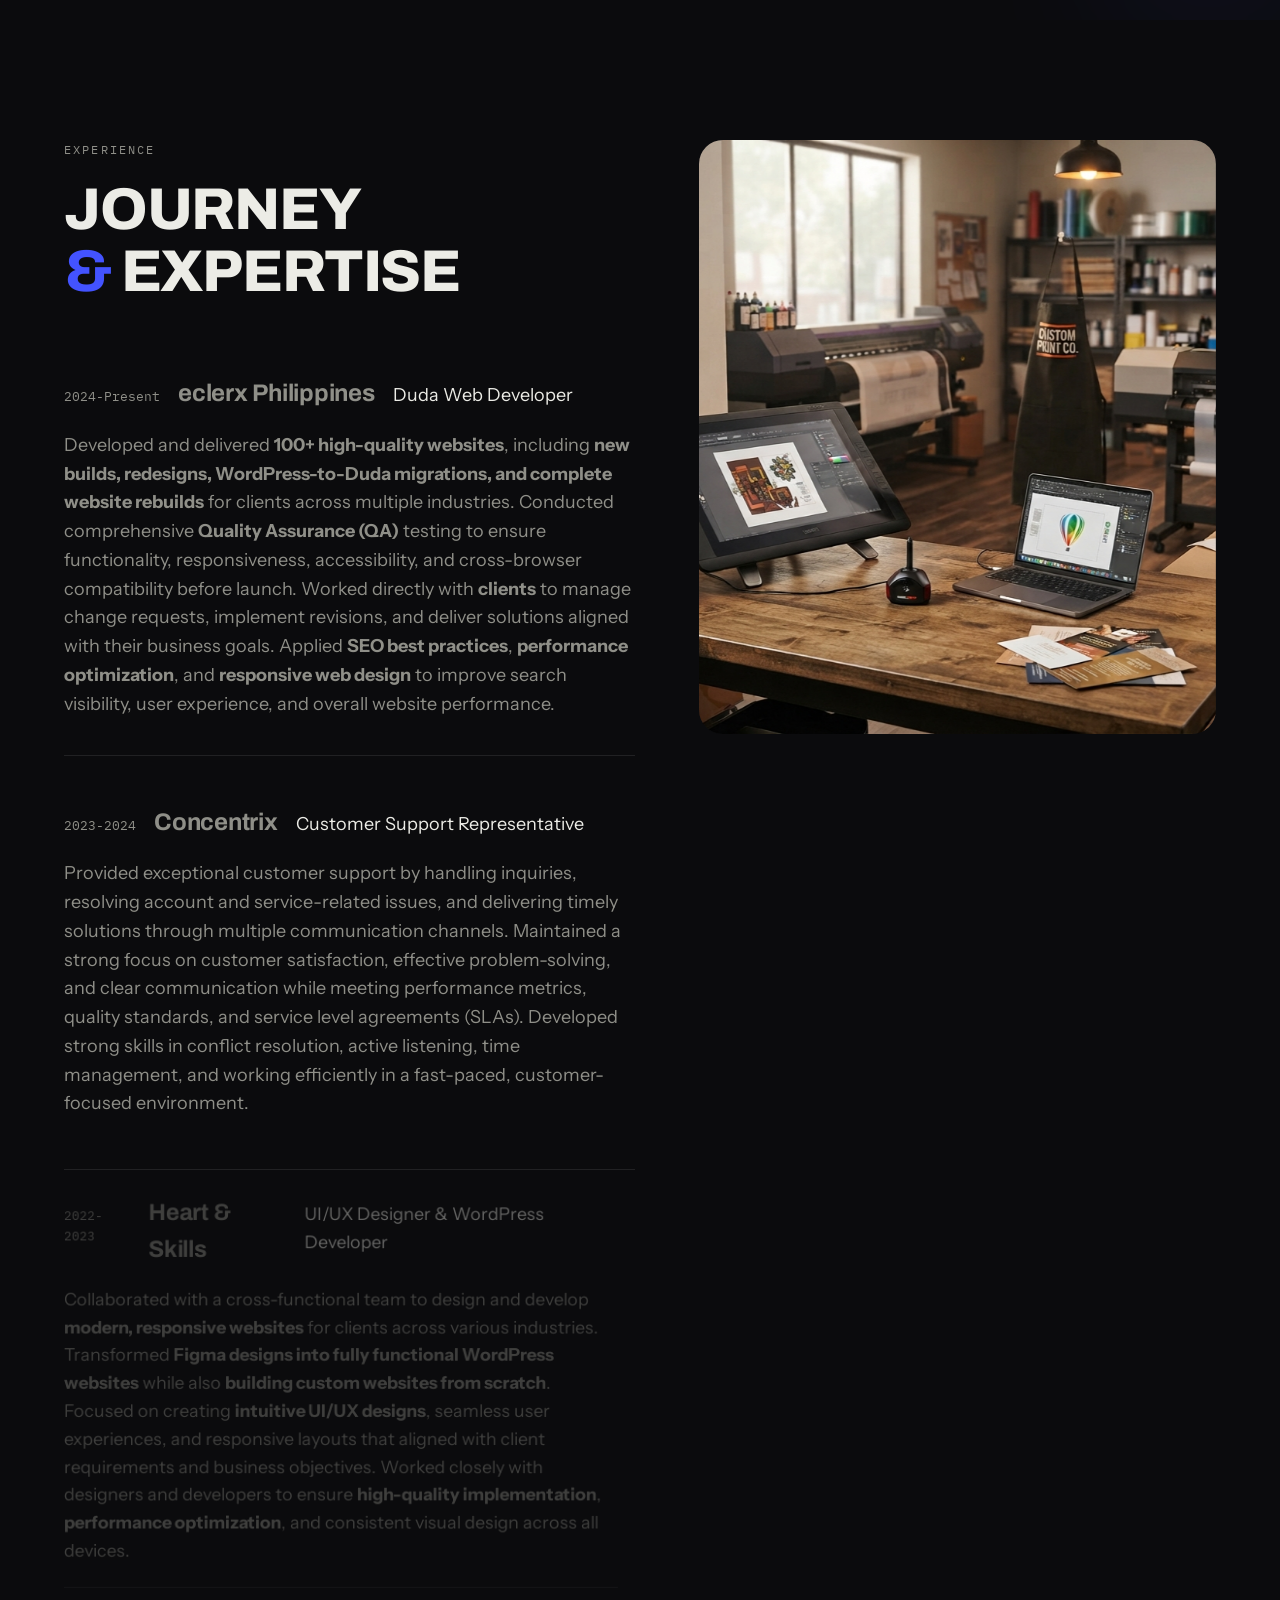
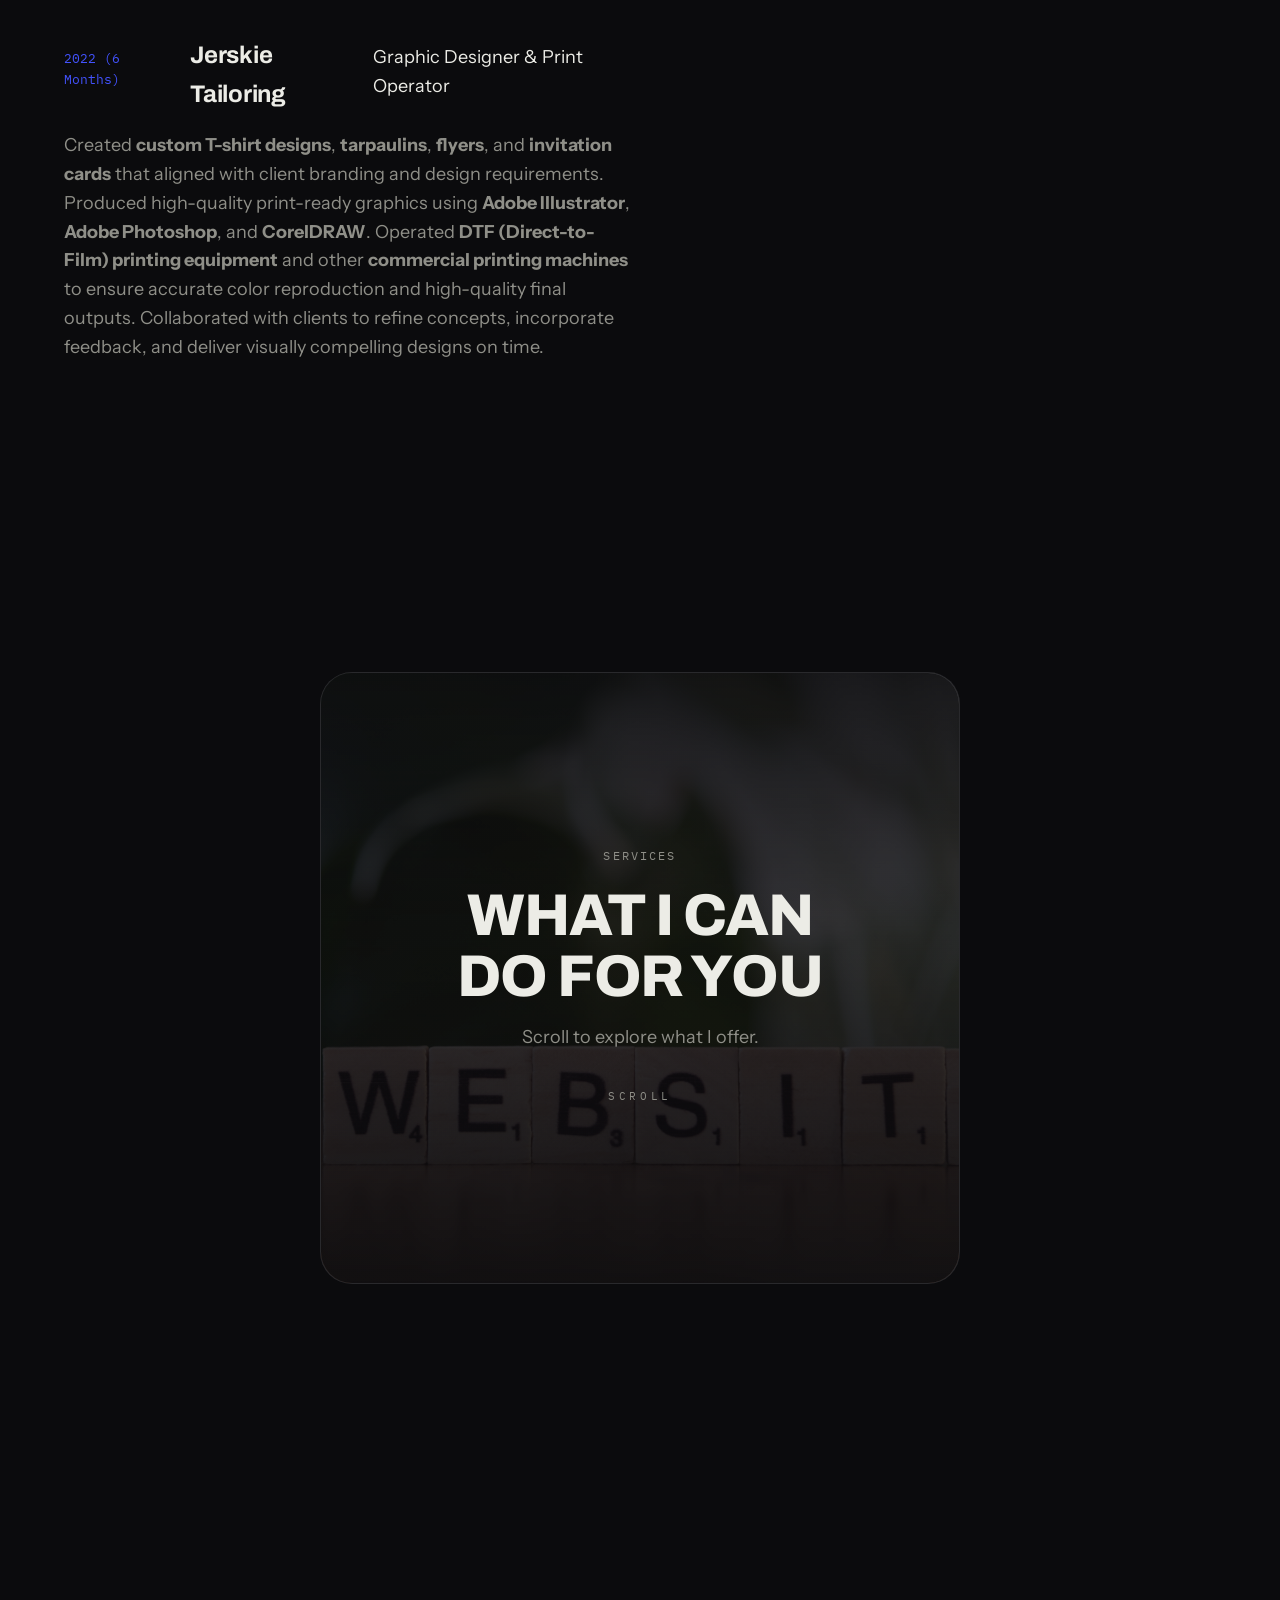
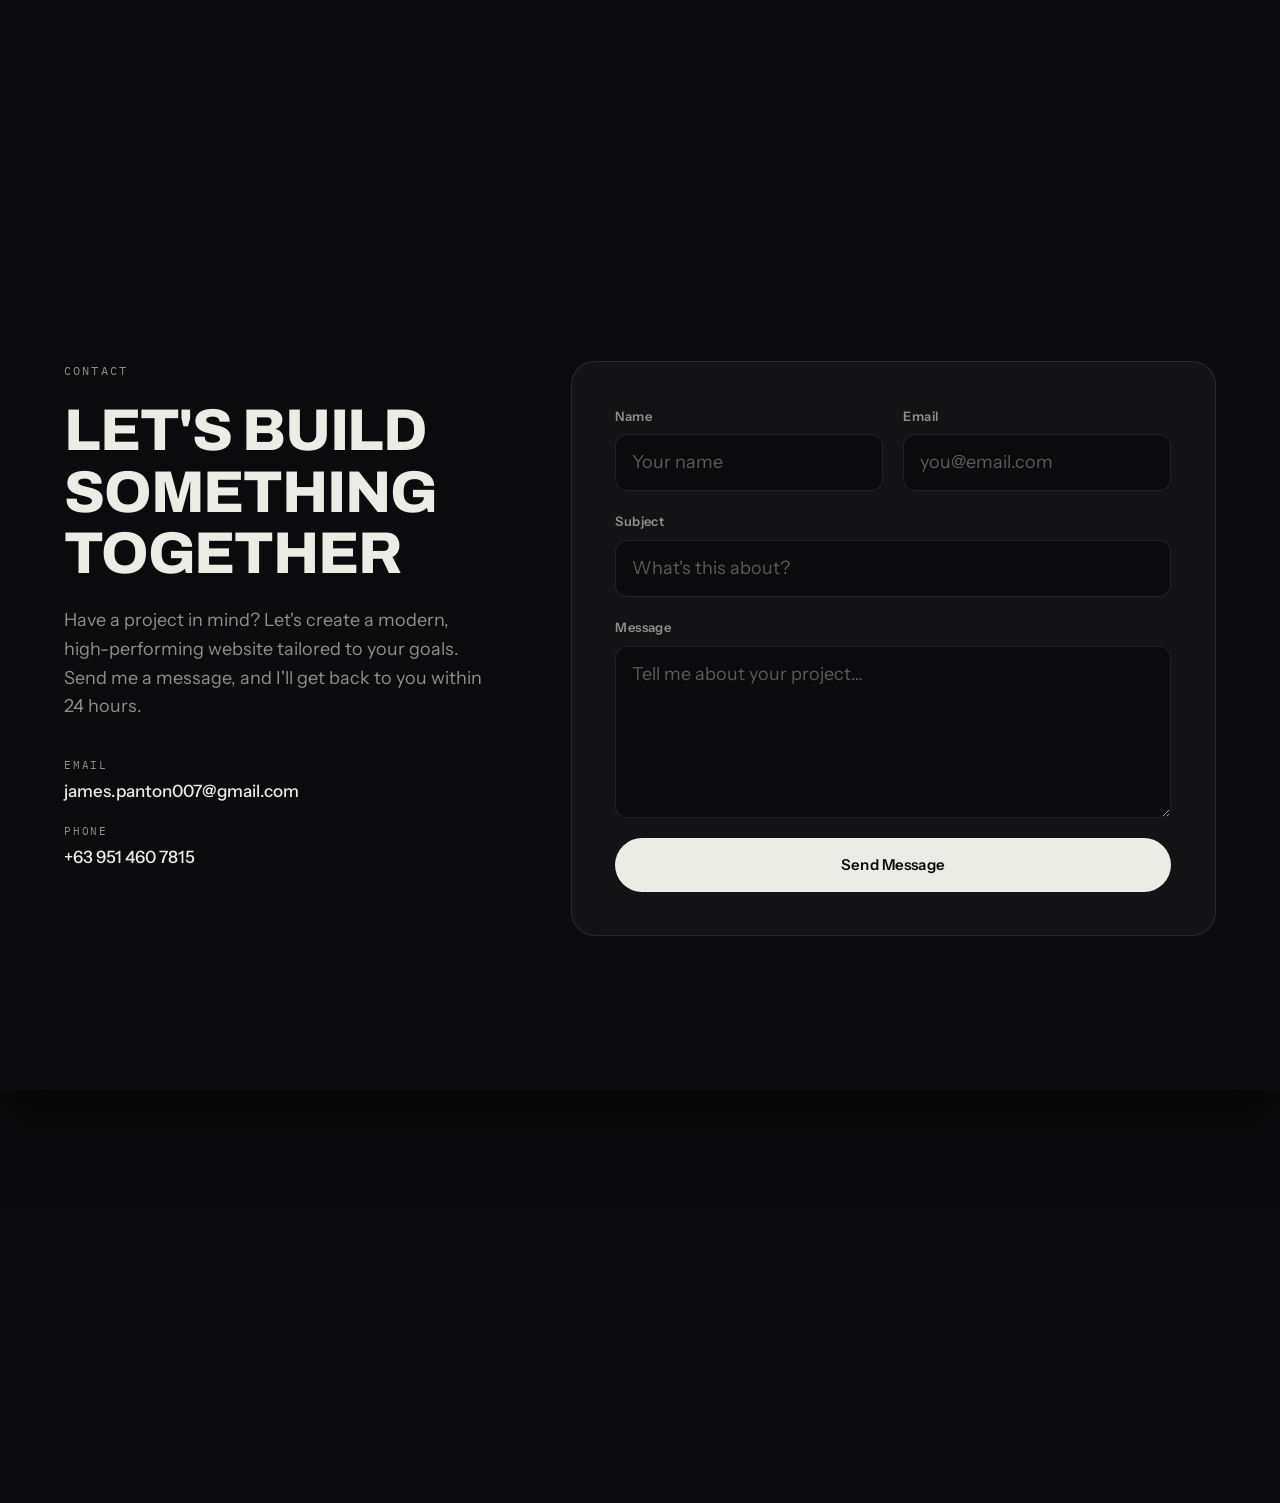
==== commit 20e1379d: "resume patch" ====
--- a/index.html
+++ b/index.html
@@ -274,7 +274,7 @@
 
         <div class="hero__actions" data-reveal>
           <a href="#contact" class="btn btn--solid">Contact me</a>
-          <a href="/assest/James_Panton_Resume (1).pdf" class="btn btn--ghost" download>Download Resume</a>
+          <a href="/assest/James_Panton_Resume (1) (1).pdf" class="btn btn--ghost" download>Download Resume</a>
         </div>
 
         <ul class="socials" data-reveal aria-label="Social media">
--- a/css/style.css
+++ b/css/style.css
@@ -440,7 +440,7 @@
   flex-direction: column;
   justify-content: center;
   min-height: 0;
-  overflow-y: auto;
+  overflow-y: hidden;
   padding: calc(var(--nav-h) + 16px) var(--gutter) 40px;
 }
 
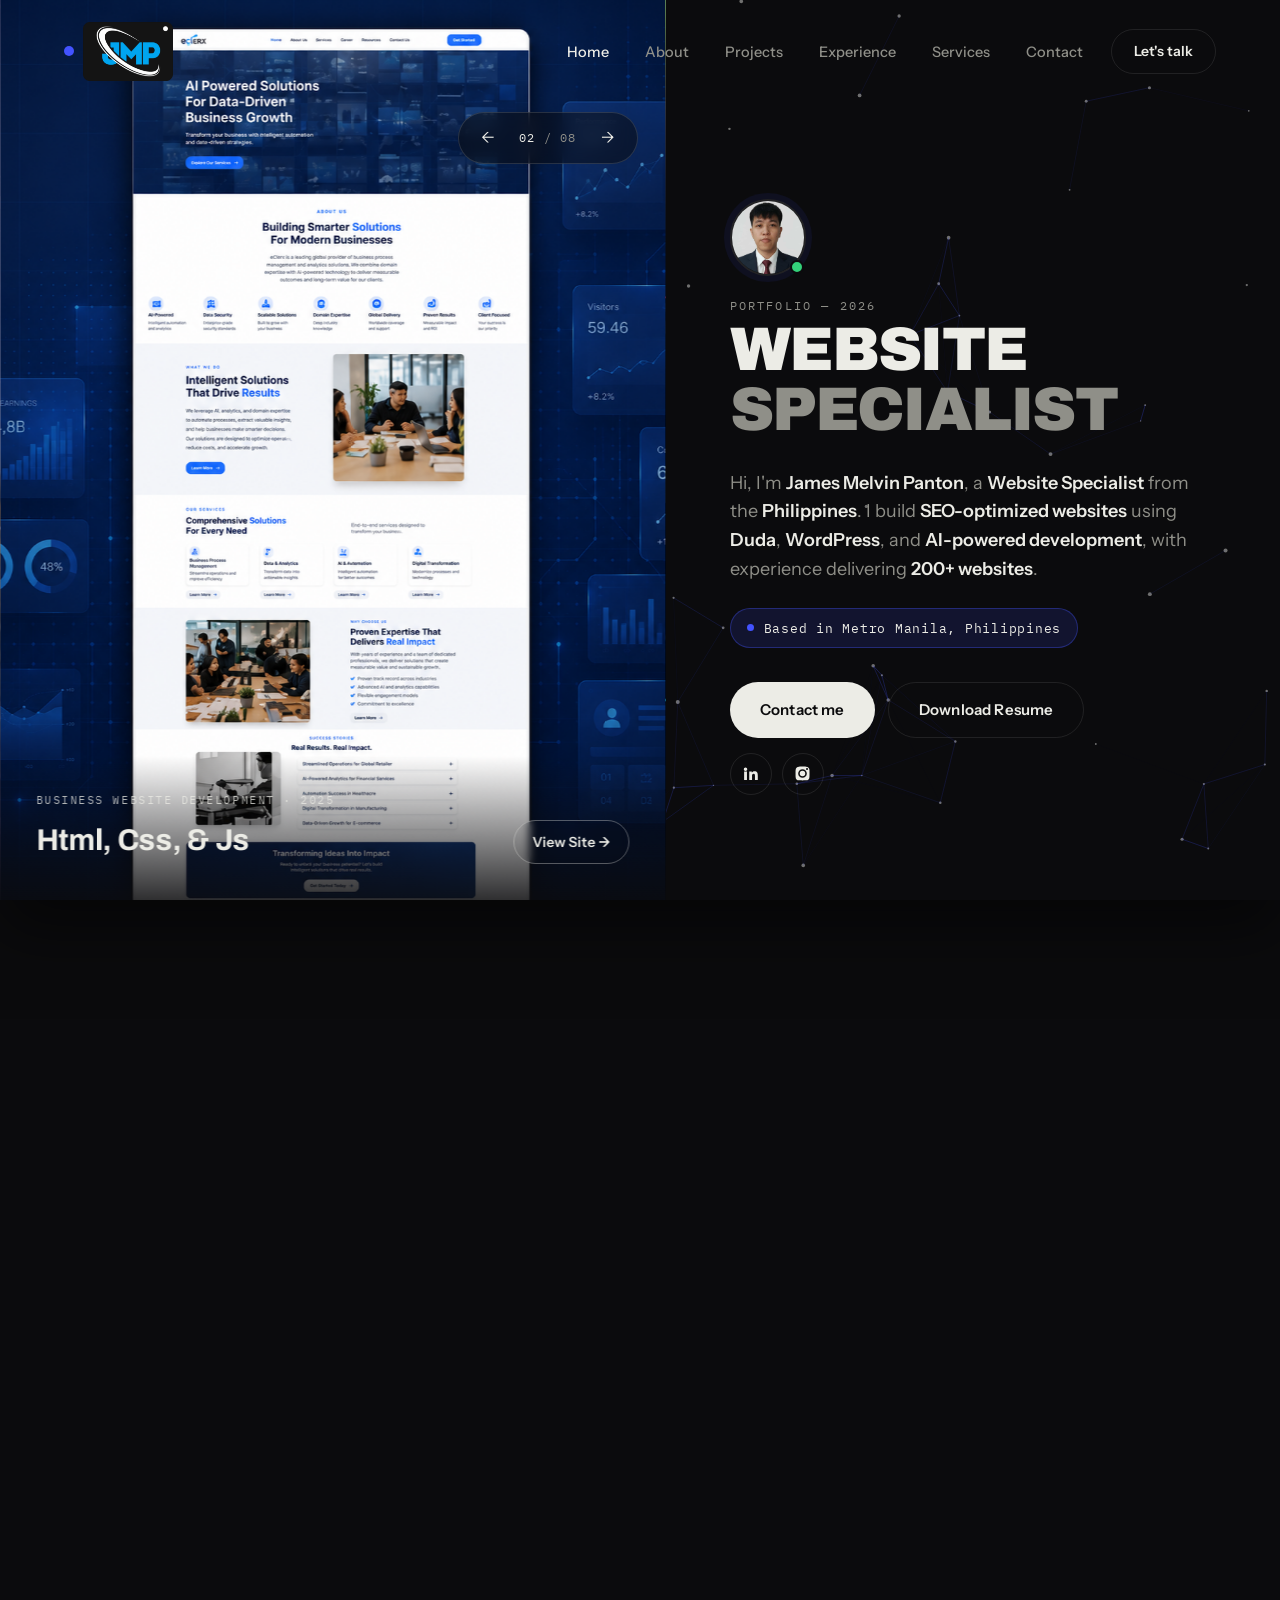
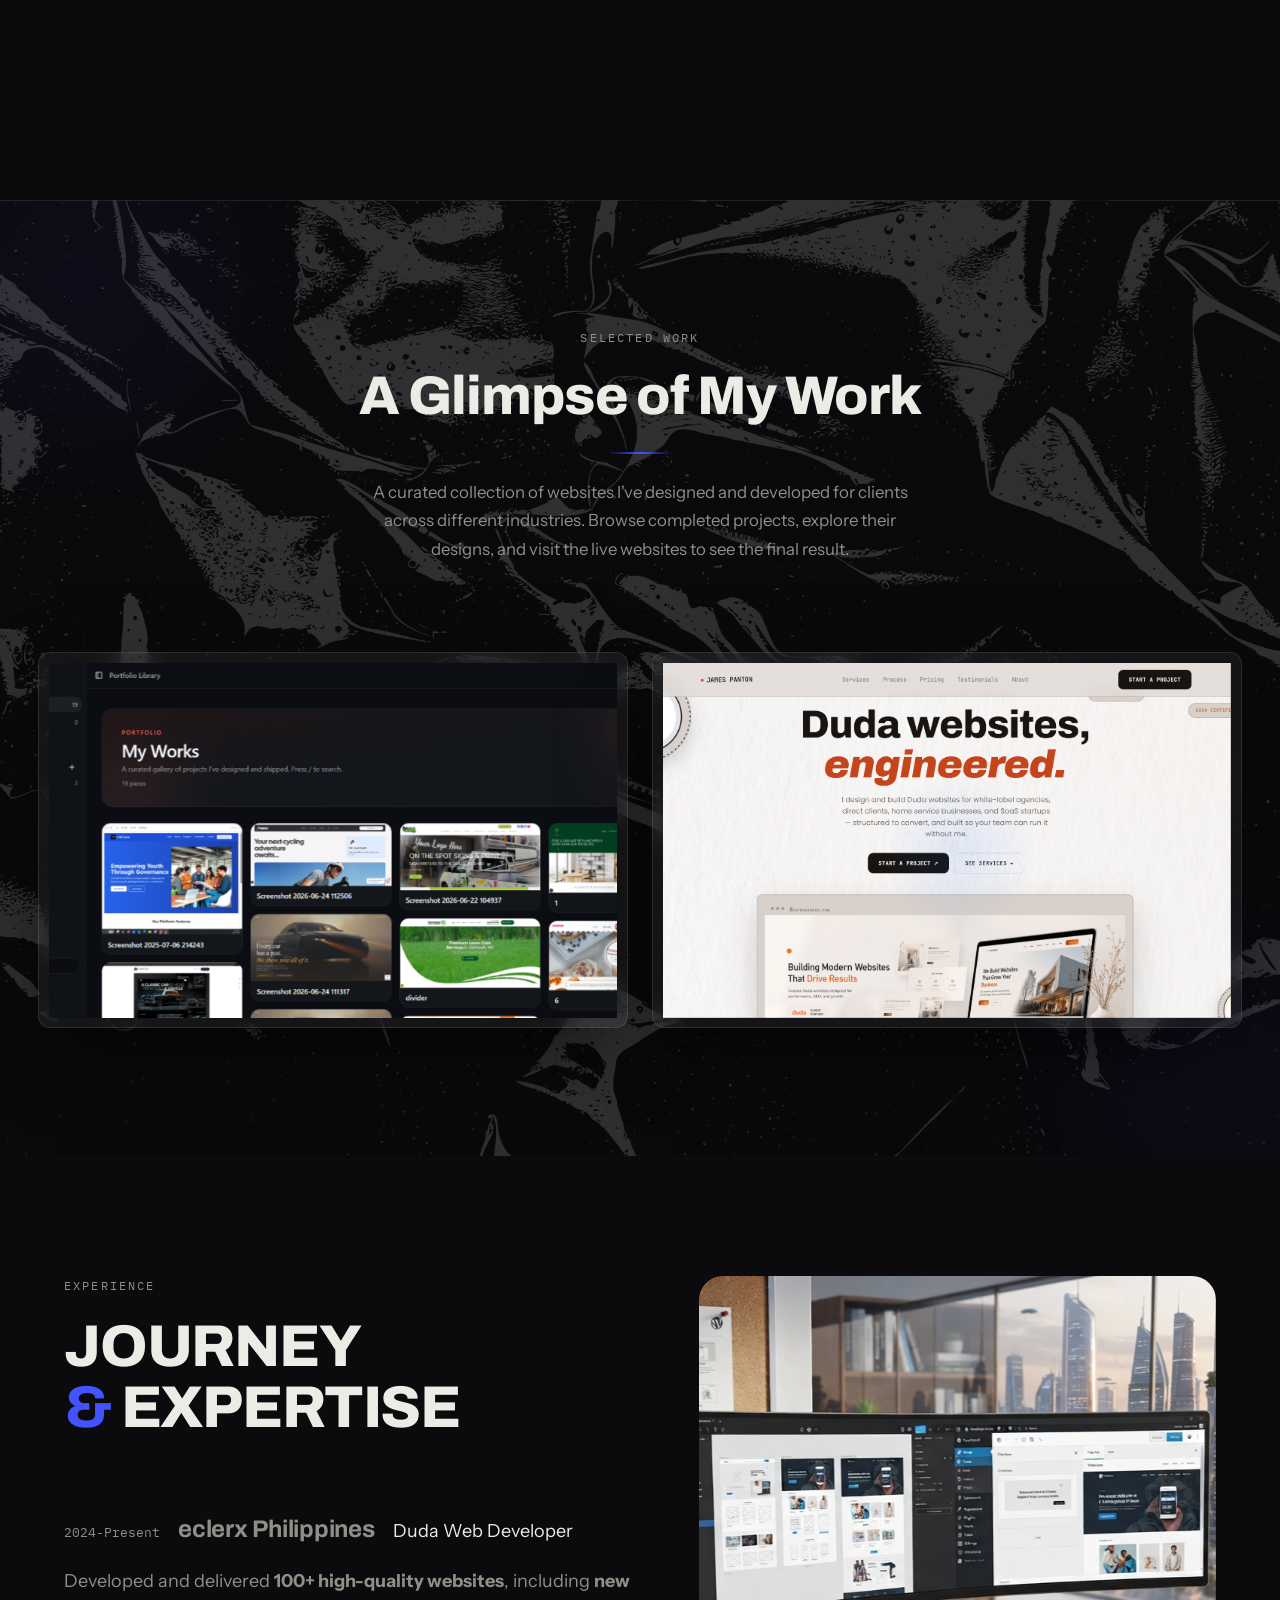
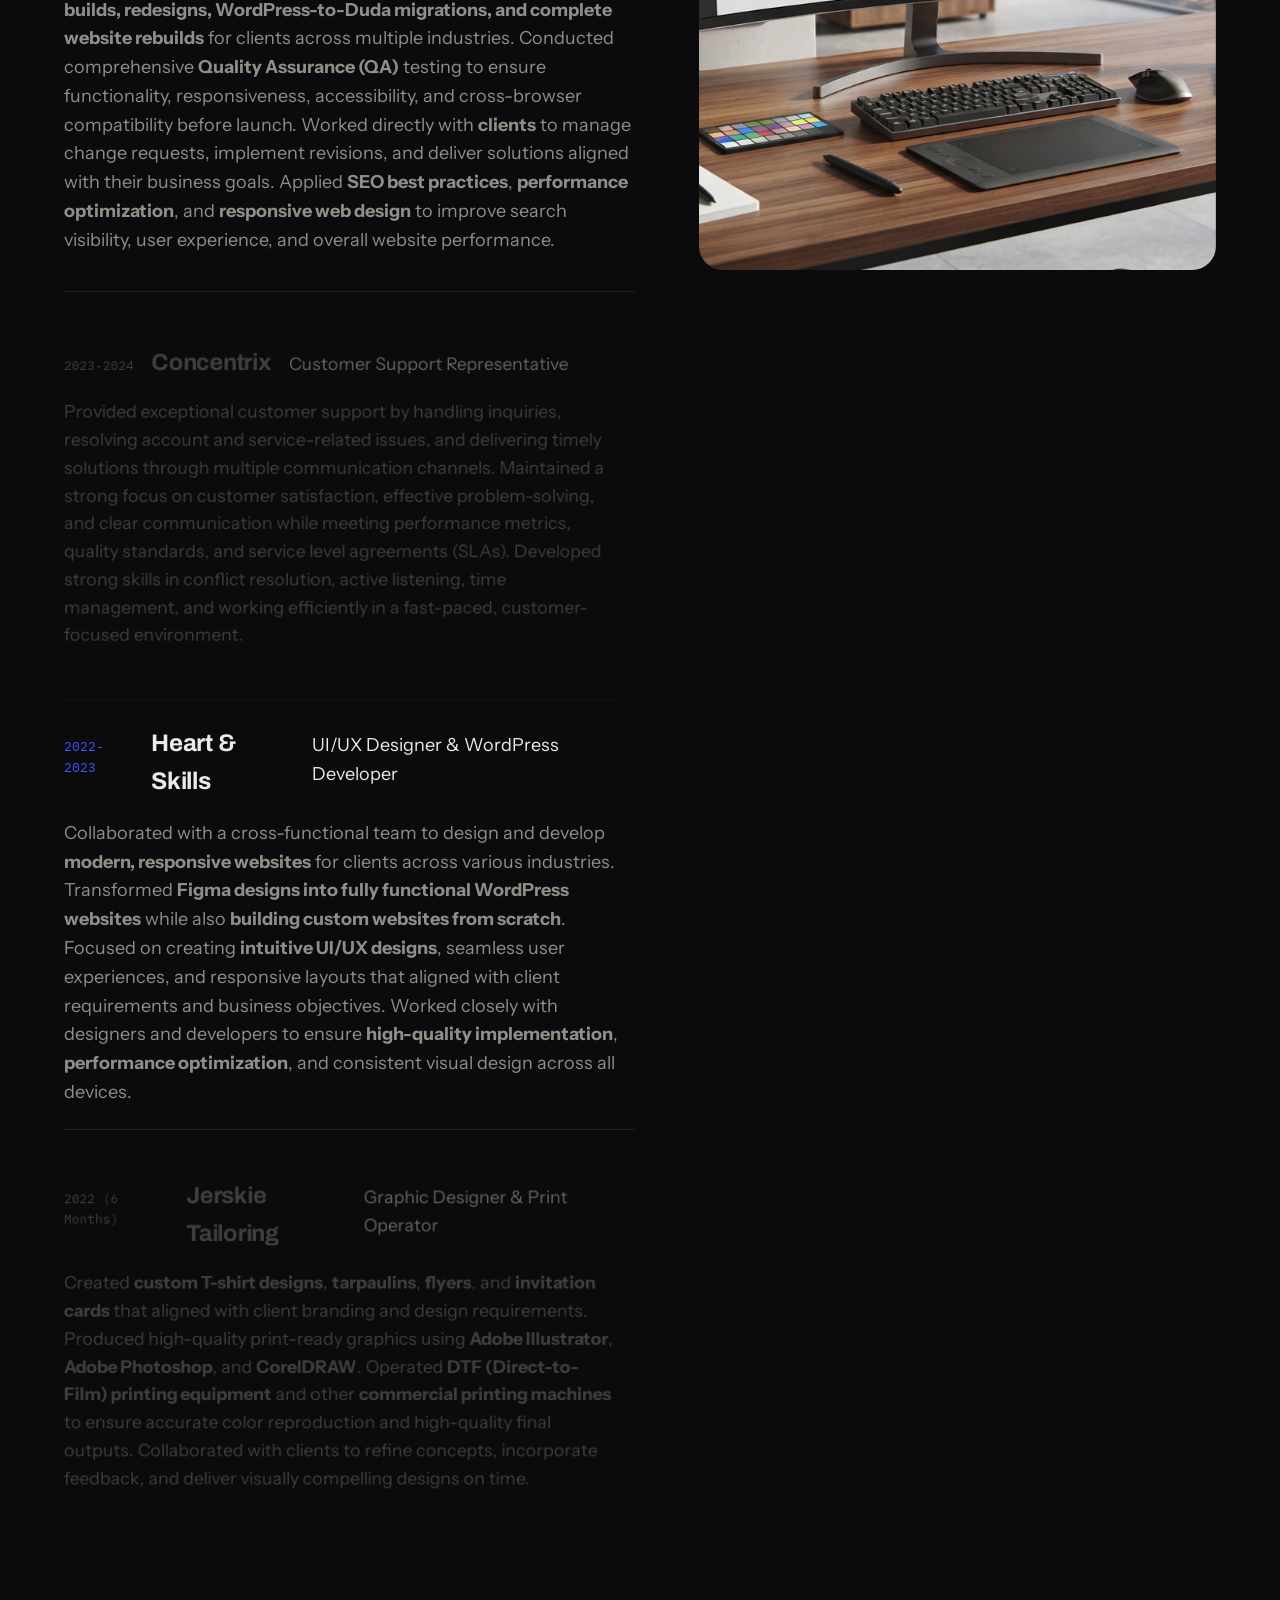
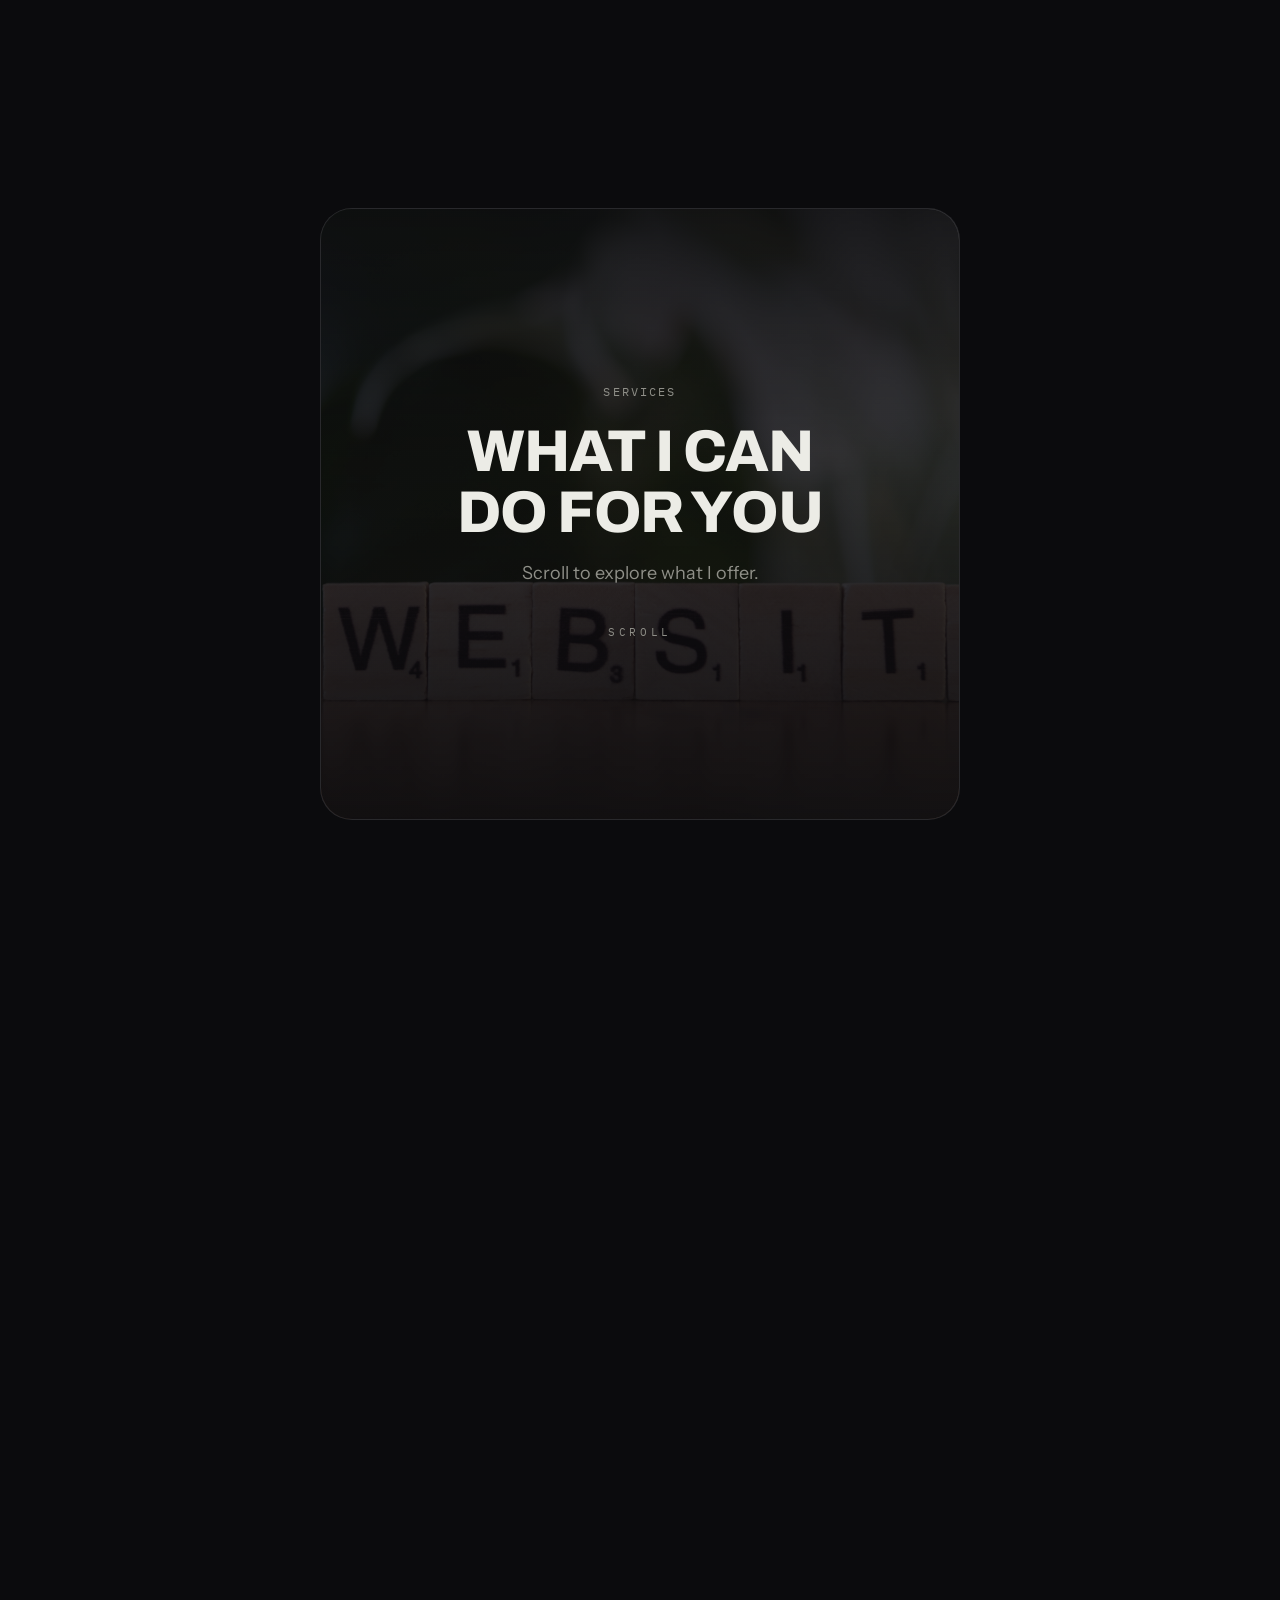
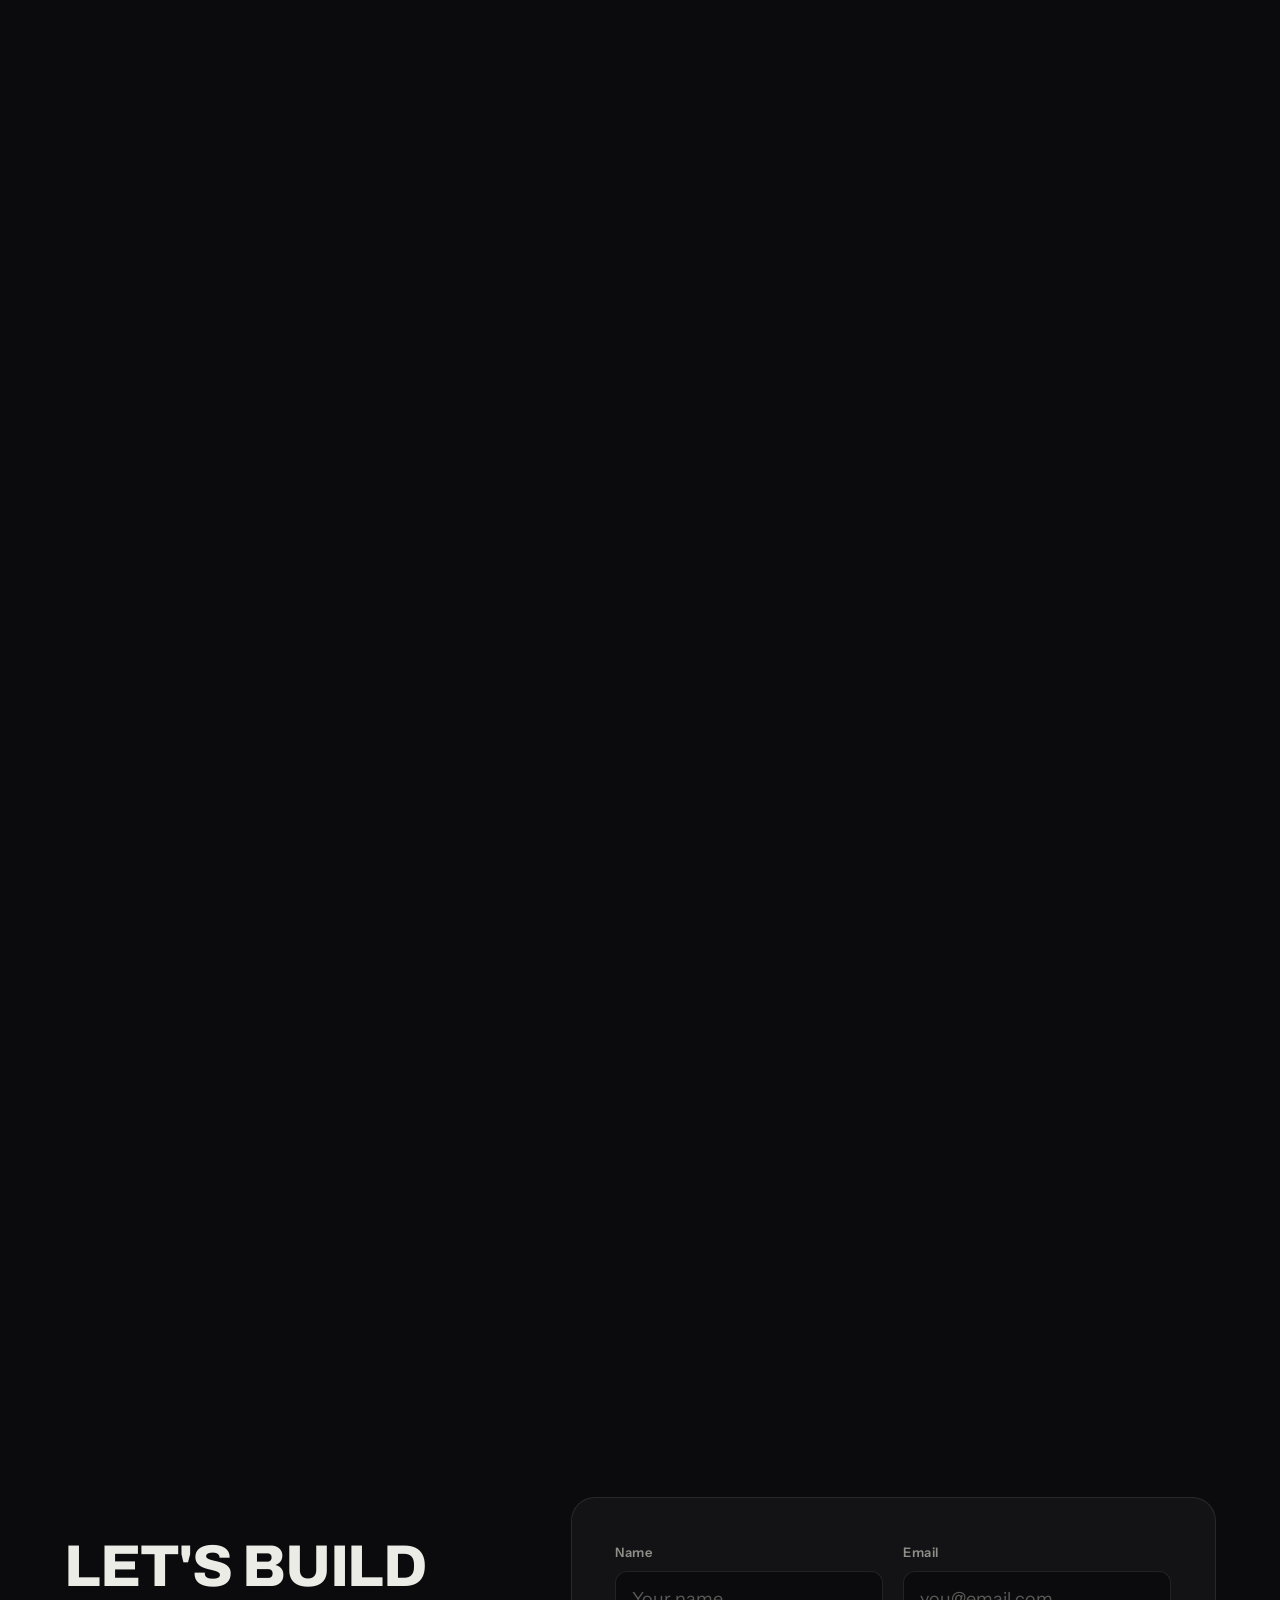
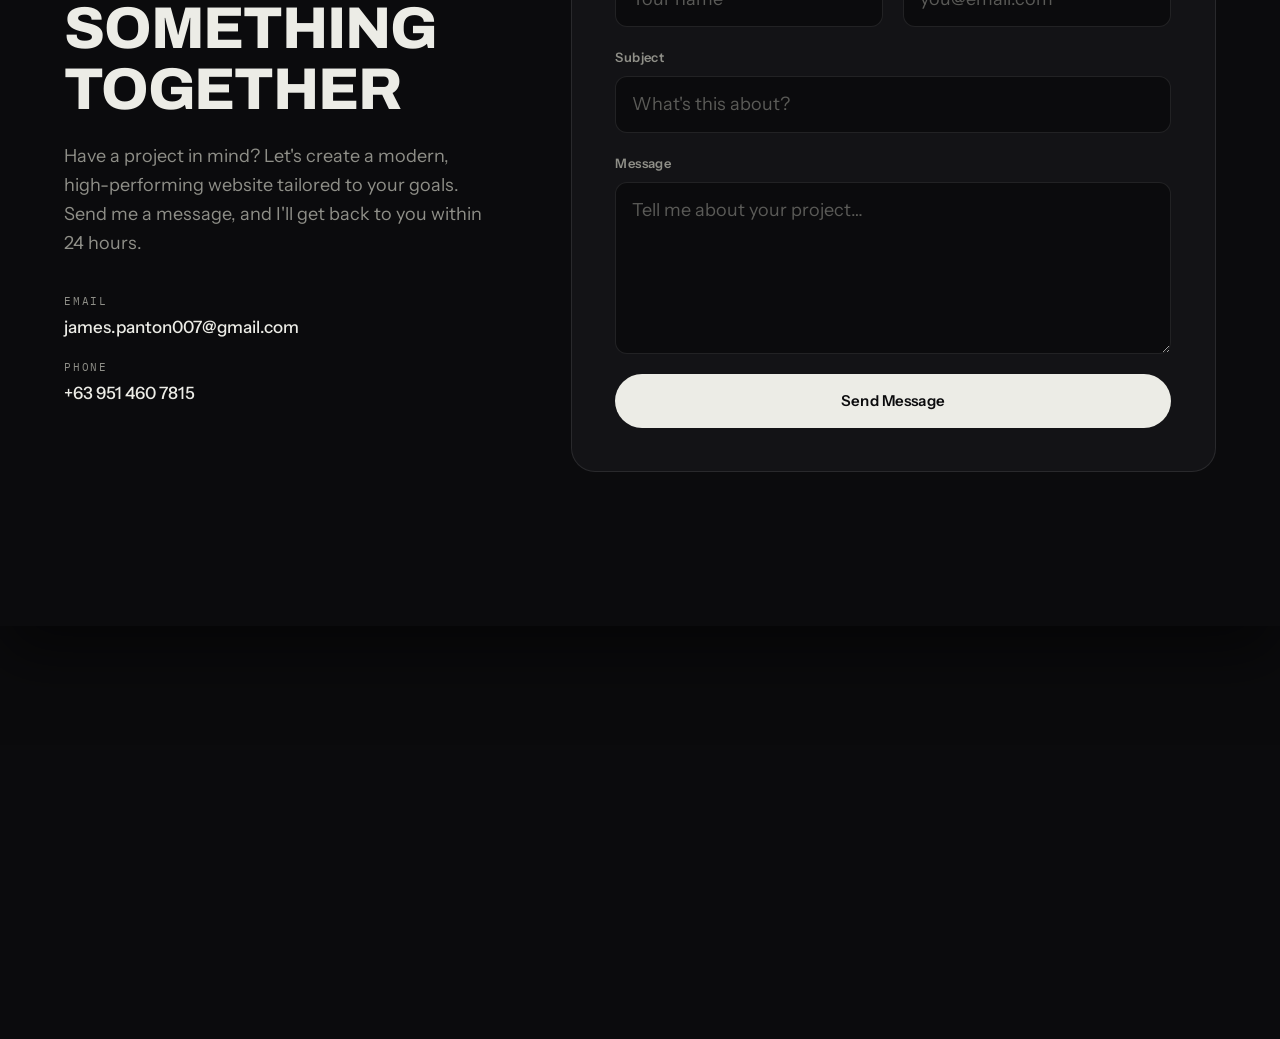
==== commit 7aa5b0ce: "upadated" ====
--- a/index.html
+++ b/index.html
@@ -355,40 +355,52 @@
         designs, and visit the live websites to see the final result.
       </p>
     </header>
-
+<div class="projects-button1">
     <!-- ===== Middle area: large preview image in glass frame ===== -->
-    <div class="pg-preview pg-reveal" style="--pg-delay: 120ms;">
-      <div class="pg-preview-frame">
-        <img
-          class="pg-preview-img"
-          src="assest/updatedlibrary.png"
-          alt="Dashboard-style preview of multiple client project thumbnails"
-          width="1400"
-          height="900"
-          loading="lazy"
-        />
-        <span class="pg-preview-glow" aria-hidden="true"></span>
-      </div>
-    </div>
-
+ <div class="pg-preview pg-reveal" style="--pg-delay: 120ms;">
+  <div class="pg-preview-frame pg-preview-frame--library">
+    <a href="assest/updatedlibrary.png" target="_blank">
+      <img
+        class="pg-preview-img"
+        src="assest/updatedlibrary.png"
+        alt="Dashboard-style preview of multiple client project thumbnails"
+        width="1400"
+        height="900"
+        loading="lazy"
+      />
+    </a>
+    <span class="pg-corner tl" aria-hidden="true"></span>
+    <span class="pg-corner tr" aria-hidden="true"></span>
+    <span class="pg-corner bl" aria-hidden="true"></span>
+    <span class="pg-corner br" aria-hidden="true"></span>
+    <span class="pg-preview-glow" aria-hidden="true"></span>
+  </div>
+</div>
+
+<div class="pg-preview pg-reveal" style="--pg-delay: 120ms;">
+  <div class="pg-preview-frame pg-preview-frame--duda">
+    <a href="assest/dude.png" target="_blank">
+      <img
+        class="pg-preview-img"
+        src="assest/dude.png"
+        alt="Duda website builder services preview"
+        width="1400"
+        height="900"
+        loading="lazy"
+      />
+    </a>
+    <span class="pg-corner tl" aria-hidden="true"></span>
+    <span class="pg-corner tr" aria-hidden="true"></span>
+    <span class="pg-corner bl" aria-hidden="true"></span>
+    <span class="pg-corner br" aria-hidden="true"></span>
+    <span class="pg-preview-glow" aria-hidden="true"></span>
+  </div>
+</div>
+</div>
     <!-- ===== CTA ===== -->
-    <div class="pg-cta-wrap pg-reveal" style="--pg-delay: 220ms;">
-   <a href="https://design-cache-zenko.lovable.app/"
-   target="_blank"
-   rel="noopener noreferrer"
-   class="pg-cta">
-  <span class="pg-cta-label">Browse All Projects</span>
-  <span class="pg-cta-icon" aria-hidden="true">
-    <svg viewBox="0 0 24 24" width="18" height="18" fill="none" xmlns="http://www.w3.org/2000/svg">
-      <path d="M5 12h14M13 6l6 6-6 6"
-        stroke="currentColor"
-        stroke-width="2"
-        stroke-linecap="round"
-        stroke-linejoin="round"/>
-    </svg>
-  </span>
-</a>
-    </div>
+    
+   
+    
 
   </div>
 
--- a/css/style.css
+++ b/css/style.css
@@ -578,15 +578,18 @@
 
 .about {
   position: sticky;
-  top: 0;
+  top: 0px;
   height: 100svh;
   display: flex;
   align-items: center;
+  color: rgb(22, 22, 26);
   overflow: hidden;
-
-  /* Light panel — breaks up the dark theme */
-  background: #fafafa;
-  color: #16161a;
+  background-image: 
+    linear-gradient(rgba(250, 250, 250, 0.10), rgba(250, 250, 250, 0.85)),
+    url('/assest/background-4.webp');
+  background-size: cover;
+  background-position: center;
+  background-repeat: no-repeat;
 }
 
 /* Inverted palette inside the light panel */
--- a/css/project-gallery.css
+++ b/css/project-gallery.css
@@ -37,9 +37,15 @@
   position: relative;
   background: var(--pg-bg);
   color: var(--pg-text);
-  padding: clamp(72px, 10vw, 140px) clamp(20px, 5vw, 64px);
+  padding: clamp(72px, 10vw, 140px) clamp(16px, 3vw, 40px);
   overflow: hidden;
   isolation: isolate;
+    background-image: 
+    linear-gradient(rgba(11, 11, 13, 0.85), rgba(11, 11, 13, 0.85)),
+    url('/assest/bg3.jpg');
+  background-size: cover;
+  background-position: center;
+  background-repeat: no-repeat;
 }
 
 .pg-container {
@@ -47,6 +53,8 @@
   z-index: 2;
   max-width: var(--pg-max-w);
   margin: 0 auto;
+   max-width: 1720px;
+
 }
 
 /* ============================== HEADER ============================== */
@@ -97,7 +105,7 @@
 
 .pg-preview {
   margin: clamp(48px, 7vw, 88px) auto 0;
-  max-width: 1290px;
+   max-width: none; /* remove the old 1290px cap so each card can grow */
 }
 
 .pg-preview-frame {
@@ -126,7 +134,7 @@
   display: block;
   width: 100%;
   height: auto;
-  aspect-ratio: 16 / 10;
+ aspect-ratio: 4 / 2.6; /* shorter/wider than 16/10 — fills horizontal space better without cards getting too tall */
   object-fit: cover;
   border-radius: calc(var(--pg-radius-lg) - 8px);
   transition: transform 900ms var(--pg-ease);
@@ -340,4 +348,231 @@
     transition: none;
     animation: none;
   }
+}
+
+
+.projects-button1 {
+    display: grid;
+    grid-template-columns: repeat(2, minmax(0, 1fr));
+     max-width: 100%; /* let it fill pg-container instead of capping at 1600px */
+  gap: 24px; 
+    max-width: 1600px;
+    margin: 0 auto;
+    align-items: start;
+}
+
+
+/* Preview container */
+.pg-preview {
+    width: 100%;
+}
+
+
+/* Glass frame */
+.pg-preview-frame {
+    position: relative;
+    width: 100%;
+    overflow: hidden;
+    border-radius: 24px;
+    background: rgba(255,255,255,0.05);
+    backdrop-filter: blur(12px);
+}
+
+
+/* Image */
+.pg-preview-img {
+    display: block;
+    width: 100%;
+    height: auto;
+    aspect-ratio: 16 / 10;
+    object-fit: cover;
+    border-radius: inherit;
+}
+
+
+/* Glow effect */
+.pg-preview-glow {
+    position: absolute;
+    inset: 0;
+    pointer-events: none;
+    background: radial-gradient(
+        circle at center,
+        rgba(255,255,255,0.15),
+        transparent 60%
+    );
+    opacity: 0;
+    transition: opacity .3s ease;
+}
+
+
+.pg-preview-frame:hover .pg-preview-glow {
+    opacity: 1;
+}
+
+
+/* Tablet */
+@media (max-width: 1100px) {
+    .projects-button1 {
+        grid-template-columns: 1fr;
+        gap: 28px;
+    }
+
+    .pg-preview-img {
+        aspect-ratio: 16 / 9;
+    }
+
+    .projects-button {
+        grid-template-columns: 1fr;
+        gap: 28px;
+    }
+}
+
+
+/* Mobile */
+@media (max-width: 600px) {
+    .projects-button1 {
+        gap: 20px;
+        padding: 0 16px;
+    }
+
+
+    .pg-preview-frame {
+        border-radius: 18px;
+    }
+
+    .pg-preview-img {
+        aspect-ratio: 4 / 3;
+    }
+}
+
+.pg-preview-frame {
+  position: relative;
+  overflow: hidden;
+  border-radius: 12px;
+  isolation: isolate;
+}
+
+/* Dim + slight zoom on the image itself */
+.pg-preview-img {
+  display: block;
+  width: 100%;
+  height: auto;
+  transition: transform 0.6s cubic-bezier(0.16, 1, 0.3, 1),
+              filter 0.5s ease;
+}
+
+.pg-preview-frame:hover .pg-preview-img {
+  transform: scale(1.06);
+  filter: brightness(0.55) saturate(1.1);
+}
+
+/* Dark gradient wash, not flat overlay */
+.pg-preview-frame::before {
+  content: "";
+  position: absolute;
+  inset: 0;
+  background: linear-gradient(180deg, rgba(10,10,10,0) 40%, rgba(10,10,10,0.75) 100%);
+  opacity: 0;
+  transition: opacity 0.45s ease;
+  z-index: 2;
+  pointer-events: none;
+}
+
+.pg-preview-frame:hover::before {
+  opacity: 1;
+}
+
+/* Label + corner brackets, blueprint style */
+/* remove the old generic ::after label rule, replace with these two */
+
+.pg-preview-frame--library::after {
+  content: "→ Browse the project library";
+  position: absolute;
+  left: 50%;
+  bottom: 24px;
+  transform: translate(-50%, 12px);
+  color: #f5f1e8;
+  font-family: "Archivo", sans-serif;
+  font-size: 0.8rem;
+  font-weight: 600;
+  letter-spacing: 0.08em;
+  text-transform: uppercase;
+  padding: 10px 18px;
+  border: 1px solid rgba(245, 241, 232, 0.4);
+  border-radius: 999px;
+  background: rgba(10, 10, 10, 0.35);
+  backdrop-filter: blur(6px);
+  opacity: 0;
+  transition: opacity 0.4s ease 0.05s, transform 0.4s cubic-bezier(0.16, 1, 0.3, 1) 0.05s;
+  z-index: 3;
+  pointer-events: none;
+  white-space: nowrap;
+}
+
+.pg-preview-frame--duda::after {
+  content: "→ Explore Duda website services";
+  position: absolute;
+  left: 50%;
+  bottom: 24px;
+  transform: translate(-50%, 12px);
+  color: #f5f1e8;
+  font-family: "Archivo", sans-serif;
+  font-size: 0.8rem;
+  font-weight: 600;
+  letter-spacing: 0.08em;
+  text-transform: uppercase;
+  padding: 10px 18px;
+  border: 1px solid rgba(124, 136, 255, 0.5); /* accent-tinted border to differentiate */
+  border-radius: 999px;
+  background: rgba(67, 83, 255, 0.25); /* uses your --pg-accent tone */
+  backdrop-filter: blur(6px);
+  opacity: 0;
+  transition: opacity 0.4s ease 0.05s, transform 0.4s cubic-bezier(0.16, 1, 0.3, 1) 0.05s;
+  z-index: 3;
+  pointer-events: none;
+  white-space: nowrap;
+}
+
+.pg-preview-frame--library:hover::after,
+.pg-preview-frame--duda:hover::after {
+  opacity: 1;
+  transform: translate(-50%, 0);
+}
+
+.pg-preview-frame:hover::after {
+  opacity: 1;
+  transform: translate(-50%, 0);
+}
+
+/* Corner brackets that draw in on hover */
+.pg-preview-frame .pg-corner {
+  position: absolute;
+  width: 20px;
+  height: 20px;
+  border: 2px solid #f5f1e8;
+  opacity: 0;
+  transition: opacity 0.4s ease, transform 0.5s cubic-bezier(0.16, 1, 0.3, 1);
+  z-index: 3;
+  pointer-events: none;
+}
+
+.pg-corner.tl { top: 14px; left: 14px; border-right: none; border-bottom: none; transform: translate(-6px, -6px); }
+.pg-corner.tr { top: 14px; right: 14px; border-left: none; border-bottom: none; transform: translate(6px, -6px); }
+.pg-corner.bl { bottom: 14px; left: 14px; border-right: none; border-top: none; transform: translate(-6px, 6px); }
+.pg-corner.br { bottom: 14px; right: 14px; border-left: none; border-top: none; transform: translate(6px, 6px); }
+
+.pg-preview-frame:hover .pg-corner {
+  opacity: 1;
+  transform: translate(0, 0);
+}
+
+/* Existing glow, sit it below everything */
+.pg-preview-glow {
+  z-index: 1;
+}
+
+@media (max-width: 600px) {
+  .pg-preview-img {
+    aspect-ratio: 16 / 11;
+  }
 }
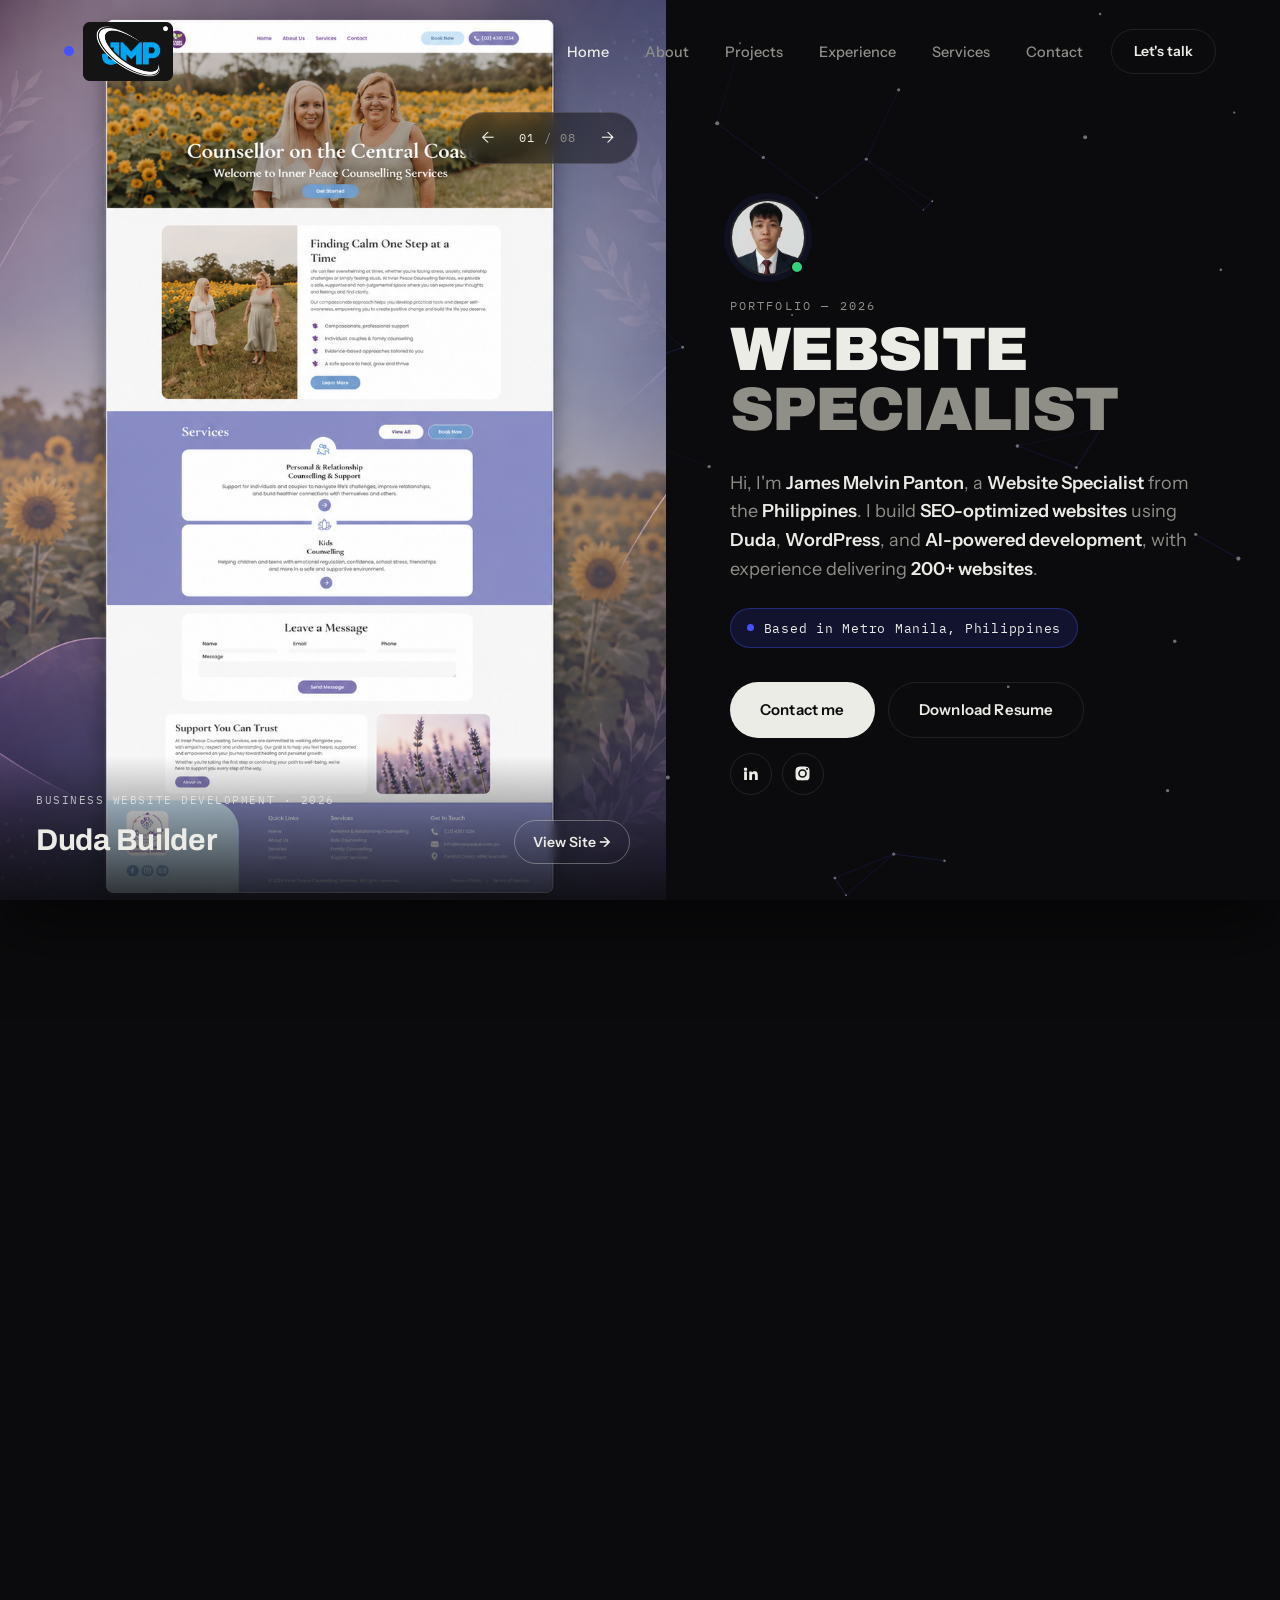
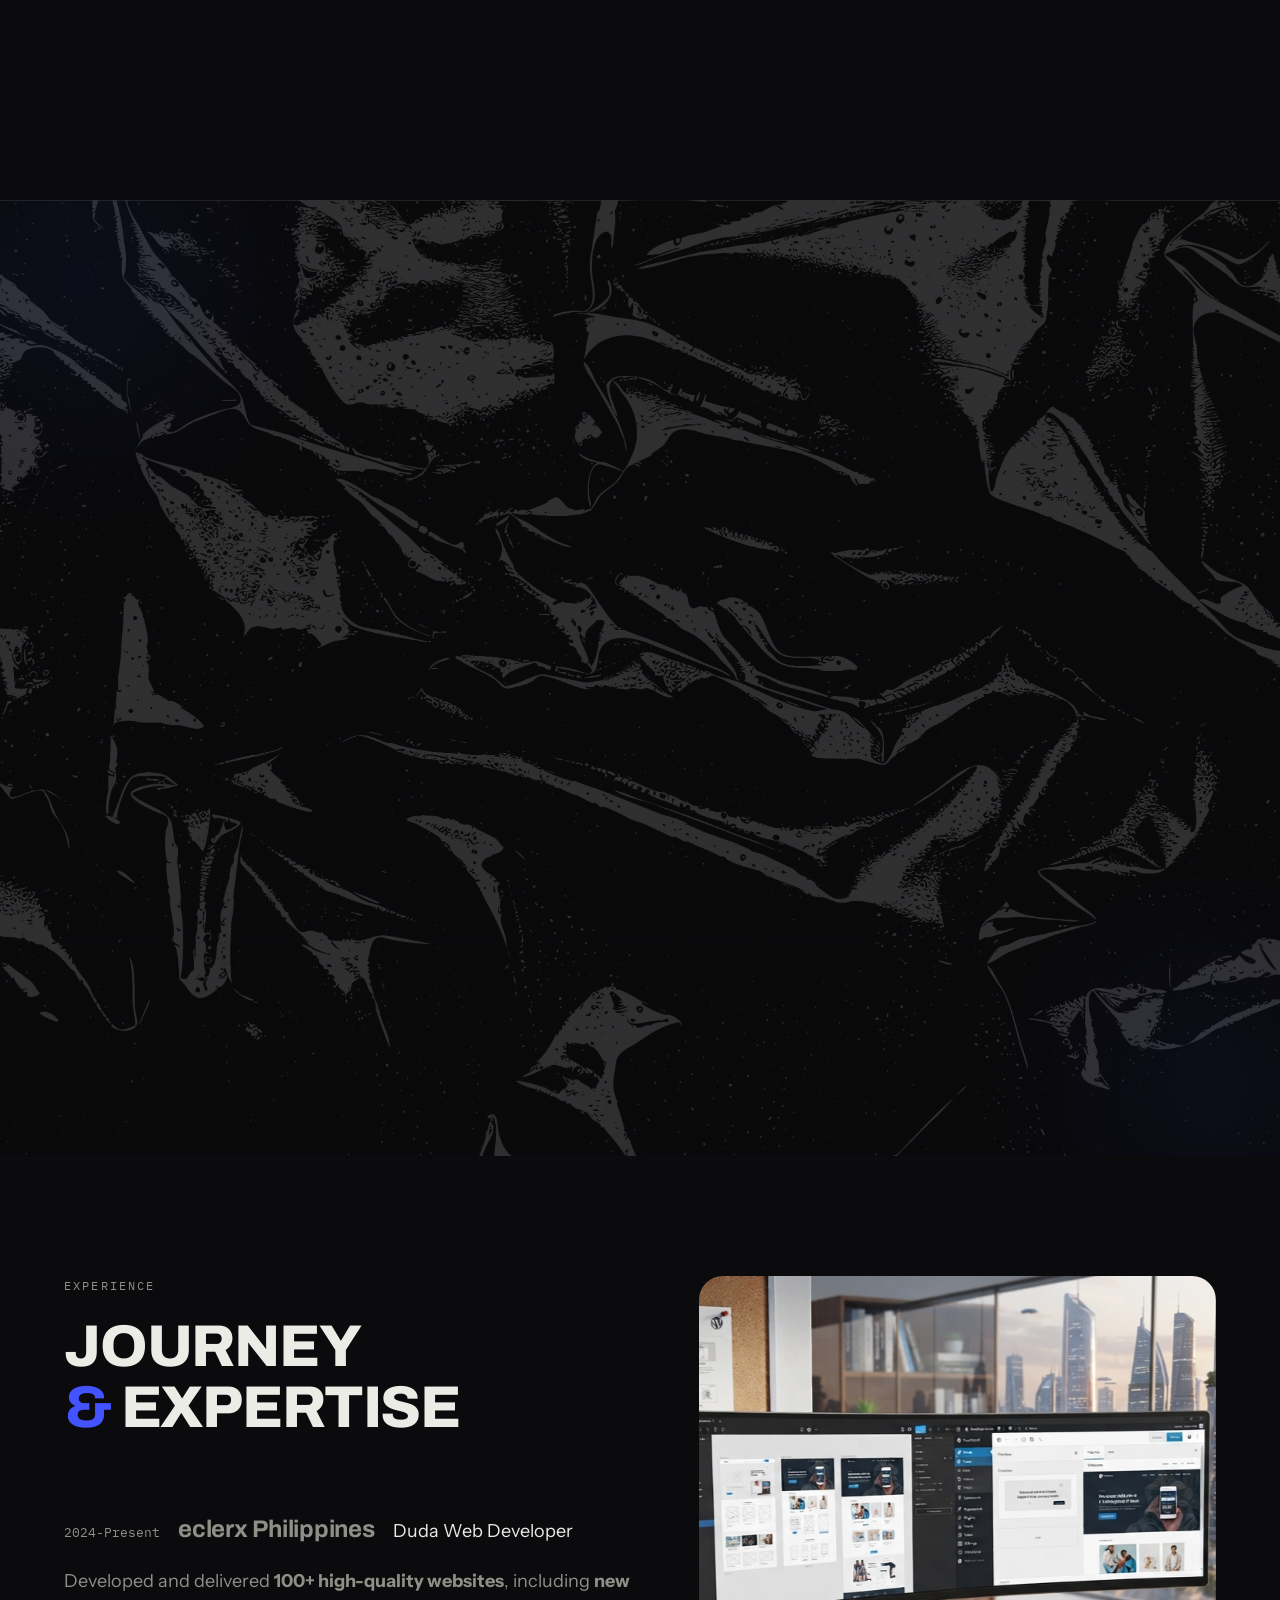
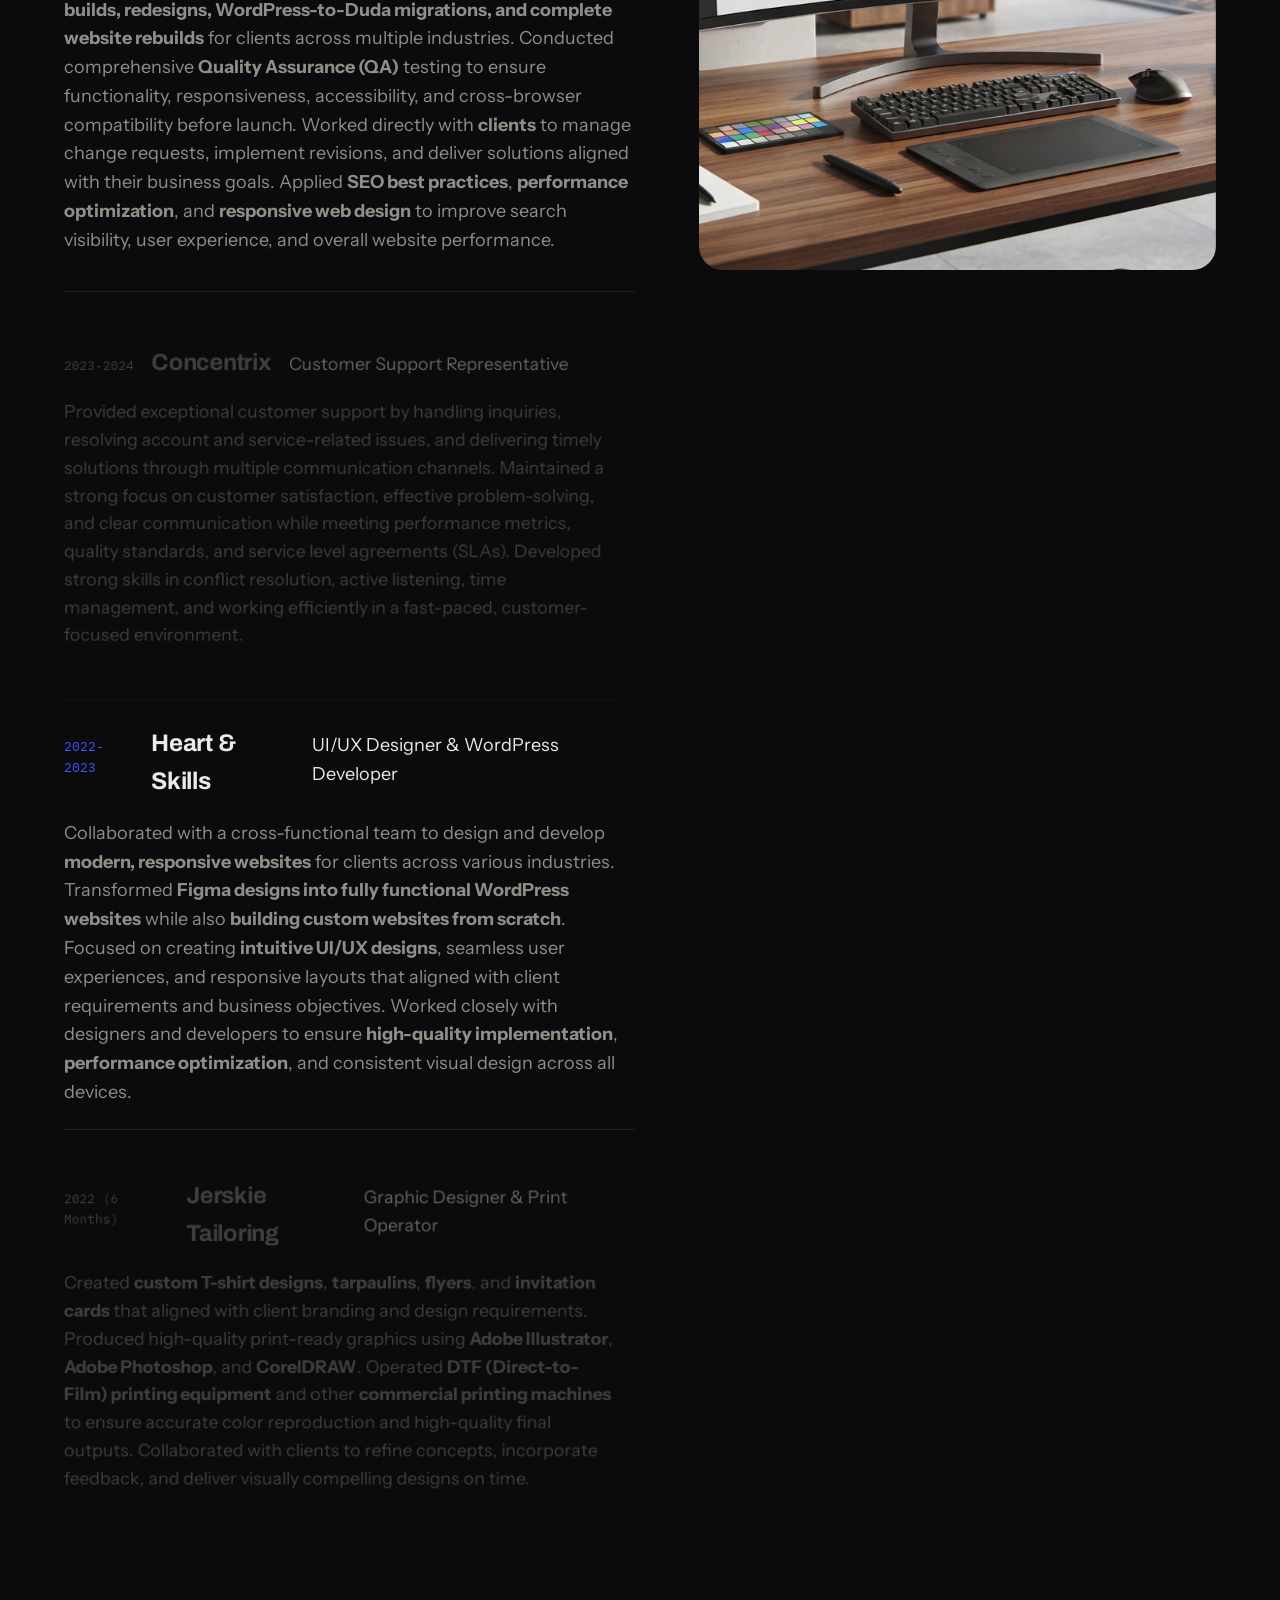
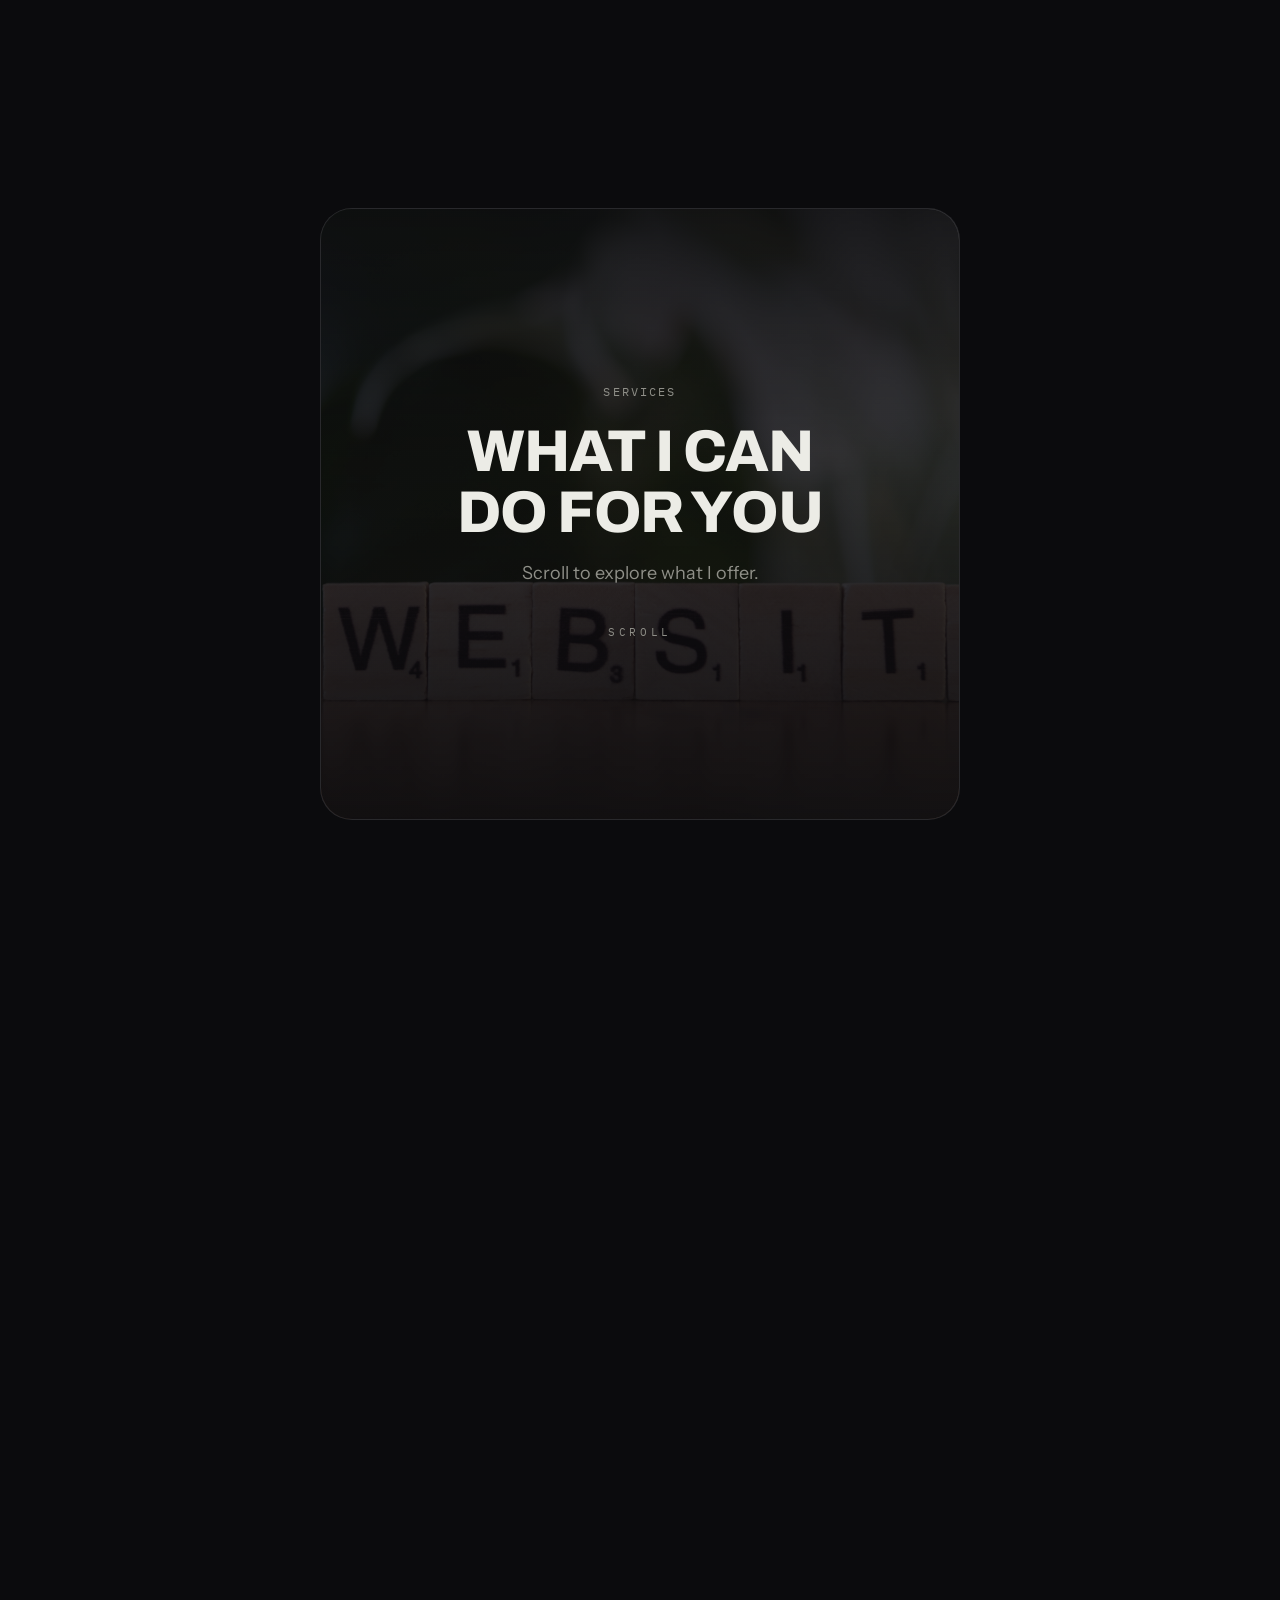
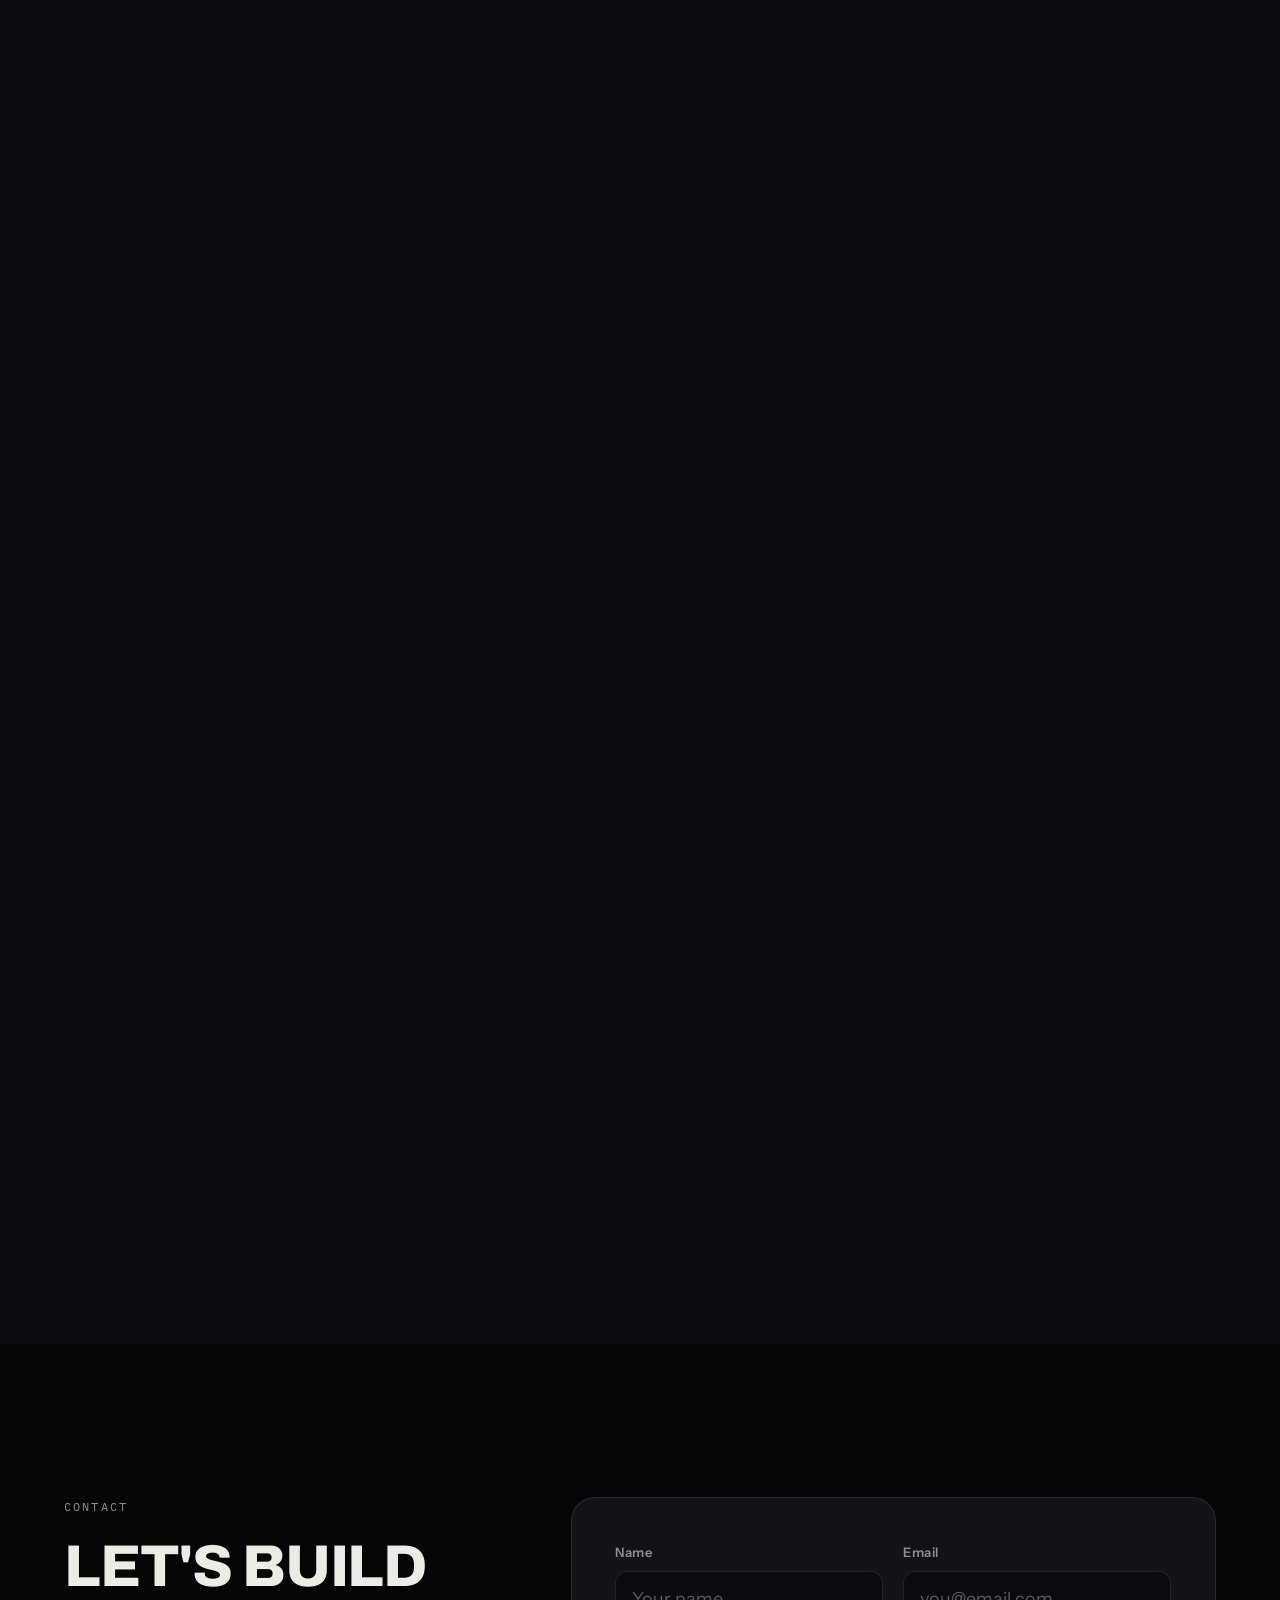
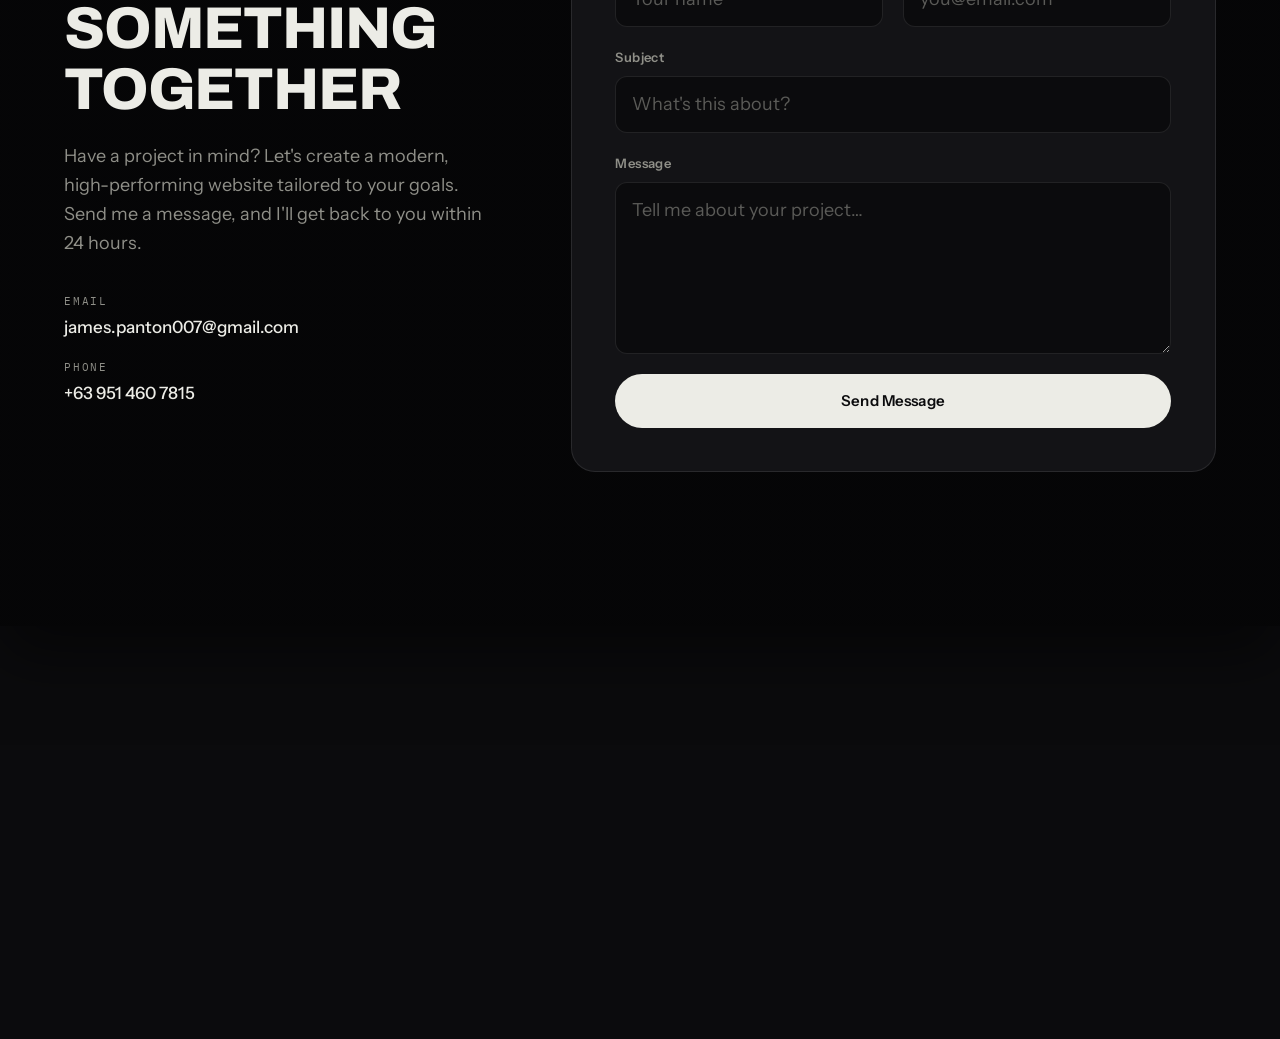
==== commit 45f474f0: "Update index.html" ====
--- a/index.html
+++ b/index.html
@@ -359,7 +359,7 @@
     <!-- ===== Middle area: large preview image in glass frame ===== -->
  <div class="pg-preview pg-reveal" style="--pg-delay: 120ms;">
   <div class="pg-preview-frame pg-preview-frame--library">
-    <a href="assest/updatedlibrary.png" target="_blank">
+    <a href="https://design-cache-zenko.lovable.app/" target="_blank">
       <img
         class="pg-preview-img"
         src="assest/updatedlibrary.png"
@@ -379,7 +379,7 @@
 
 <div class="pg-preview pg-reveal" style="--pg-delay: 120ms;">
   <div class="pg-preview-frame pg-preview-frame--duda">
-    <a href="assest/dude.png" target="_blank">
+    <a href="https://jamespanton.vercel.app/" target="_blank">
       <img
         class="pg-preview-img"
         src="assest/dude.png"
--- a/css/style.css
+++ b/css/style.css
@@ -1166,6 +1166,15 @@
 /* ==========================================================================
    6. CONTACT
    ========================================================================== */
+
+   .contact{
+   background-image: 
+    linear-gradient(rgba(0, 0, 0, 0.5), rgba(0, 0, 0, 0.5)),
+    url('/assest/bg4.jpg');
+  background-size: cover;
+  background-position: center;
+  background-repeat: no-repeat;
+   }
 .contact__grid {
   display: grid;
   grid-template-columns: 1fr 1.1fr;
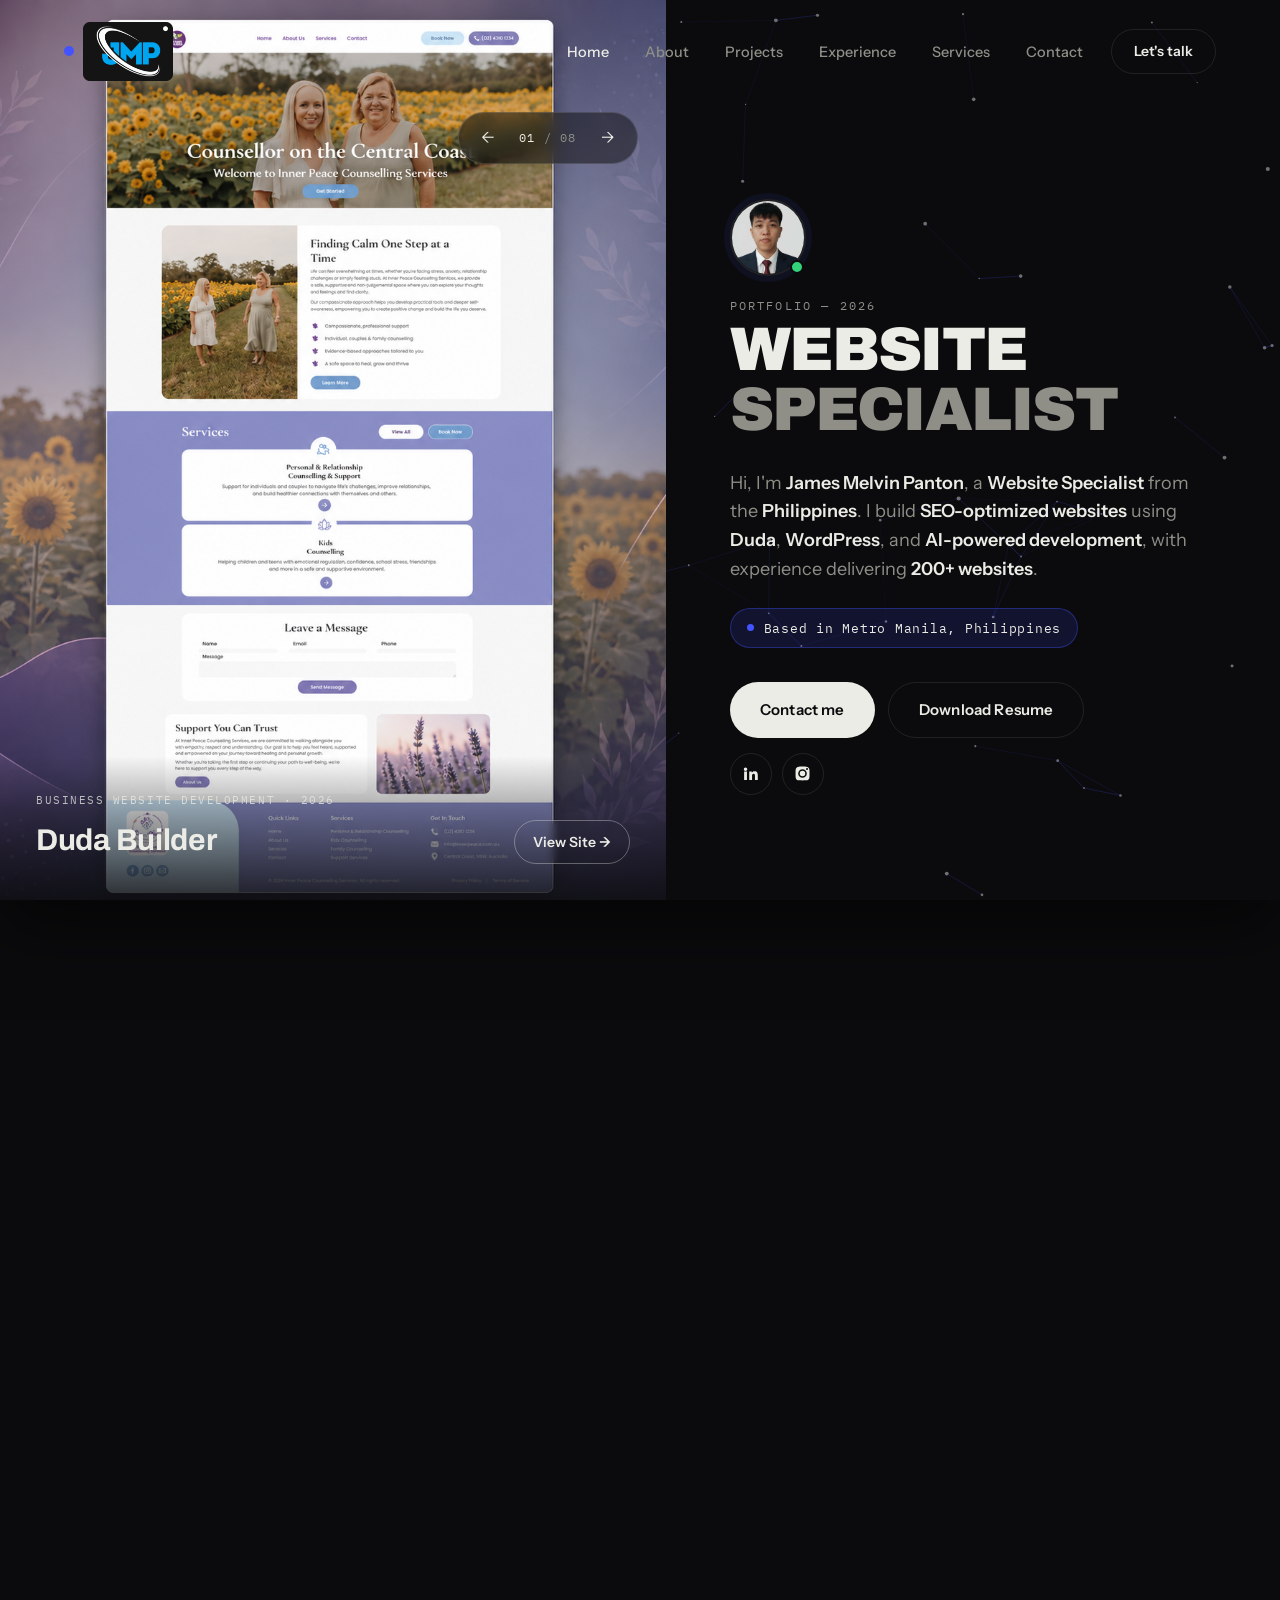
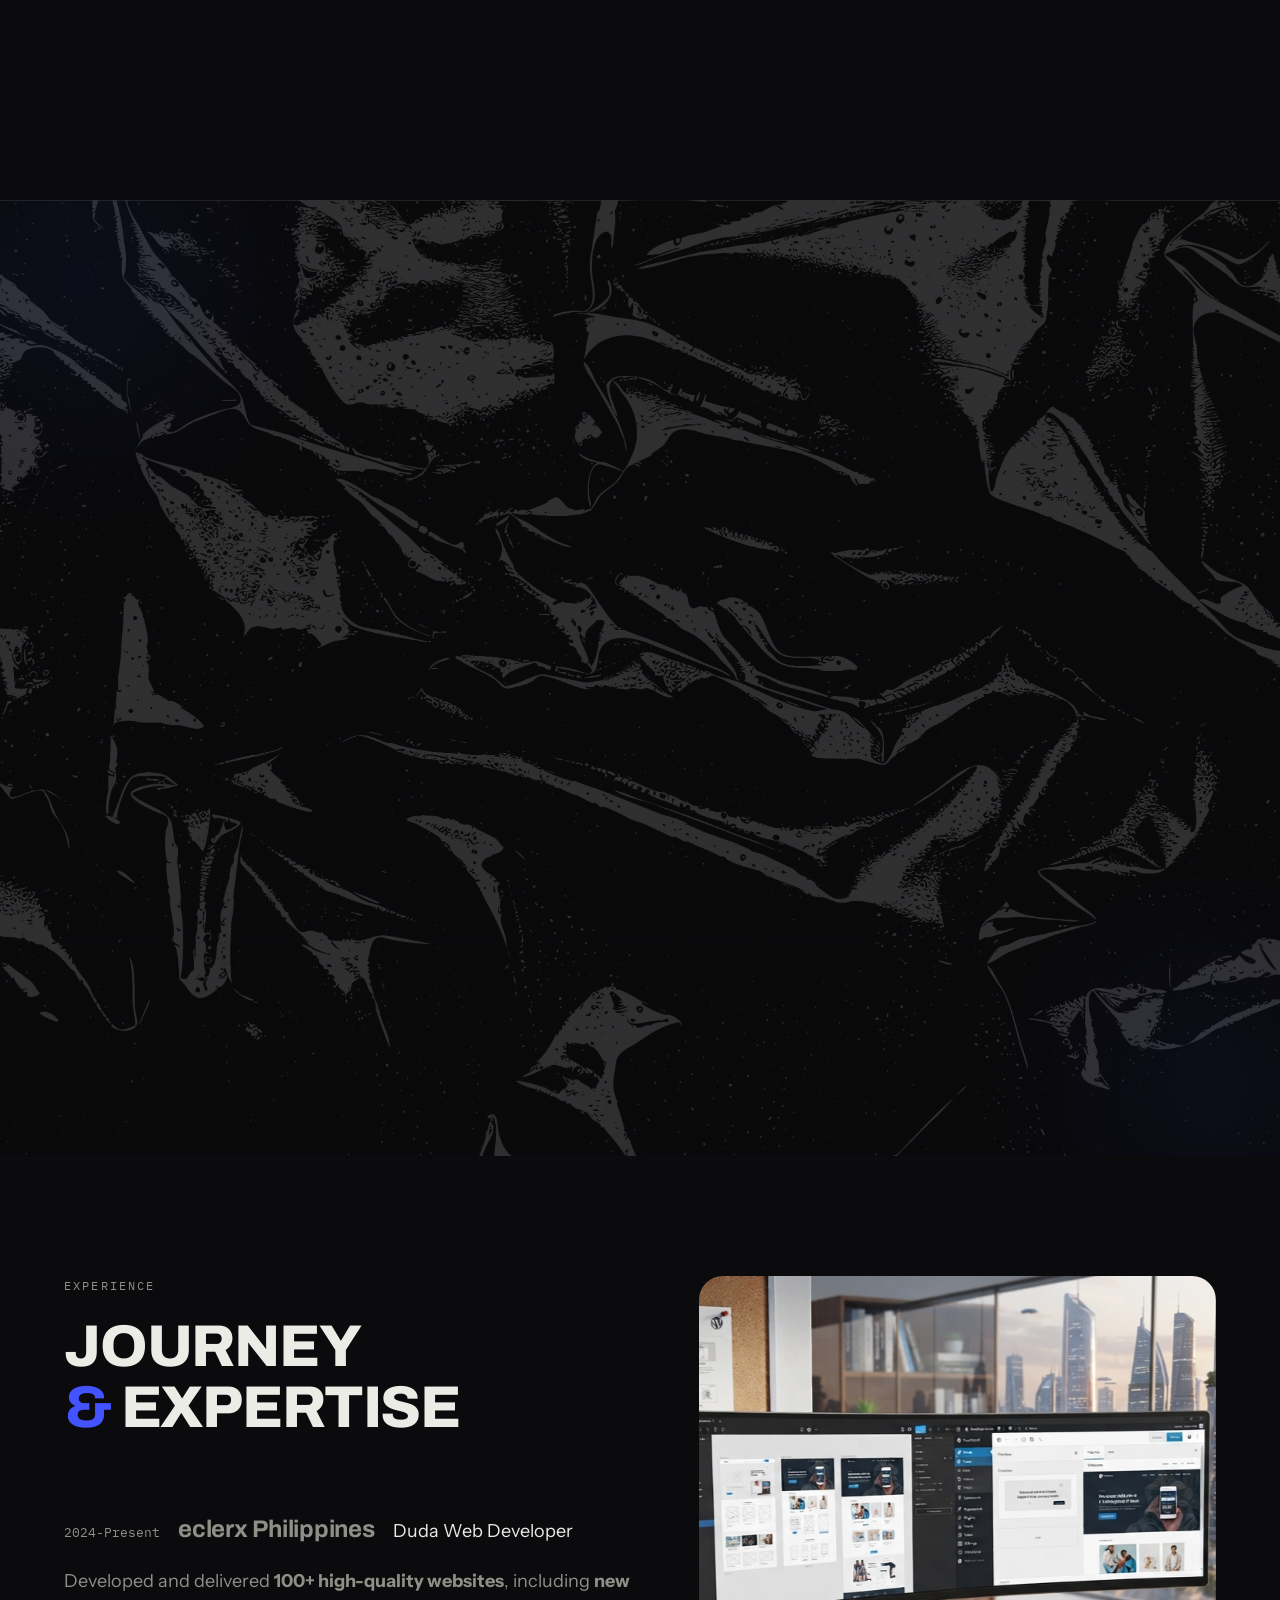
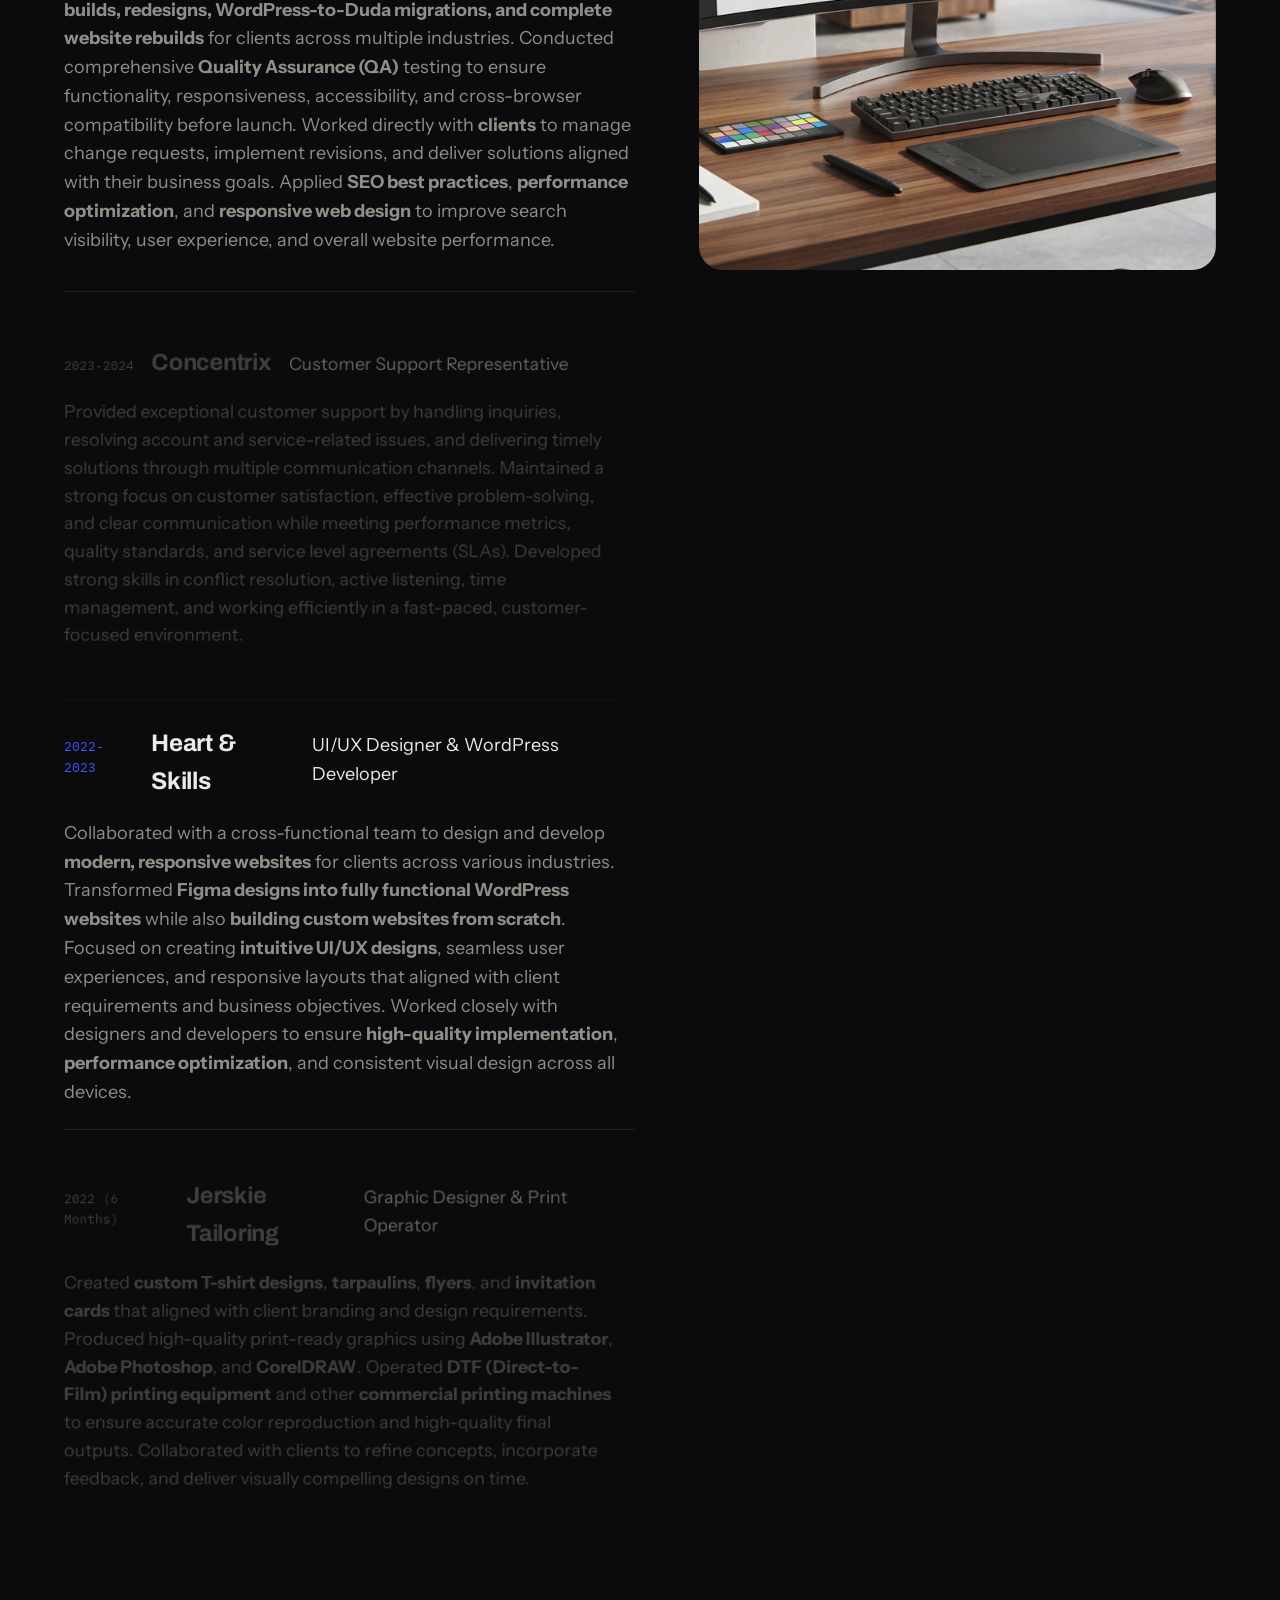
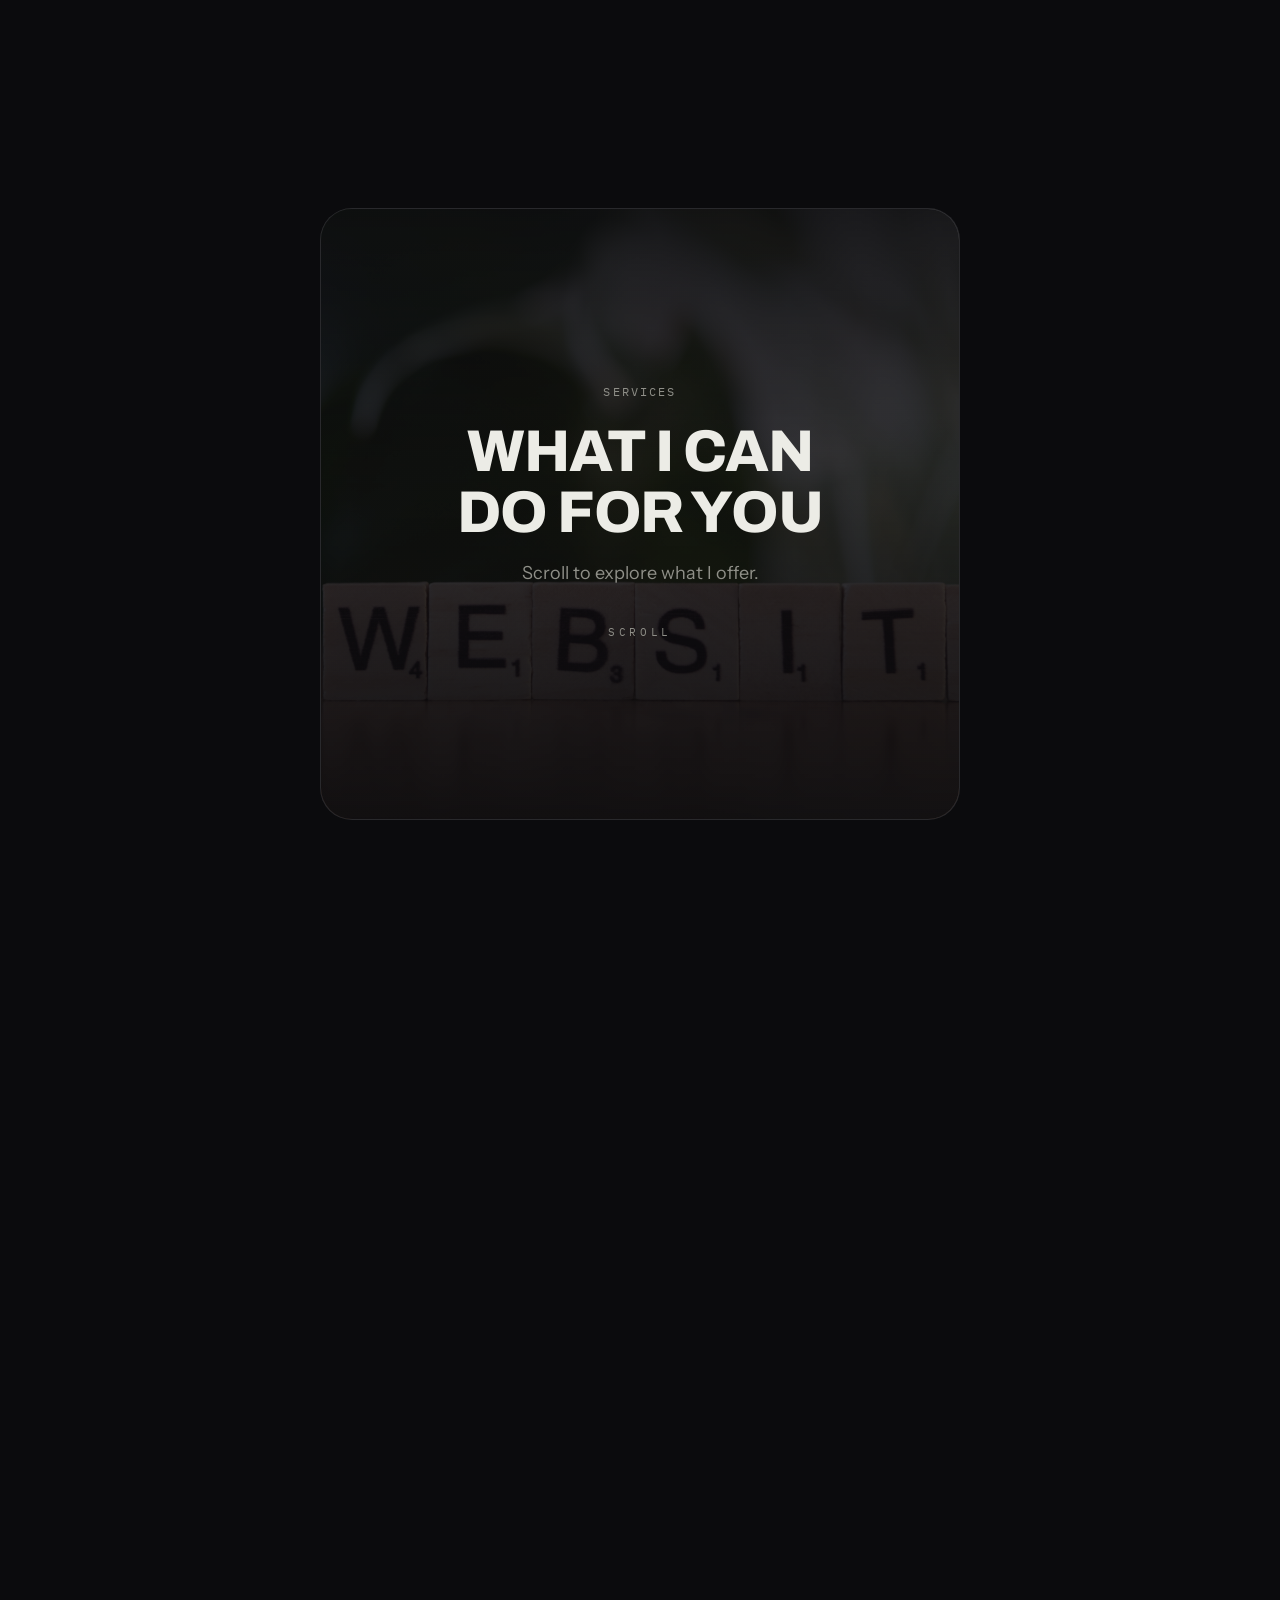
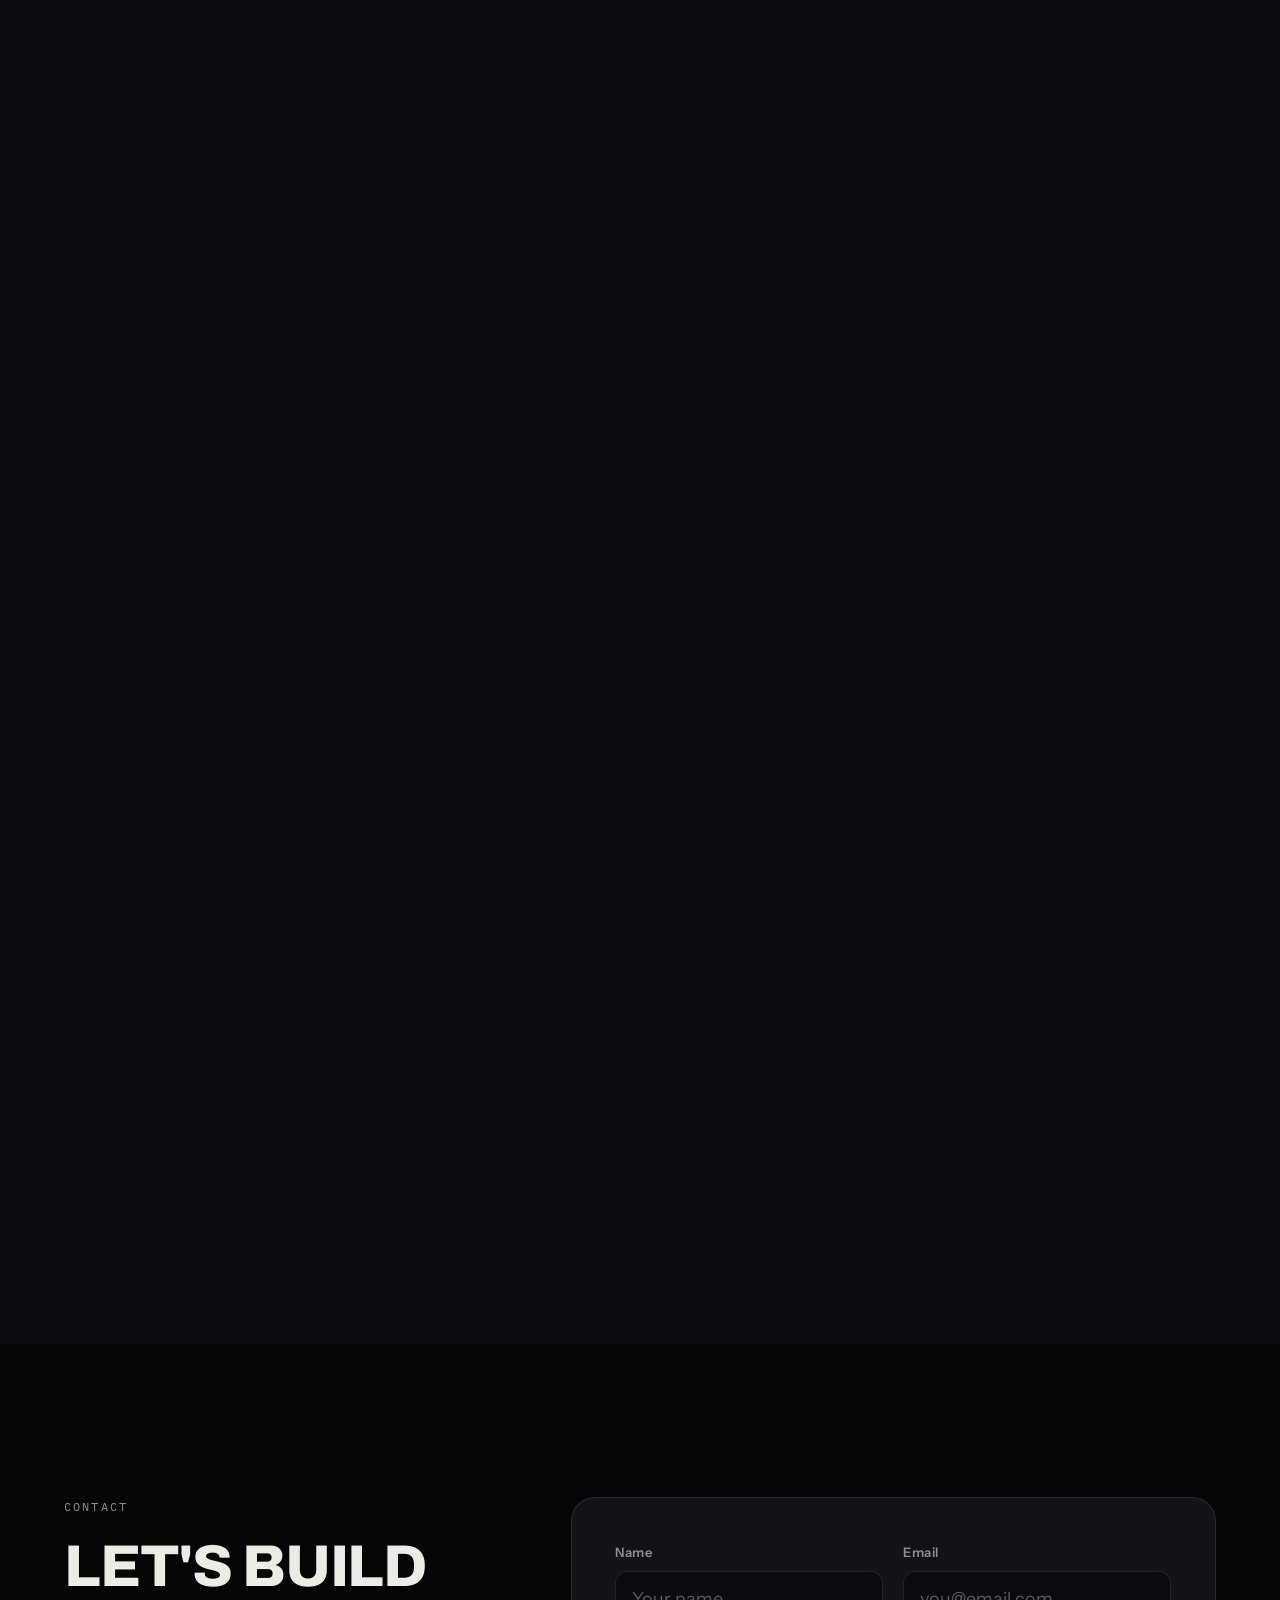
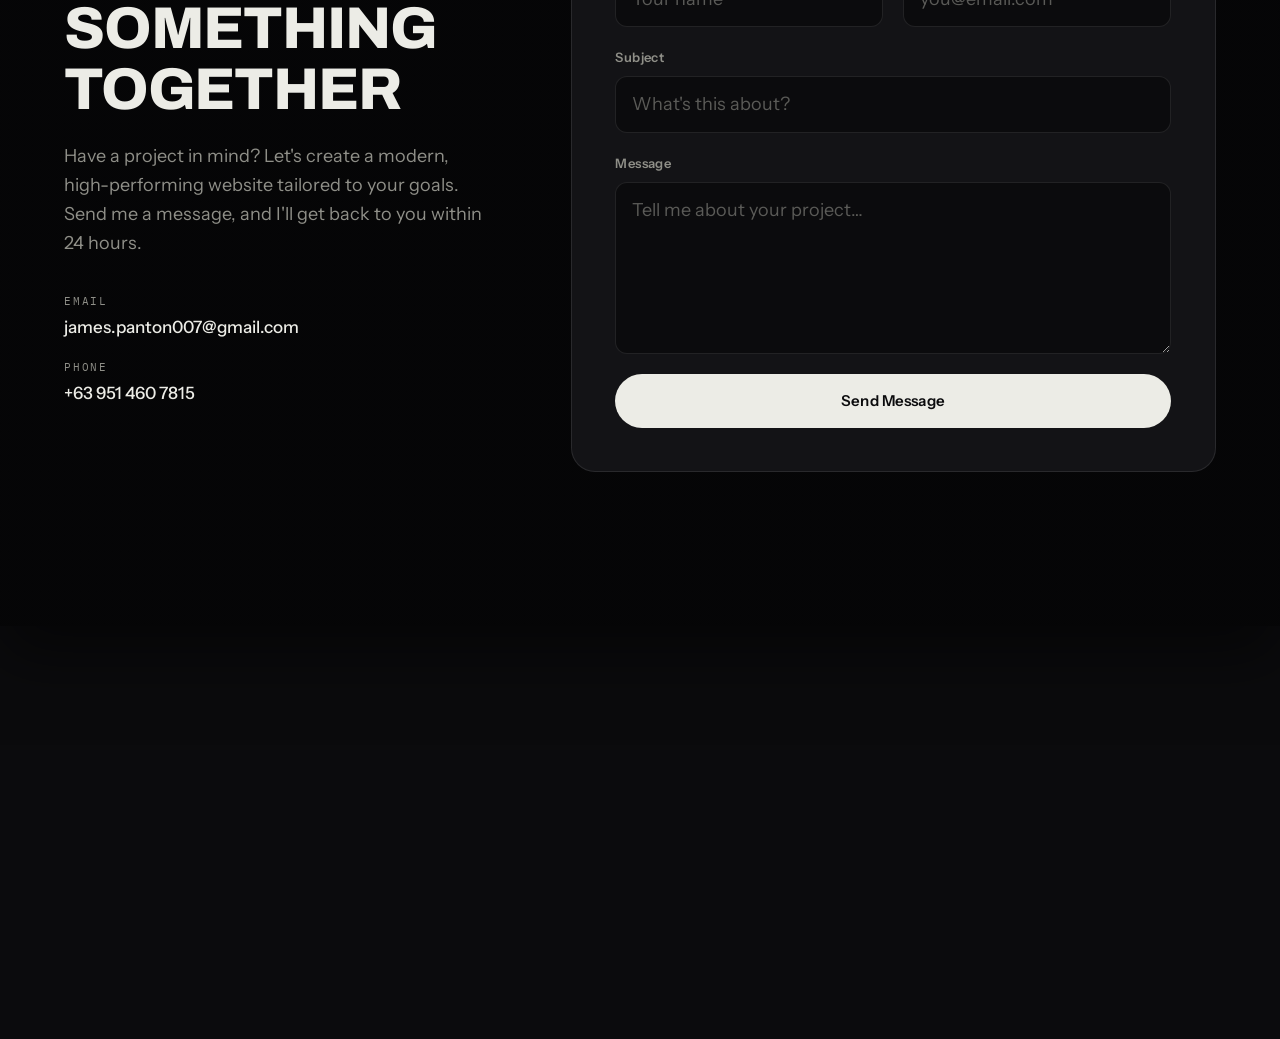
==== commit 6240ae67: "push" ====
--- a/index.html
+++ b/index.html
@@ -359,7 +359,7 @@
     <!-- ===== Middle area: large preview image in glass frame ===== -->
  <div class="pg-preview pg-reveal" style="--pg-delay: 120ms;">
   <div class="pg-preview-frame pg-preview-frame--library">
-    <a href="https://design-cache-zenko.lovable.app/" target="_blank">
+    <a href="https://design-cache-zenko.lovable.app" target="_blank">
       <img
         class="pg-preview-img"
         src="assest/updatedlibrary.png"
@@ -379,7 +379,7 @@
 
 <div class="pg-preview pg-reveal" style="--pg-delay: 120ms;">
   <div class="pg-preview-frame pg-preview-frame--duda">
-    <a href="https://jamespanton.vercel.app/" target="_blank">
+    <a href="https://jamespanton.vercel.app" target="_blank">
       <img
         class="pg-preview-img"
         src="assest/dude.png"
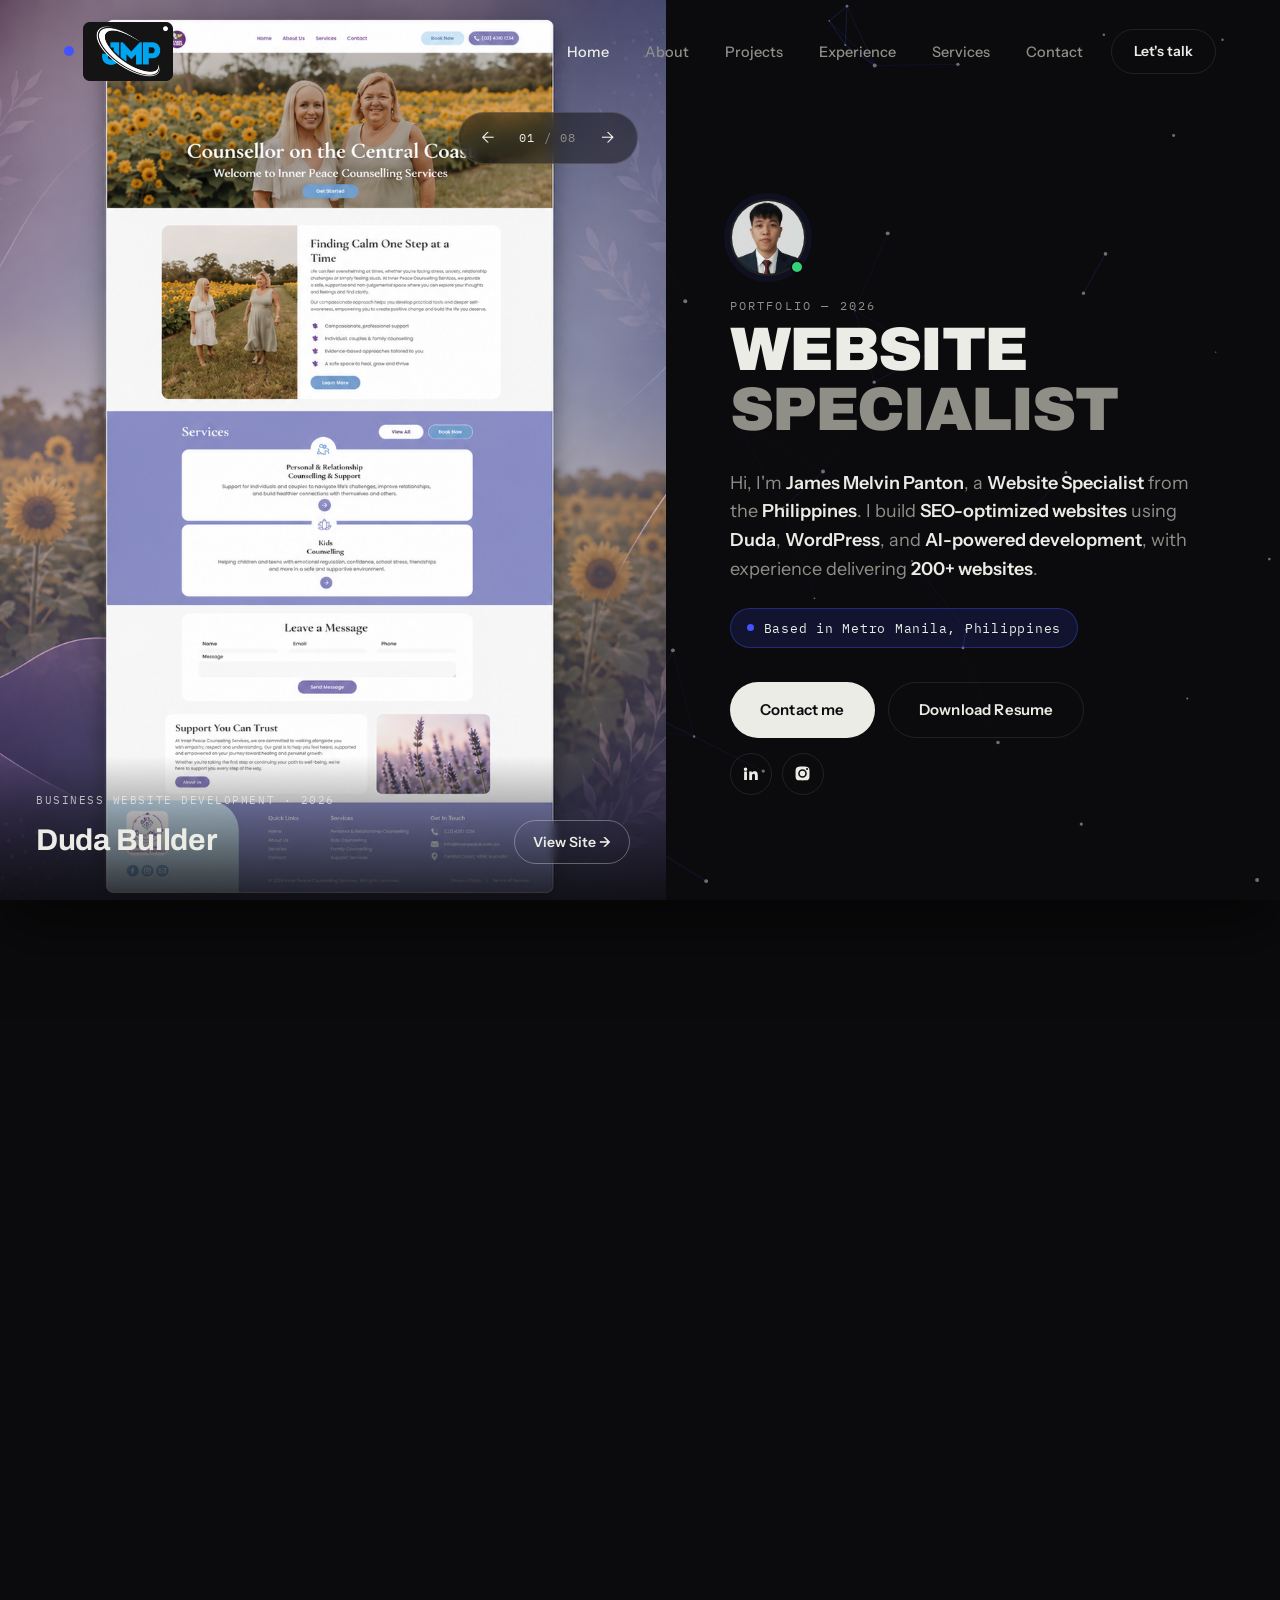
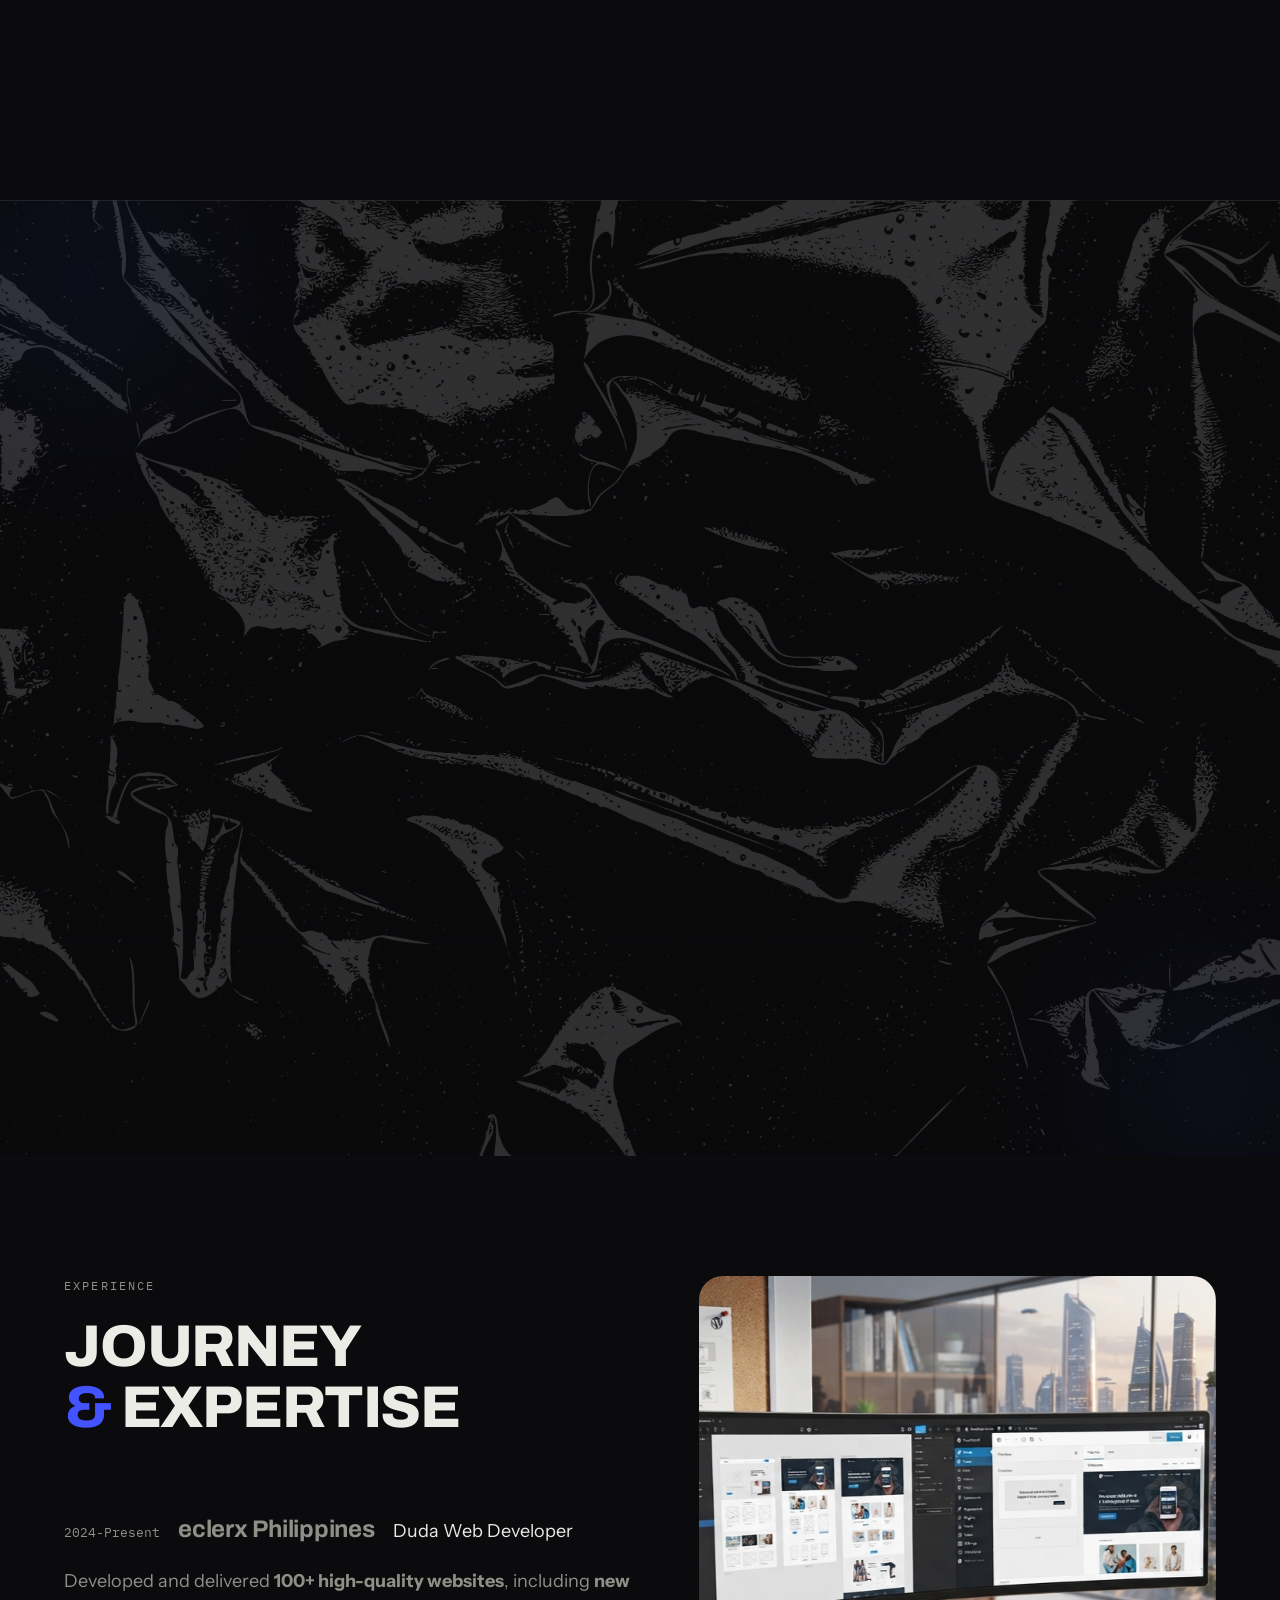
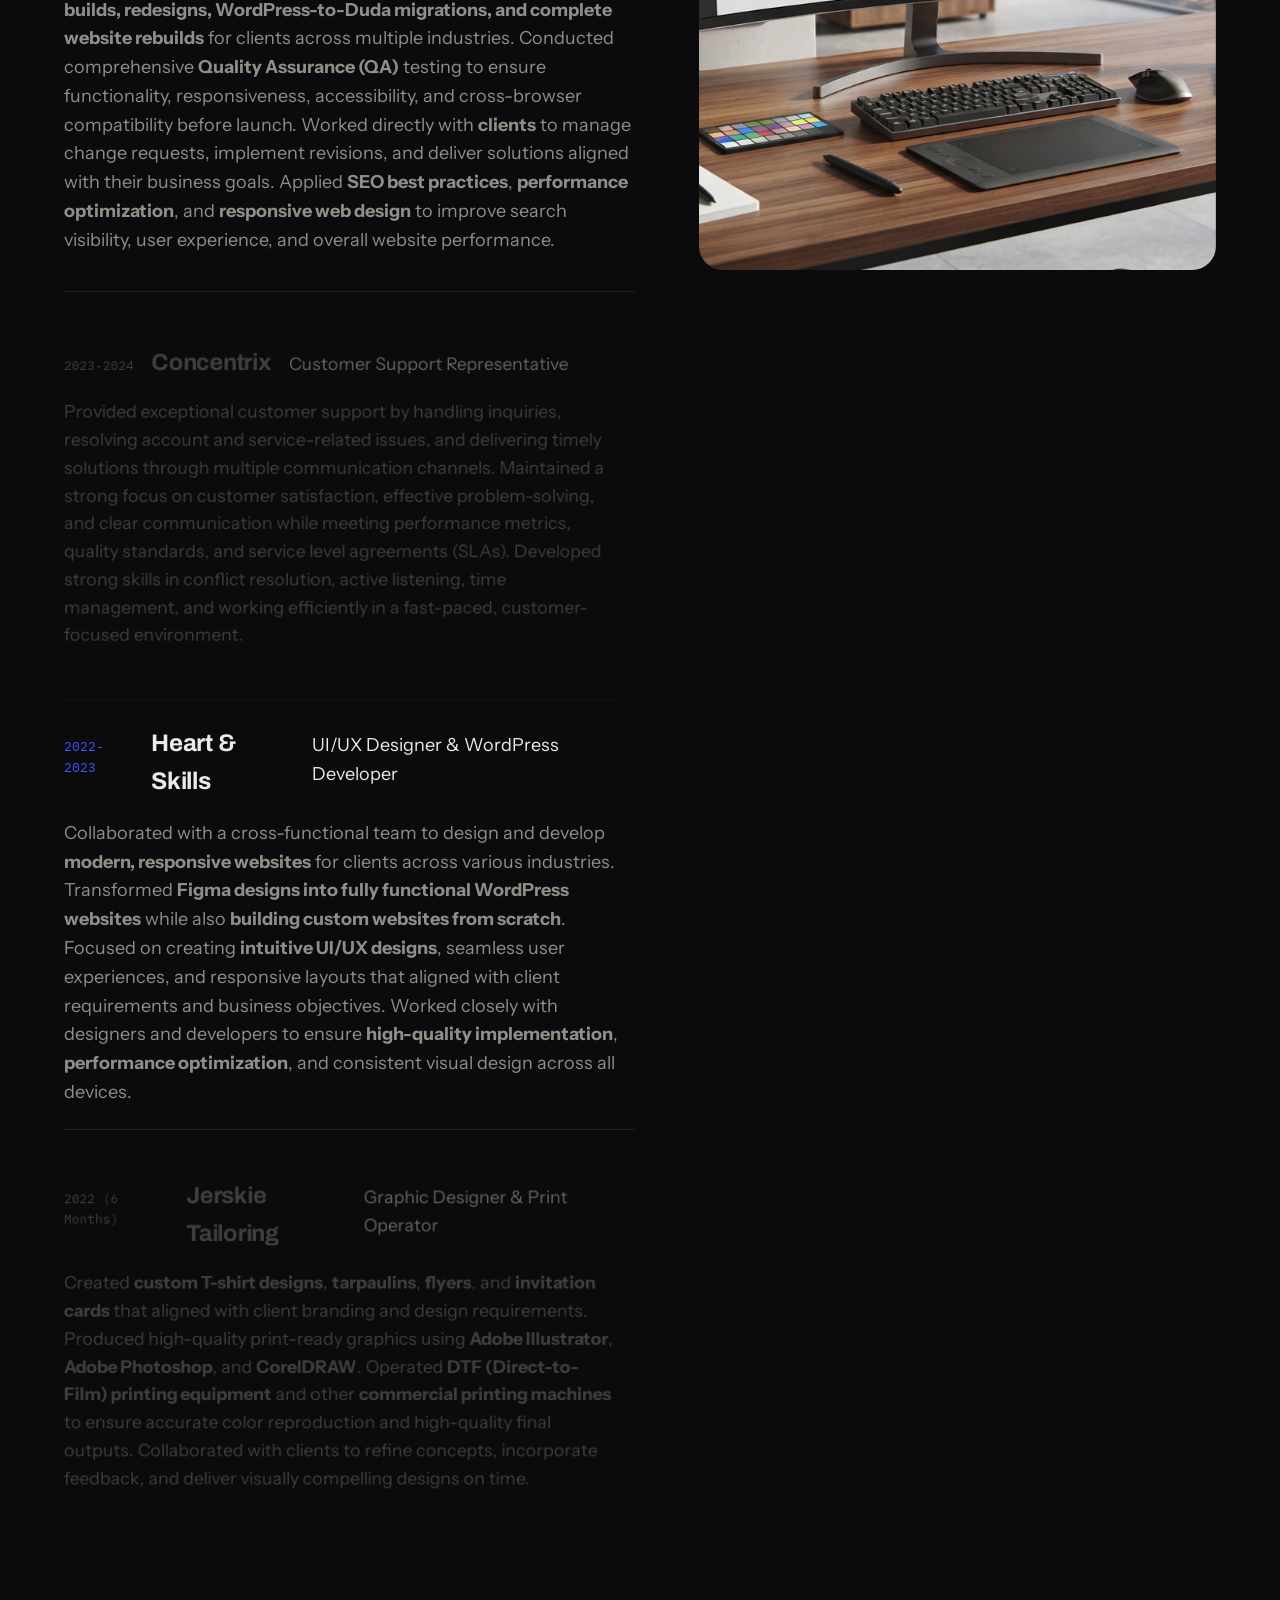
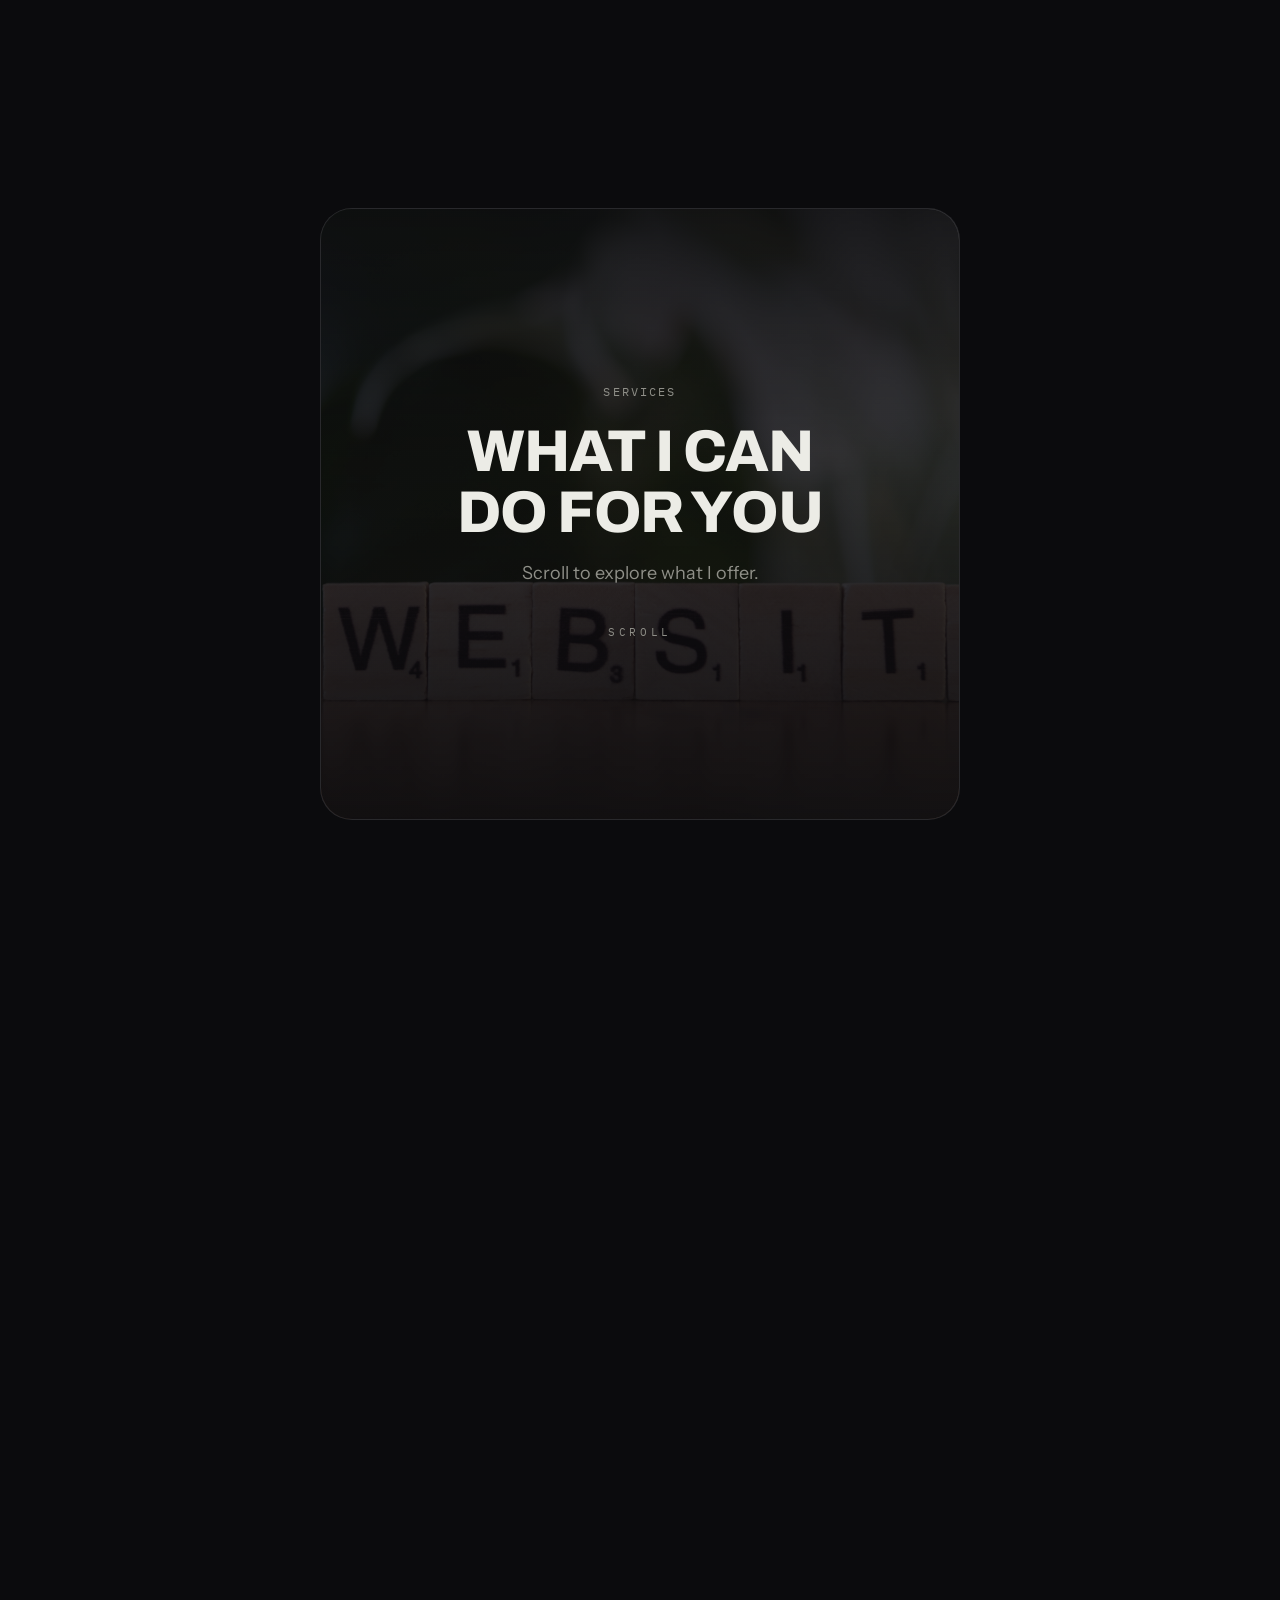
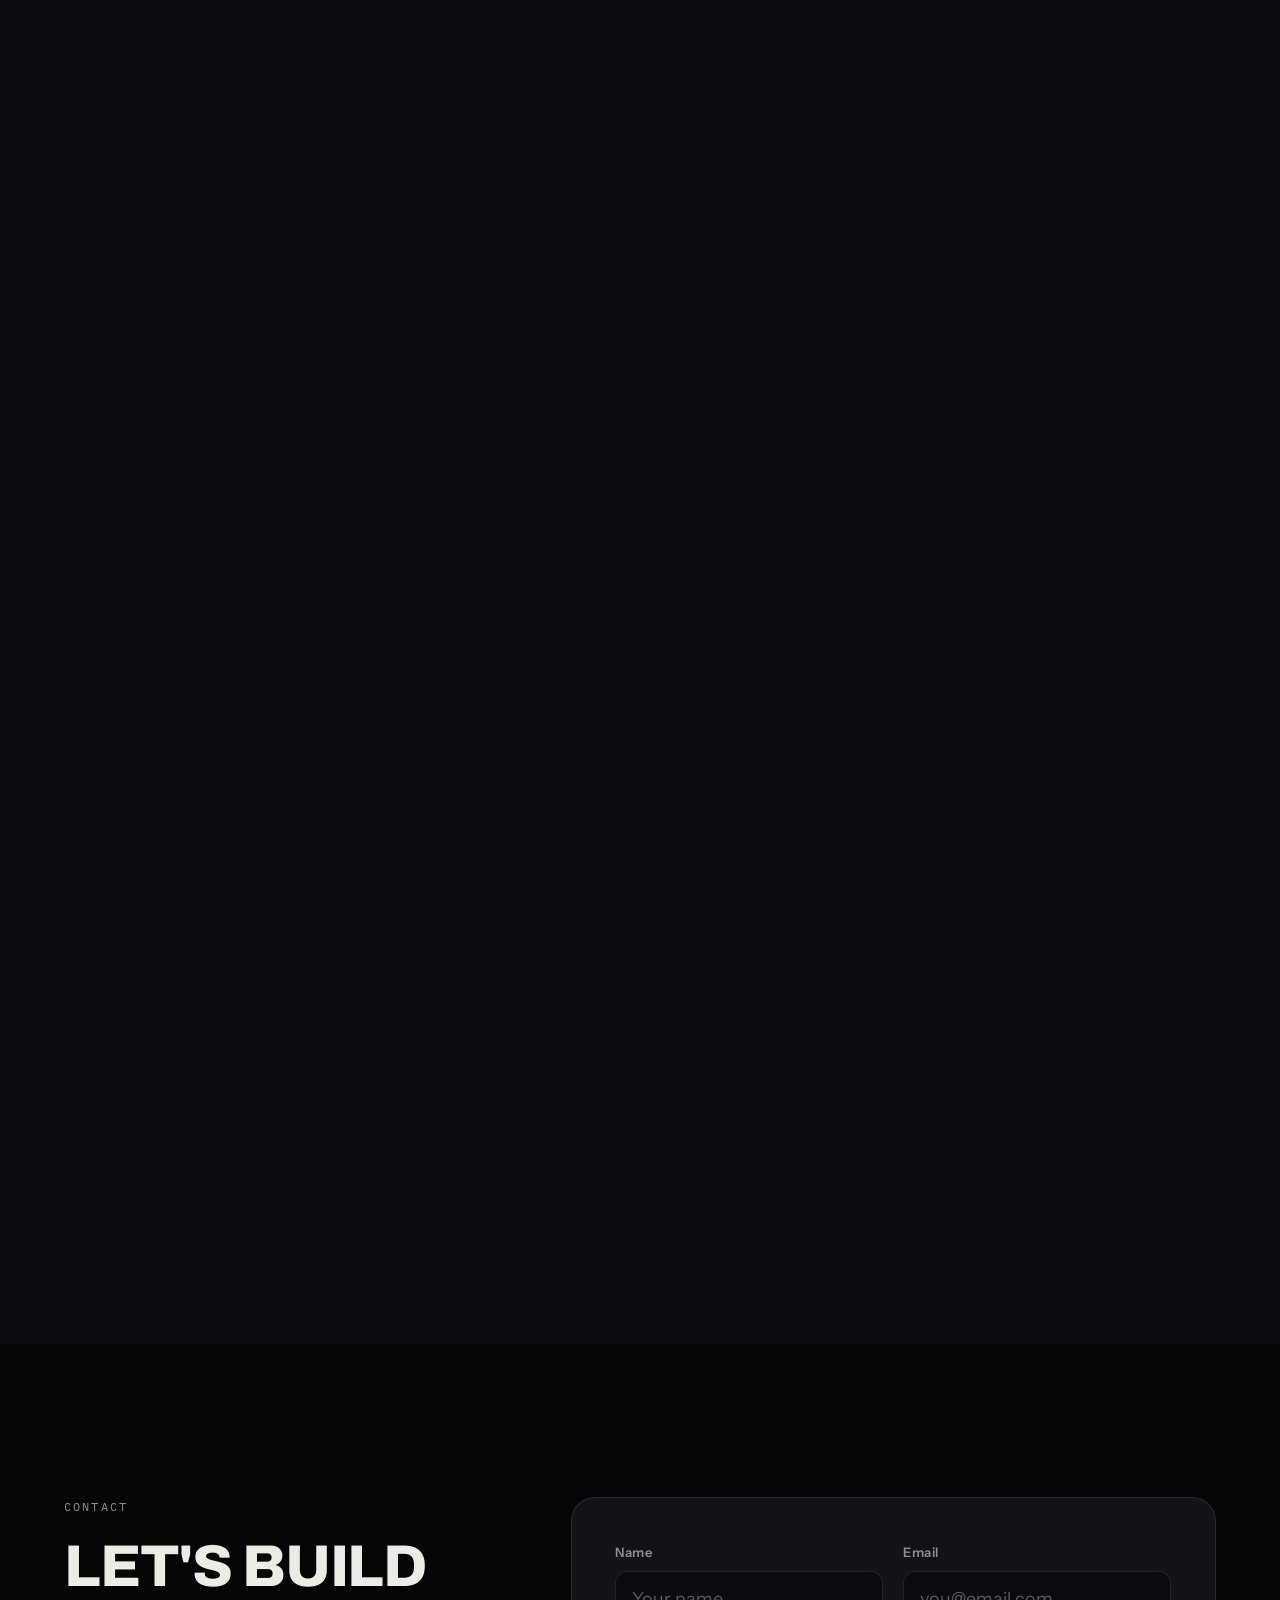
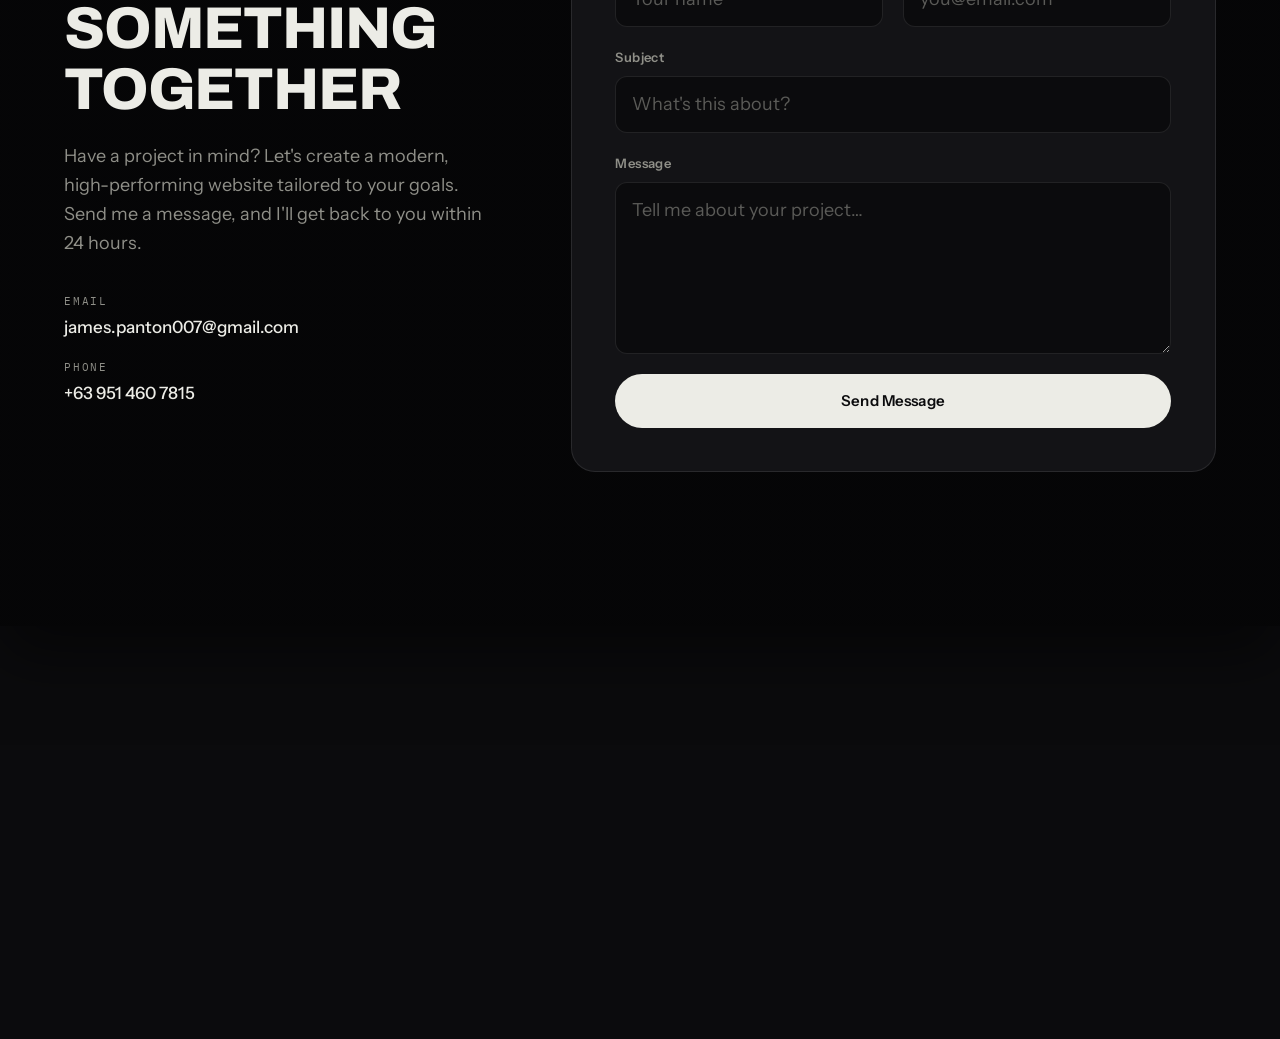
==== commit 7fcd8bbc: "pusha" ====
--- a/index.html
+++ b/index.html
@@ -277,7 +277,7 @@
           <a href="/assest/James_Panton_Resume (1) (1).pdf" class="btn btn--ghost" download>Download Resume</a>
         </div>
 
-        <ul class="socials" data-reveal aria-label="Social media">
+        <ul class="socials"  aria-label="Social media">
           <li><a href="https://www.linkedin.com/in/james-melvin-panton-6798a426b/"  target="_blank"
    rel="noopener noreferrer" aria-label="LinkedIn"><svg viewBox="0 0 24 24"><path d="M4.98 3.5a2.5 2.5 0 1 1 0 5 2.5 2.5 0 0 1 0-5ZM3 9h4v12H3V9Zm7 0h3.8v1.7h.1c.5-1 1.8-2 3.7-2 4 0 4.7 2.6 4.7 6V21h-4v-5.6c0-1.3 0-3-1.9-3s-2.2 1.4-2.2 2.9V21h-4V9Z"/></svg></a></li>
           <!-- <li><a href="#" aria-label="GitHub"><svg viewBox="0 0 24 24"><path d="M12 2a10 10 0 0 0-3.2 19.5c.5.1.7-.2.7-.5v-1.8c-2.8.6-3.4-1.2-3.4-1.2-.4-1.2-1.1-1.5-1.1-1.5-.9-.6.1-.6.1-.6 1 .1 1.6 1 1.6 1 .9 1.6 2.4 1.1 3 .9.1-.7.4-1.1.6-1.4-2.2-.3-4.6-1.1-4.6-5 0-1.1.4-2 1-2.7-.1-.2-.4-1.3.1-2.7 0 0 .8-.3 2.8 1a9.6 9.6 0 0 1 5 0c2-1.3 2.8-1 2.8-1 .5 1.4.2 2.5.1 2.7.6.7 1 1.6 1 2.7 0 3.9-2.4 4.7-4.6 5 .4.3.7.9.7 1.9V21c0 .3.2.6.7.5A10 10 0 0 0 12 2Z"/></svg></a></li> -->
